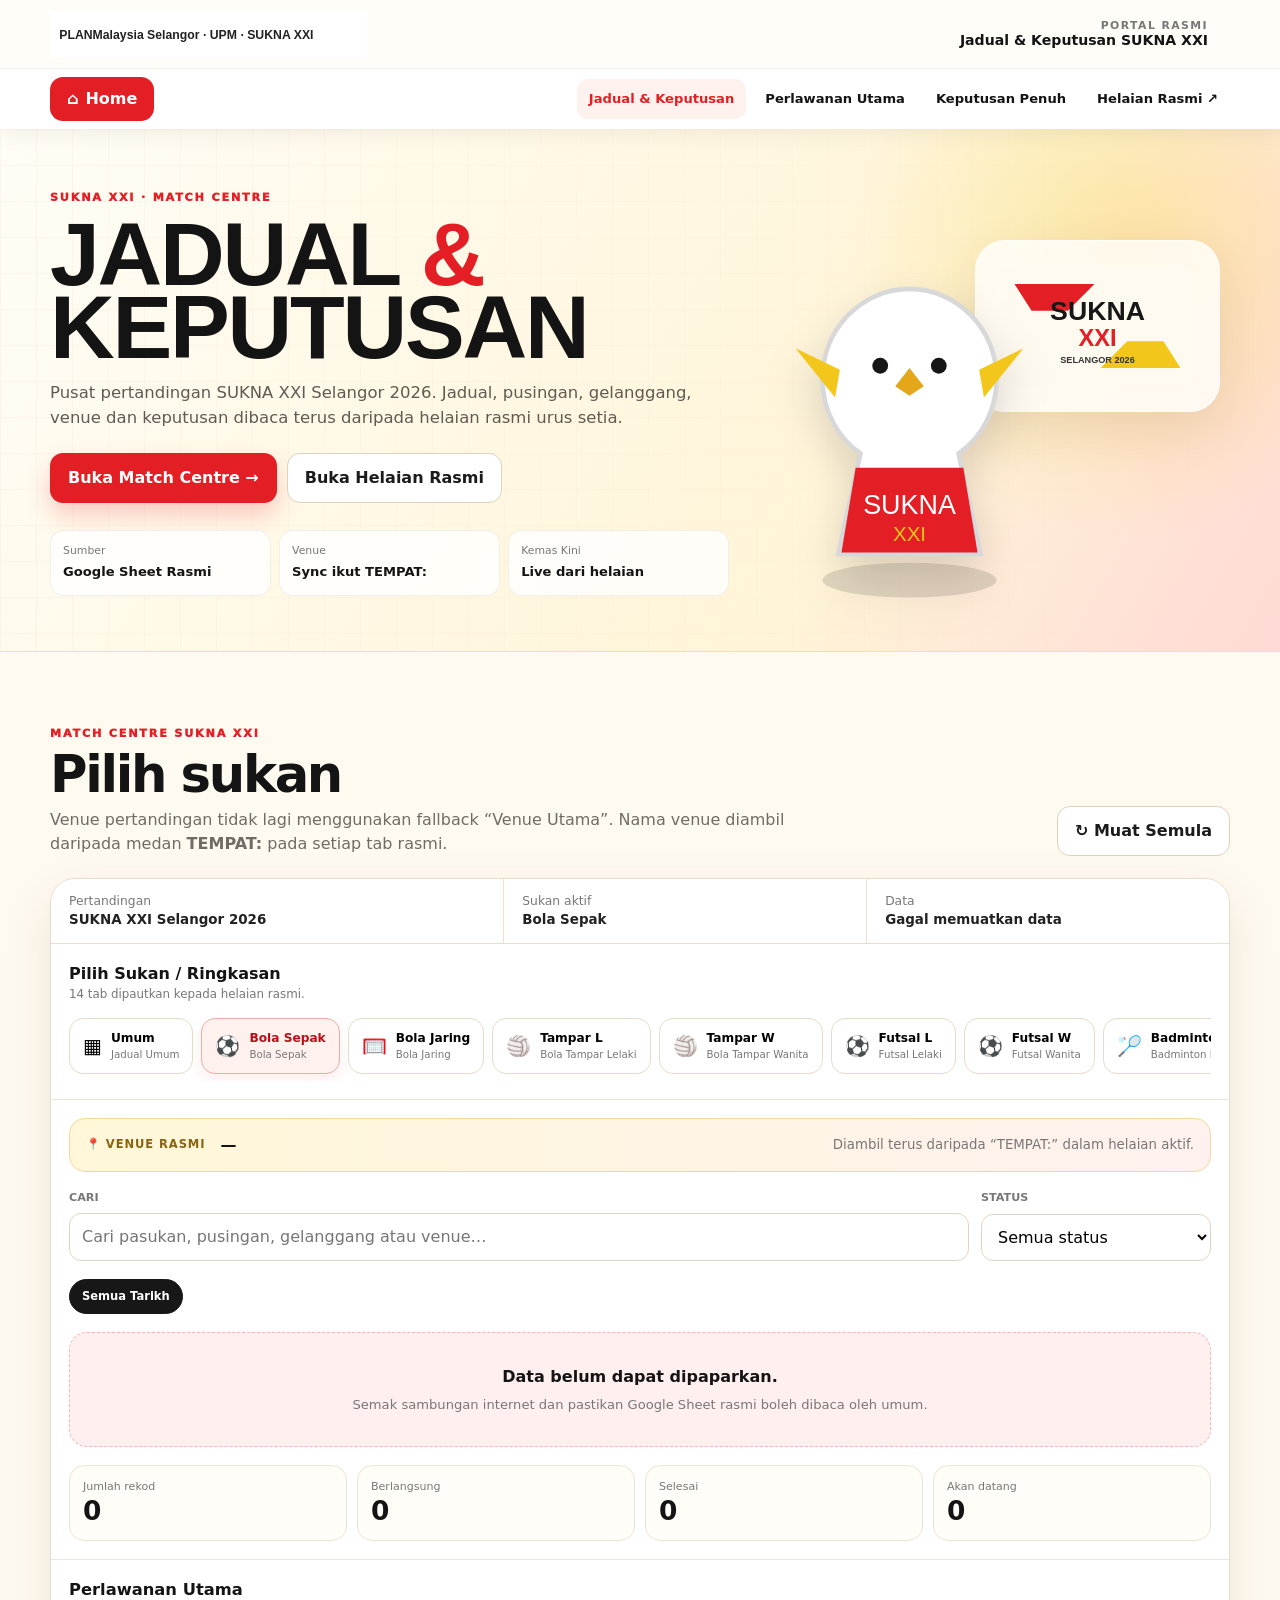
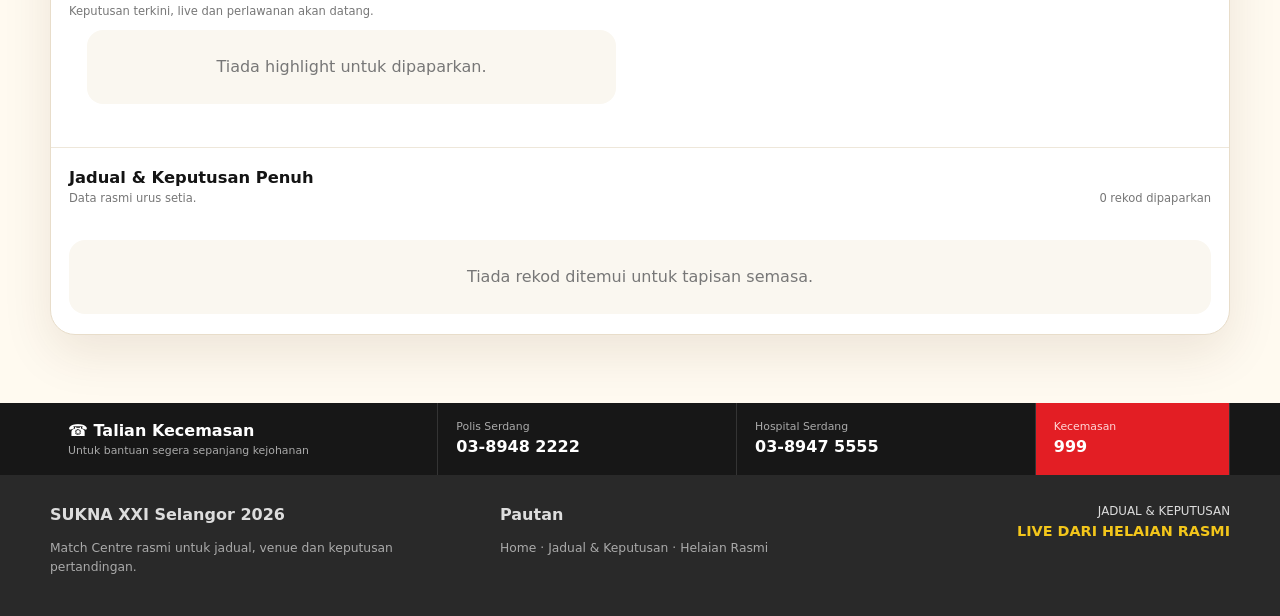
==== index.html @ ad5f2f07 "Add files via upload" ====
<!doctype html>
<html lang="ms">
<head>
  <meta charset="utf-8" />
  <meta name="viewport" content="width=device-width, initial-scale=1, viewport-fit=cover" />
  <meta name="theme-color" content="#e31e24" />
  <meta name="description" content="Match Centre rasmi Jadual & Keputusan SUKNA XXI Selangor 2026." />
  <title>Jadual & Keputusan | SUKNA XXI Selangor 2026</title>
  <link rel="manifest" href="manifest.webmanifest?v=20260915-venuefix1" />
  <link rel="icon" href="assets/sukna-mark.svg" type="image/svg+xml" />
  <link rel="stylesheet" href="css/style.css?v=20260915-venuefix1" />
</head>
<body>
  <a class="skip-link" href="#main">Langkau ke kandungan</a>

  <header class="site-header" id="top">
    <div class="brandbar">
      <div class="container brandbar-inner">
        <img
          class="partner-strip"
          src="https://sukna21.github.io/Portal-Main/assets/partners-strip.webp"
          onerror="this.onerror=null;this.src='assets/partners-fallback.svg'"
          alt="Rakan strategik SUKNA XXI" />
        <div class="brandbar-title">
          <span>PORTAL RASMI</span>
          <b>Jadual & Keputusan SUKNA XXI</b>
        </div>
        <button class="icon-btn" id="installBtn" hidden>Pasang</button>
      </div>
    </div>

    <nav class="main-nav" aria-label="Navigasi utama">
      <div class="container nav-inner">
        <a class="home-pill" href="#top">⌂ <span>Home</span></a>
        <button class="menu-btn" id="menuBtn" aria-expanded="false" aria-controls="mainNav">☰</button>
        <div class="nav-links" id="mainNav">
          <a class="active" href="#sheetBoard">Jadual &amp; Keputusan</a>
          <a href="#featuredMatchGrid">Perlawanan Utama</a>
          <a href="#resultsCardWall">Keputusan Penuh</a>
          <a href="https://docs.google.com/spreadsheets/u/0/d/1qiRF16JhUlDBV9ZvoO6YhA5JnCbjqFcs/htmlview" target="_blank" rel="noopener">Helaian Rasmi ↗</a>
        </div>
      </div>
    </nav>
  </header>

  <main id="main">
    <section class="results-hero">
      <div class="hero-grid"></div>
      <div class="container hero-layout">
        <div class="hero-copy">
          <span class="portal-label">SUKNA XXI · MATCH CENTRE</span>
          <h1>Jadual <span>&</span><br>Keputusan</h1>
          <p>Pusat pertandingan SUKNA XXI Selangor 2026. Jadual, pusingan, gelanggang, venue dan keputusan dibaca terus daripada helaian rasmi urus setia.</p>
          <div class="hero-actions">
            <a class="btn primary" href="#sheetBoard">Buka Match Centre →</a>
            <a class="btn outline" href="https://docs.google.com/spreadsheets/u/0/d/1qiRF16JhUlDBV9ZvoO6YhA5JnCbjqFcs/htmlview" target="_blank" rel="noopener">Buka Helaian Rasmi</a>
          </div>
          <div class="hero-stats">
            <article><small>Sumber</small><b>Google Sheet Rasmi</b></article>
            <article><small>Venue</small><b>Sync ikut TEMPAT:</b></article>
            <article><small>Kemas Kini</small><b>Live dari helaian</b></article>
          </div>
        </div>

        <div class="hero-art">
          <div class="logo-card">
            <img
              class="sukna-logo"
              src="https://sukna21.github.io/Portal-Main/assets/sukna-logo.webp"
              onerror="this.onerror=null;this.src='assets/sukna-mark.svg'"
              alt="Logo SUKNA XXI" />
          </div>
          <img
            class="mascot"
            src="https://sukna21.github.io/Portal-Main/assets/mascot.webp"
            onerror="this.onerror=null;this.src='assets/mascot-fallback.svg'"
            alt="Maskot SUKNA XXI" />
        </div>
      </div>
    </section>

    <section class="section" id="sheetBoard">
      <div class="container">
        <div class="section-head">
          <div>
            <span class="kicker">MATCH CENTRE SUKNA XXI</span>
            <h2>Pilih sukan</h2>
            <p>Venue pertandingan tidak lagi menggunakan fallback “Venue Utama”. Nama venue diambil daripada medan <b>TEMPAT:</b> pada setiap tab rasmi.</p>
          </div>
          <button class="btn outline" id="reloadSheetBtn" type="button">↻ Muat Semula</button>
        </div>

        <div class="board">
          <div class="board-topline">
            <div class="info-pill">Pertandingan <b>SUKNA XXI Selangor 2026</b></div>
            <div class="info-pill">Sukan aktif <b id="activeSheetName">Memuatkan…</b></div>
            <div class="info-pill">Data <b id="sheetLastUpdate">Menunggu…</b></div>
          </div>

          <div class="sheet-tabs-wrap">
            <div class="tabs-heading">
              <div><b>Pilih Sukan / Ringkasan</b><span id="sheetTabsInfo">Memuatkan tab pertandingan…</span></div>
            </div>
            <div class="sheet-tabs" id="sheetTabs"></div>
          </div>

          <div class="active-venue-banner" id="activeVenueBanner" hidden>
            <span>📍 Venue rasmi</span>
            <b id="activeVenueName">—</b>
            <small>Diambil terus daripada “TEMPAT:” dalam helaian aktif.</small>
          </div>

          <div class="filters">
            <label class="search-field">
              <span>Cari</span>
              <input type="search" id="resultsSearch" placeholder="Cari pasukan, pusingan, gelanggang atau venue…" />
            </label>
            <label>
              <span>Status</span>
              <select id="statusFilter">
                <option value="">Semua status</option>
                <option value="live">Sedang berlangsung</option>
                <option value="done">Selesai</option>
                <option value="upcoming">Akan datang</option>
              </select>
            </label>
          </div>

          <div class="date-chips" id="dateChipBar"></div>

          <div class="loading-panel" id="sheetLoadingPanel">
            <div class="spinner"></div>
            <b>Memuatkan jadual & keputusan…</b>
            <p>Membaca helaian rasmi dan menyusun data pertandingan.</p>
          </div>

          <div class="error-panel" id="sheetErrorPanel" hidden>
            <b>Data belum dapat dipaparkan.</b>
            <p>Semak sambungan internet dan pastikan Google Sheet rasmi boleh dibaca oleh umum.</p>
          </div>

          <div class="mini-stats" id="resultsMiniStats">
            <article><small>Jumlah rekod</small><b>0</b></article>
            <article><small>Berlangsung</small><b>0</b></article>
            <article><small>Selesai</small><b>0</b></article>
            <article><small>Akan datang</small><b>0</b></article>
          </div>

          <div class="block-head">
            <div><b>Perlawanan Utama</b><span>Keputusan terkini, live dan perlawanan akan datang.</span></div>
          </div>
          <div class="featured-grid" id="featuredMatchGrid"></div>

          <div class="block-head list-head">
            <div><b>Jadual & Keputusan Penuh</b><span id="sourceInfo">Data rasmi urus setia.</span></div>
            <small id="resultsCountInfo">0 rekod</small>
          </div>
          <div class="result-wall" id="resultsCardWall"></div>
          <div class="empty-state" id="resultsEmptyState" hidden>Tiada rekod ditemui untuk tapisan semasa.</div>
        </div>
      </div>
    </section>
  </main>

  <footer>
    <div class="emergency">
      <div class="container emergency-inner">
        <div><b>☎ Talian Kecemasan</b><small>Untuk bantuan segera sepanjang kejohanan</small></div>
        <a href="tel:03-89482222"><span>Polis Serdang</span><b>03-8948 2222</b></a>
        <a href="tel:03-89475555"><span>Hospital Serdang</span><b>03-8947 5555</b></a>
        <a class="call-999" href="tel:999"><span>Kecemasan</span><b>999</b></a>
      </div>
    </div>
    <div class="footer-main">
      <div class="container footer-grid">
        <div><b>SUKNA XXI Selangor 2026</b><p>Match Centre rasmi untuk jadual, venue dan keputusan pertandingan.</p></div>
        <div><b>Pautan</b><p><a href="#top">Home</a> · <a href="#sheetBoard">Jadual &amp; Keputusan</a> · <a href="https://docs.google.com/spreadsheets/u/0/d/1qiRF16JhUlDBV9ZvoO6YhA5JnCbjqFcs/htmlview" target="_blank" rel="noopener">Helaian Rasmi</a></p></div>
        <div class="footer-tag">JADUAL & KEPUTUSAN<br><b>LIVE DARI HELAIAN RASMI</b></div>
      </div>
    </div>
  </footer>

  <script src="js/config.js?v=20260915-venuefix1"></script>
  <script src="js/results.js?v=20260915-venuefix1"></script>
</body>
</html>
---- css/style.css ----
:root{
  --red:#e31e24;--red-dark:#b70e18;--yellow:#f3c61b;--ink:#141414;--muted:#6f6b65;
  --paper:#fffaf0;--card:#fff;--line:#eadfca;--soft:#f7f2e8;--green:#16794a;--blue:#1557a3;
  --shadow:0 18px 50px rgba(75,42,0,.10);--shadow-soft:0 8px 28px rgba(75,42,0,.07);
}
*{box-sizing:border-box} html{scroll-behavior:smooth}
body{margin:0;font-family:Inter,ui-sans-serif,system-ui,-apple-system,BlinkMacSystemFont,"Segoe UI",sans-serif;color:var(--ink);background:var(--paper);line-height:1.5}
a{color:inherit;text-decoration:none} img{display:block;max-width:100%} button,input,select{font:inherit}
.container{width:min(1180px,calc(100% - 36px));margin-inline:auto}
.skip-link{position:absolute;left:-9999px;background:#000;color:#fff;padding:10px 14px;z-index:999}.skip-link:focus{left:10px;top:10px}

.site-header{position:sticky;top:0;z-index:60;background:rgba(255,253,247,.94);backdrop-filter:blur(18px);box-shadow:0 5px 22px rgba(0,0,0,.06)}
.brandbar{border-bottom:1px solid rgba(0,0,0,.05)}
.brandbar-inner{min-height:68px;display:grid;grid-template-columns:1fr auto auto;align-items:center;gap:22px}
.partner-strip{height:46px;width:auto;object-fit:contain}.brandbar-title{text-align:right;display:grid;line-height:1.16}.brandbar-title span{font-size:.68rem;letter-spacing:.13em;color:#777;font-weight:900}.brandbar-title b{font-size:.88rem}.icon-btn{border:1px solid var(--line);background:#fff;border-radius:999px;padding:9px 12px;font-weight:850;cursor:pointer}
.main-nav{background:#fff}.nav-inner{min-height:60px;display:flex;align-items:center;gap:16px}.home-pill{background:var(--red);color:#fff;border-radius:13px;padding:10px 17px;font-weight:900;display:flex;gap:7px;align-items:center}.nav-links{display:flex;gap:7px;align-items:center;flex:1;justify-content:flex-end}.nav-links a{font-size:.82rem;font-weight:850;padding:10px 12px;border-radius:11px}.nav-links a:hover,.nav-links a.active{background:#fff1ee;color:var(--red)}.menu-btn{display:none;margin-left:auto;border:0;background:#fff;font-size:1.5rem}

.results-hero{position:relative;overflow:hidden;background:linear-gradient(120deg,#fffdf6 0,#fff4d7 68%,#ffd9d6 100%);border-bottom:1px solid #f1dfbc}
.results-hero:before{content:"";position:absolute;right:-160px;top:-180px;width:620px;height:620px;border-radius:50%;background:radial-gradient(circle,var(--yellow),transparent 64%);opacity:.27}
.hero-grid{position:absolute;inset:0;background-image:linear-gradient(rgba(227,30,36,.035) 1px,transparent 1px),linear-gradient(90deg,rgba(227,30,36,.035) 1px,transparent 1px);background-size:36px 36px;mask-image:linear-gradient(90deg,#000,transparent)}
.hero-layout{position:relative;z-index:2;min-height:455px;display:grid;grid-template-columns:1.2fr .8fr;align-items:center;gap:48px;padding:55px 0}
.portal-label,.kicker{font-size:.7rem;letter-spacing:.16em;text-transform:uppercase;font-weight:950;color:var(--red)}
.hero-copy h1{margin:10px 0 16px;font-family:Impact,"Arial Black",sans-serif;font-size:clamp(4rem,7vw,7rem);line-height:.82;letter-spacing:-.025em;text-transform:uppercase}.hero-copy h1 span{color:var(--red)}.hero-copy p{max-width:690px;color:#5f5a53;font-size:1.03rem}
.hero-actions{display:flex;gap:10px;flex-wrap:wrap;margin-top:22px}.btn{border:1px solid transparent;border-radius:13px;padding:12px 17px;display:inline-flex;align-items:center;justify-content:center;gap:8px;font-weight:900;cursor:pointer;transition:.2s}.btn:hover{transform:translateY(-2px)}.btn.primary{background:var(--red);color:#fff;box-shadow:0 12px 25px rgba(227,30,36,.22)}.btn.outline{background:#fff;border-color:#ddd2bc;color:#1b1b1b}.btn.outline:hover{border-color:var(--red);color:var(--red)}
.hero-stats{display:grid;grid-template-columns:repeat(3,1fr);gap:8px;margin-top:27px}.hero-stats article{background:rgba(255,255,255,.8);border:1px solid rgba(0,0,0,.06);border-radius:14px;padding:12px}.hero-stats small{display:block;color:#777;font-size:.68rem}.hero-stats b{font-size:.82rem}
.hero-art{position:relative;min-height:340px}.logo-card{position:absolute;right:10px;top:20px;width:245px;padding:24px;background:rgba(255,255,255,.78);backdrop-filter:blur(12px);border:1px solid rgba(255,255,255,.8);border-radius:30px;box-shadow:var(--shadow)}.sukna-logo{width:100%;max-height:170px;object-fit:contain}.mascot{position:absolute;left:-10px;bottom:-55px;width:285px;max-height:380px;object-fit:contain;filter:drop-shadow(0 18px 22px rgba(0,0,0,.14))}

.section{padding:68px 0}.section-head{display:flex;align-items:end;justify-content:space-between;gap:20px;margin-bottom:22px}.section-head h2{font-size:clamp(2.1rem,4vw,3.45rem);line-height:.95;letter-spacing:-.045em;margin:6px 0 9px}.section-head p{margin:0;color:var(--muted);max-width:760px}
.board{background:#fff;border:1px solid #e8ddca;border-radius:25px;box-shadow:var(--shadow);overflow:hidden}
.board-topline{display:grid;grid-template-columns:1.25fr 1fr 1fr;gap:1px;background:#eee3d0;border-bottom:1px solid #eadfca}.info-pill{background:#fff;padding:13px 18px;font-size:.77rem;color:#777;display:grid}.info-pill b{color:#222;font-size:.84rem}
.sheet-tabs-wrap{padding:18px;border-bottom:1px solid #eee6d7}.tabs-heading{display:flex;justify-content:space-between;margin-bottom:12px}.tabs-heading div{display:grid}.tabs-heading span{font-size:.74rem;color:#777}
.sheet-tabs{display:flex;gap:8px;overflow:auto;padding:2px 0 7px;scrollbar-width:thin}.sheet-tab{flex:0 0 auto;border:1px solid #e7dcc8;background:#fff;border-radius:14px;padding:10px 13px;cursor:pointer;display:flex;align-items:center;gap:9px;text-align:left}.sheet-tab:hover{border-color:#efaba7}.sheet-tab.active{background:#fff1ee;border-color:#efaaa5;color:#b91018;box-shadow:0 7px 17px rgba(227,30,36,.08)}.sheet-tab .icon{font-size:1.25rem}.sheet-tab span:last-child{display:grid}.sheet-tab b{font-size:.76rem}.sheet-tab small{font-size:.64rem;color:#777}
.active-venue-banner{margin:18px 18px 0;padding:14px 16px;border-radius:16px;background:linear-gradient(90deg,#fff7d8,#fff1ee);border:1px solid #f1d99b;display:grid;grid-template-columns:auto 1fr auto;gap:10px 15px;align-items:center}.active-venue-banner>span{font-size:.72rem;text-transform:uppercase;letter-spacing:.08em;font-weight:900;color:#8a6310}.active-venue-banner b{font-size:1rem}.active-venue-banner small{color:#777;text-align:right}
.filters{display:grid;grid-template-columns:1fr 230px;gap:12px;padding:18px}.filters label{display:grid;gap:6px}.filters label>span{font-size:.7rem;font-weight:850;text-transform:uppercase;color:#777}.filters input,.filters select{width:100%;border:1px solid #dfd5c4;background:#fff;border-radius:12px;padding:11px 12px;outline:none}.filters input:focus,.filters select:focus{border-color:var(--red);box-shadow:0 0 0 3px rgba(227,30,36,.08)}
.date-chips{display:flex;gap:7px;overflow:auto;padding:0 18px 18px}.date-chip{border:1px solid #dfd4c2;background:#fff;border-radius:999px;padding:8px 12px;font-weight:800;font-size:.72rem;cursor:pointer;white-space:nowrap}.date-chip.active{background:#171717;color:#fff;border-color:#171717}
.loading-panel,.error-panel{margin:0 18px 18px;padding:32px;text-align:center;border-radius:18px;background:#faf7f0;border:1px dashed #dfd3bd}.loading-panel p,.error-panel p{margin:6px 0 0;color:#777;font-size:.82rem}.spinner{width:28px;height:28px;border:3px solid #eee;border-top-color:var(--red);border-radius:50%;animation:spin .8s linear infinite;margin:0 auto 10px}@keyframes spin{to{transform:rotate(360deg)}}.error-panel{background:#fff0ef;border-color:#f0b8b4}
.mini-stats{display:grid;grid-template-columns:repeat(4,1fr);gap:10px;padding:0 18px 18px}.mini-stats article{border:1px solid #eee4d3;border-radius:15px;padding:13px;background:#fffdf8}.mini-stats small{display:block;color:#777;font-size:.69rem}.mini-stats b{font-size:1.65rem;line-height:1.1}
.block-head{display:flex;justify-content:space-between;align-items:end;padding:18px 18px 10px;border-top:1px solid #eee7da}.block-head div{display:grid}.block-head b{font-size:1.02rem}.block-head span,.block-head small{color:#777;font-size:.72rem}.list-head{margin-top:5px}
.featured-grid{display:grid;grid-template-columns:repeat(2,1fr);gap:12px;padding:0 18px 18px}.featured-card,.result-card{border:1px solid #e8dece;background:#fff;border-radius:18px;overflow:hidden;box-shadow:0 8px 24px rgba(75,42,0,.04)}.featured-card{padding:16px}.card-topline{display:flex;align-items:center;justify-content:space-between;gap:10px}.card-topline small{font-size:.68rem;color:#777}.status{display:inline-flex;border-radius:999px;padding:5px 9px;font-size:.64rem;font-weight:900}.status.upcoming{background:#fff3cf;color:#745800}.status.live{background:#e9f8ef;color:var(--green)}.status.done{background:#edf2f8;color:#486079}
.featured-card h3,.result-card h3{margin:12px 0 10px;font-size:1.04rem}.versus{display:grid;grid-template-columns:1fr auto 1fr;align-items:center;gap:10px;padding:13px;background:#faf7f1;border-radius:14px;text-align:center}.versus b{font-size:.85rem}.score{background:#171717;color:#fff;border-radius:10px;padding:8px 11px;font-weight:950;min-width:55px}
.match-meta{display:flex;justify-content:space-between;gap:10px;margin-top:11px;color:#666;font-size:.71rem;flex-wrap:wrap}.venue-link{display:flex;align-items:center;gap:6px;margin-top:9px;font-size:.76rem;font-weight:850;color:var(--red)}.court-line{font-size:.69rem;color:#777;margin-top:5px}
.result-wall{display:grid;grid-template-columns:repeat(2,1fr);gap:12px;padding:0 18px 22px}.result-head{display:flex;justify-content:space-between;gap:10px;padding:15px 15px 0}.result-head small{color:#777;font-size:.65rem}.result-main{padding:0 15px}.result-info{padding:12px 15px 15px;border-top:1px solid #eee7dc;display:grid;gap:7px;font-size:.74rem}.result-info a{color:var(--red);font-weight:850}.stage-pill{display:inline-flex;background:#f6f1e7;border-radius:999px;padding:5px 8px;font-size:.64rem;font-weight:850;margin-bottom:9px}.empty-state{margin:0 18px 20px;padding:25px;text-align:center;background:#faf7f0;border-radius:16px;color:#777}

.emergency{background:#171717;color:#fff}.emergency-inner{display:grid;grid-template-columns:1.3fr 1fr 1fr .65fr;align-items:center}.emergency-inner>div,.emergency-inner>a{padding:16px 18px;border-right:1px solid #343434;display:grid}.emergency-inner small,.emergency-inner span{font-size:.68rem;color:#aaa}.call-999{background:var(--red)}.call-999 span{color:#ffd7d7}.footer-main{background:#292929;color:#ddd}.footer-grid{display:grid;grid-template-columns:1.2fr 1fr 1fr;gap:30px;padding:28px 0}.footer-grid p{color:#aaa;font-size:.77rem}.footer-tag{text-align:right;font-size:.74rem}.footer-tag b{color:var(--yellow);font-size:.9rem}

@media(max-width:900px){
  .brandbar-inner{grid-template-columns:1fr auto}.partner-strip{height:38px}.brandbar-title{display:none}
  .menu-btn{display:block}.nav-links{display:none;position:absolute;left:18px;right:18px;top:124px;background:#fff;padding:10px;border:1px solid #eadfca;border-radius:16px;box-shadow:var(--shadow);flex-direction:column;align-items:stretch}.nav-links.open{display:flex}.nav-links a{padding:11px 13px}
  .hero-layout{grid-template-columns:1fr;padding-bottom:20px}.hero-art{min-height:290px}.logo-card{right:0;width:220px}.mascot{width:230px;left:8%}.hero-stats{grid-template-columns:1fr}
  .section-head{align-items:start;flex-direction:column}.board-topline{grid-template-columns:1fr}.active-venue-banner{grid-template-columns:1fr}.active-venue-banner small{text-align:left}.filters{grid-template-columns:1fr}.featured-grid,.result-wall{grid-template-columns:1fr}.mini-stats{grid-template-columns:repeat(2,1fr)}
  .emergency-inner{grid-template-columns:1fr 1fr}.footer-grid{grid-template-columns:1fr}.footer-tag{text-align:left}
}
@media(max-width:560px){
  .container{width:min(100% - 24px,1180px)}.partner-strip{max-width:190px;height:34px}.home-pill span{display:none}
  .hero-layout{min-height:auto;padding-top:38px}.hero-copy h1{font-size:4rem}.hero-art{min-height:250px}.logo-card{width:180px;padding:18px}.mascot{width:190px}
  .hero-actions{display:grid}.mini-stats{grid-template-columns:1fr 1fr}.featured-grid,.result-wall{padding-left:12px;padding-right:12px}.board{border-radius:18px}.sheet-tabs-wrap,.filters{padding-left:12px;padding-right:12px}.active-venue-banner{margin-left:12px;margin-right:12px}
  .emergency-inner{grid-template-columns:1fr}.emergency-inner>div,.emergency-inner>a{border-right:0;border-bottom:1px solid #343434}
}
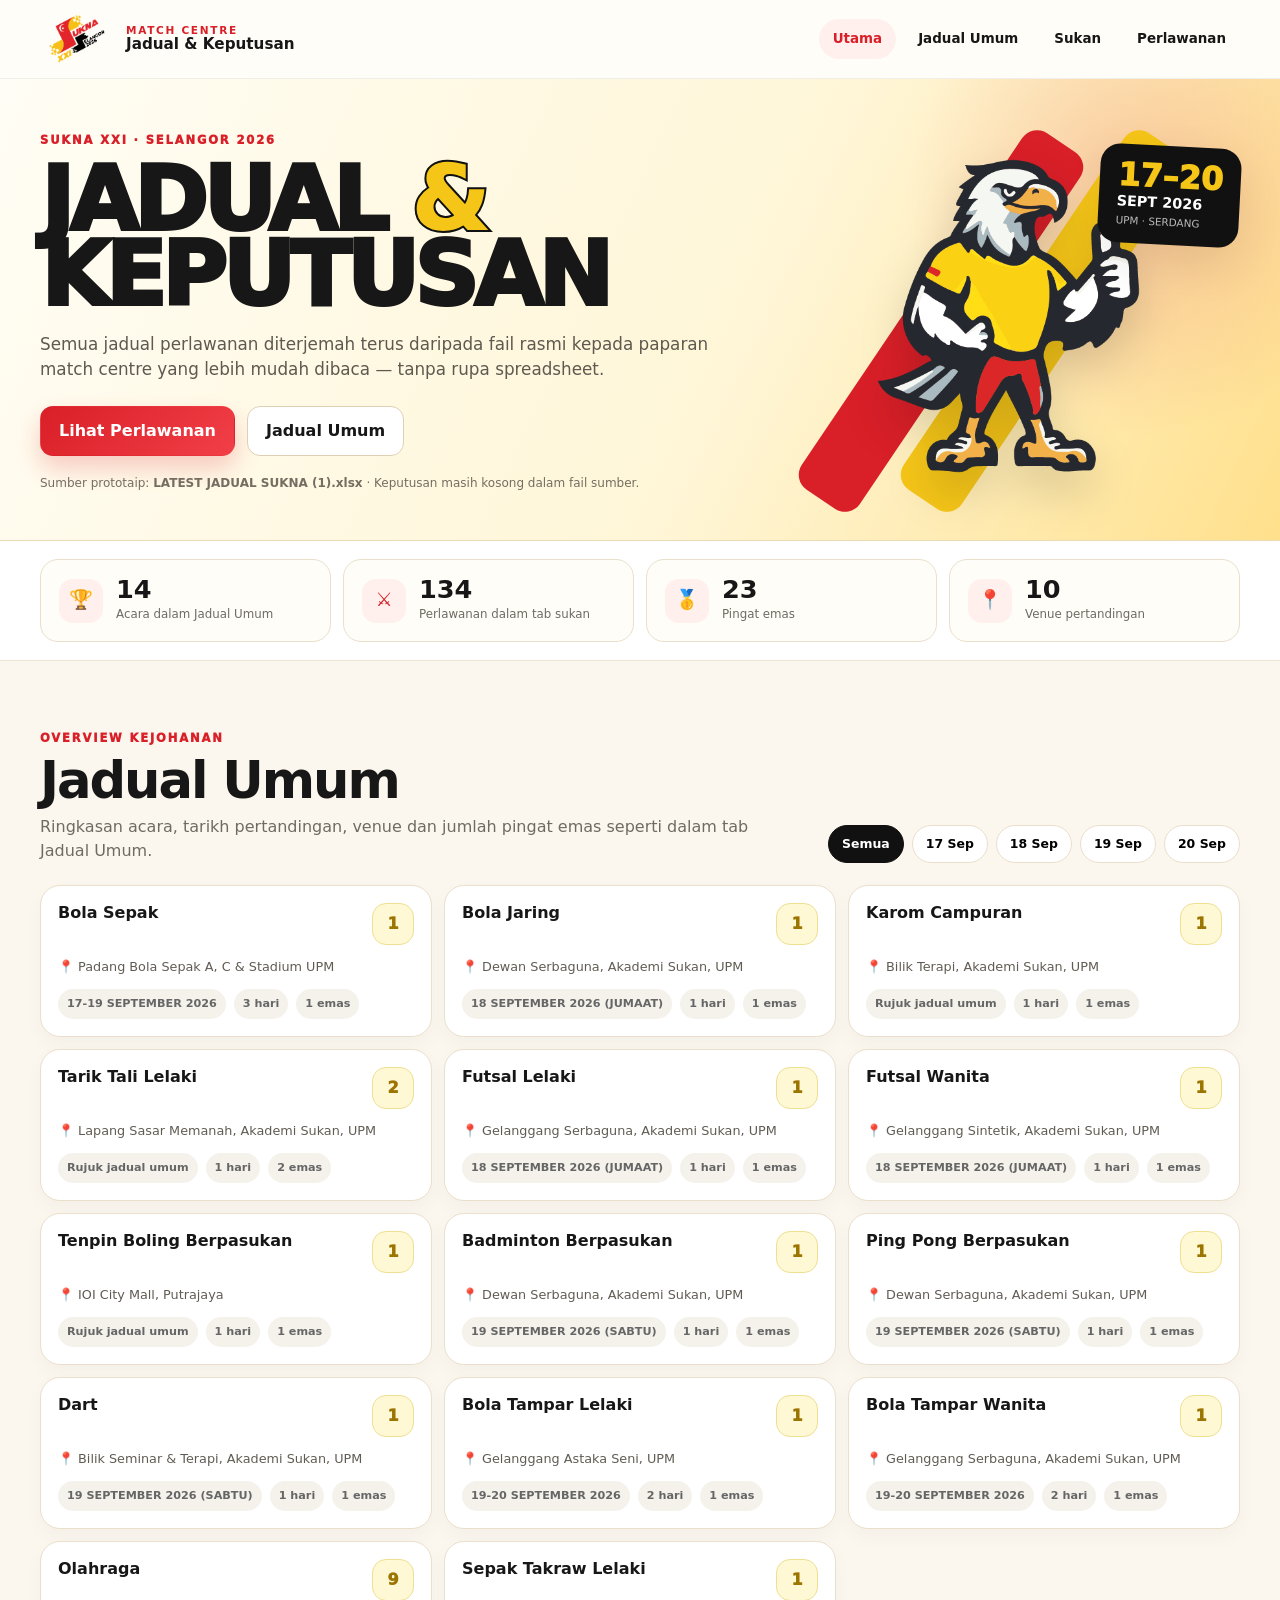
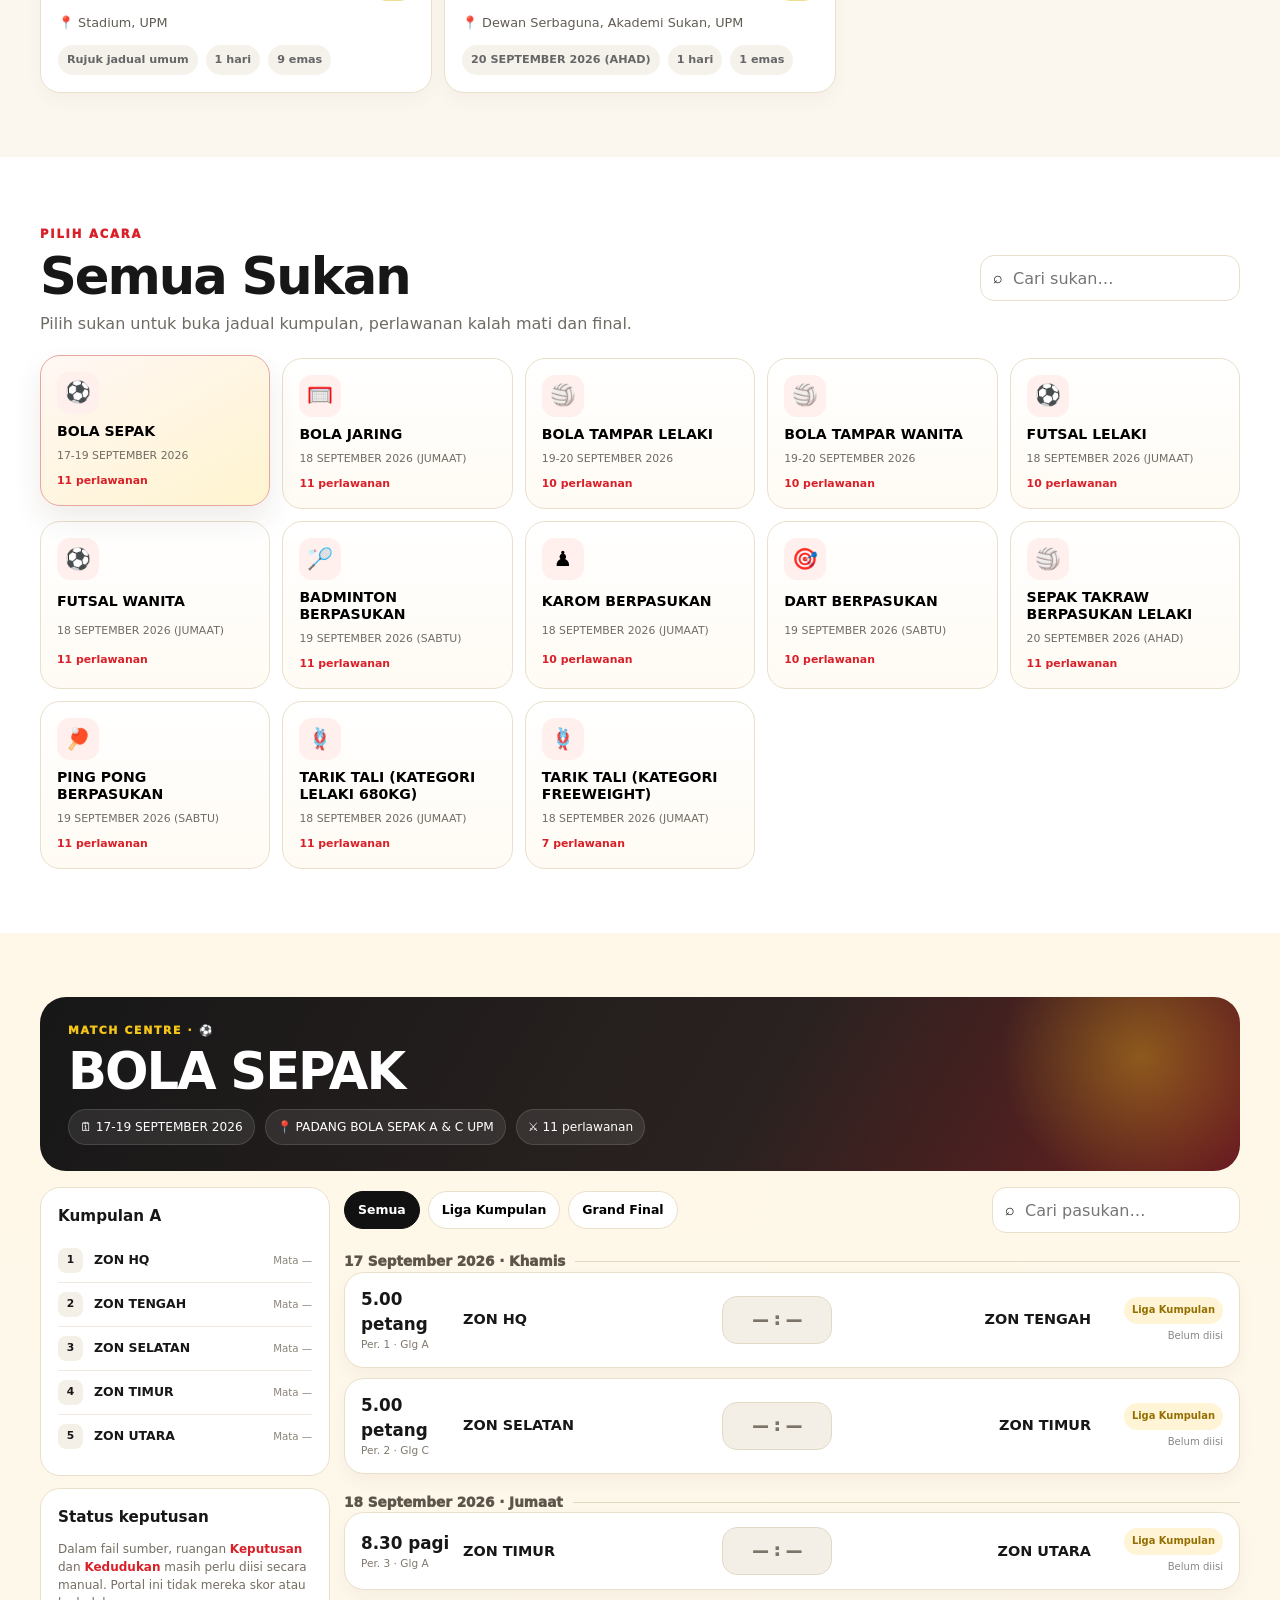
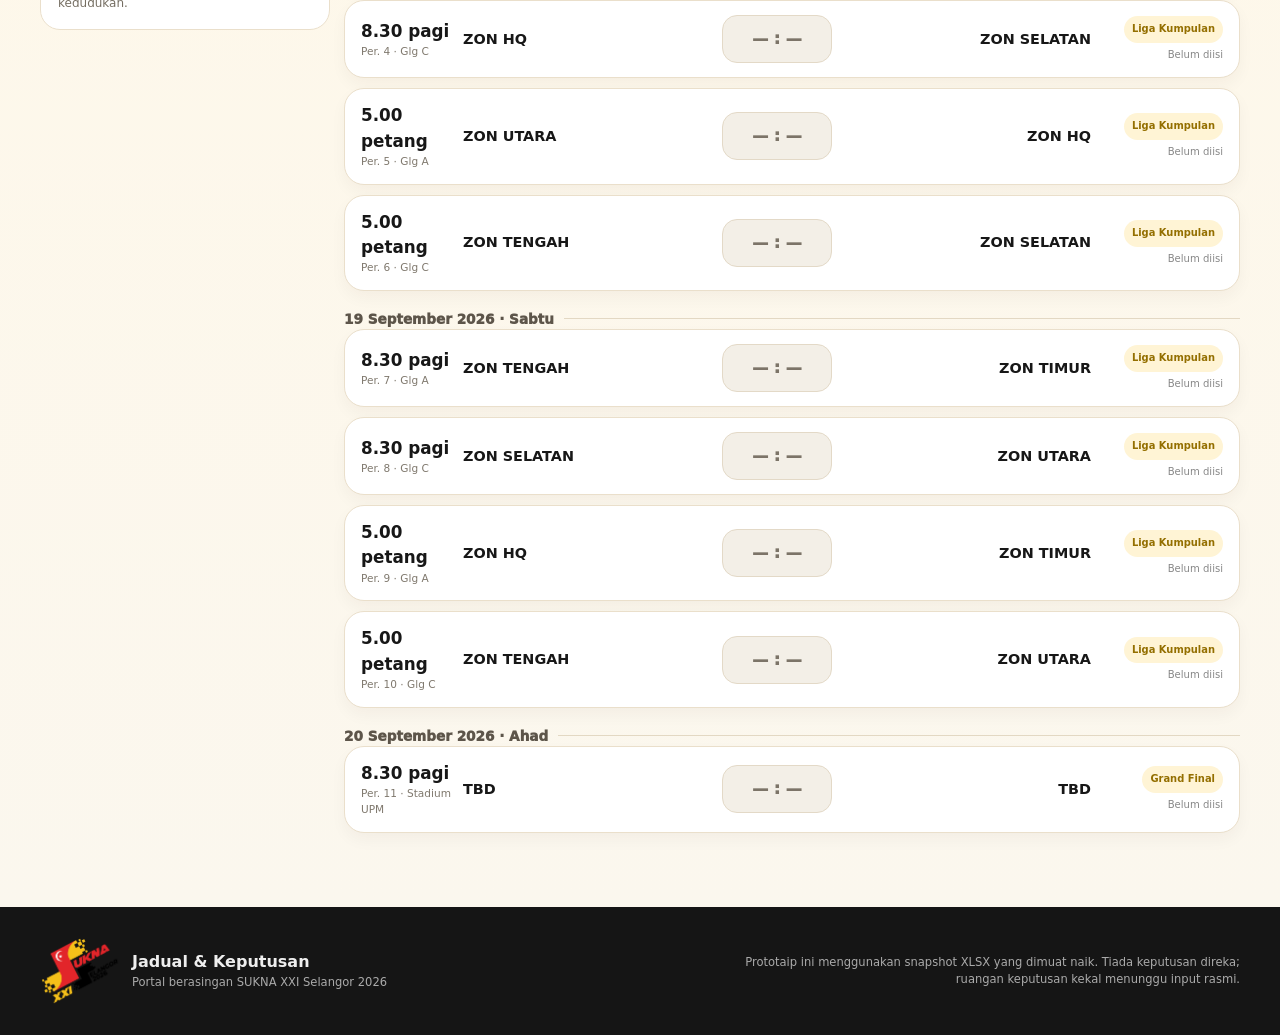
==== commit 6ee517f9: "Add files via upload" ====
--- a/index.html
+++ b/index.html
@@ -1,186 +1,105 @@
 <!doctype html>
 <html lang="ms">
 <head>
-  <meta charset="utf-8" />
-  <meta name="viewport" content="width=device-width, initial-scale=1, viewport-fit=cover" />
-  <meta name="theme-color" content="#e31e24" />
-  <meta name="description" content="Match Centre rasmi Jadual & Keputusan SUKNA XXI Selangor 2026." />
-  <title>Jadual & Keputusan | SUKNA XXI Selangor 2026</title>
-  <link rel="manifest" href="manifest.webmanifest?v=20260915-venuefix1" />
-  <link rel="icon" href="assets/sukna-mark.svg" type="image/svg+xml" />
-  <link rel="stylesheet" href="css/style.css?v=20260915-venuefix1" />
+  <meta charset="utf-8">
+  <meta name="viewport" content="width=device-width,initial-scale=1,viewport-fit=cover">
+  <meta name="theme-color" content="#c91922">
+  <title>SUKNA XXI | Jadual & Keputusan</title>
+  <meta name="description" content="Match Centre SUKNA XXI Selangor 2026 — jadual perlawanan dan keputusan berdasarkan jadual rasmi kejohanan.">
+  <link rel="icon" href="assets/mascot.webp" type="image/webp">
+  <link rel="stylesheet" href="css/style.css?v=1">
 </head>
 <body>
-  <a class="skip-link" href="#main">Langkau ke kandungan</a>
-
-  <header class="site-header" id="top">
-    <div class="brandbar">
-      <div class="container brandbar-inner">
-        <img
-          class="partner-strip"
-          src="https://sukna21.github.io/Portal-Main/assets/partners-strip.webp"
-          onerror="this.onerror=null;this.src='assets/partners-fallback.svg'"
-          alt="Rakan strategik SUKNA XXI" />
-        <div class="brandbar-title">
-          <span>PORTAL RASMI</span>
-          <b>Jadual & Keputusan SUKNA XXI</b>
-        </div>
-        <button class="icon-btn" id="installBtn" hidden>Pasang</button>
-      </div>
+  <header class="topbar">
+    <div class="shell topbar-inner">
+      <a href="#dashboard" class="brand">
+        <img src="assets/sukna-logo.webp" alt="SUKNA XXI Selangor 2026">
+        <div><small>MATCH CENTRE</small><b>Jadual & Keputusan</b></div>
+      </a>
+      <button class="menu-btn" id="menuBtn" aria-label="Menu">☰</button>
+      <nav id="mainNav">
+        <a href="#dashboard" class="active">Utama</a>
+        <a href="#jadual-umum">Jadual Umum</a>
+        <a href="#sukan">Sukan</a>
+        <a href="#match-centre">Perlawanan</a>
+      </nav>
     </div>
-
-    <nav class="main-nav" aria-label="Navigasi utama">
-      <div class="container nav-inner">
-        <a class="home-pill" href="#top">⌂ <span>Home</span></a>
-        <button class="menu-btn" id="menuBtn" aria-expanded="false" aria-controls="mainNav">☰</button>
-        <div class="nav-links" id="mainNav">
-          <a class="active" href="#sheetBoard">Jadual &amp; Keputusan</a>
-          <a href="#featuredMatchGrid">Perlawanan Utama</a>
-          <a href="#resultsCardWall">Keputusan Penuh</a>
-          <a href="https://docs.google.com/spreadsheets/u/0/d/1qiRF16JhUlDBV9ZvoO6YhA5JnCbjqFcs/htmlview" target="_blank" rel="noopener">Helaian Rasmi ↗</a>
-        </div>
-      </div>
-    </nav>
   </header>
 
-  <main id="main">
-    <section class="results-hero">
-      <div class="hero-grid"></div>
-      <div class="container hero-layout">
+  <main>
+    <section class="hero" id="dashboard">
+      <div class="shell hero-grid">
         <div class="hero-copy">
-          <span class="portal-label">SUKNA XXI · MATCH CENTRE</span>
-          <h1>Jadual <span>&</span><br>Keputusan</h1>
-          <p>Pusat pertandingan SUKNA XXI Selangor 2026. Jadual, pusingan, gelanggang, venue dan keputusan dibaca terus daripada helaian rasmi urus setia.</p>
+          <span class="eyebrow">SUKNA XXI · SELANGOR 2026</span>
+          <h1>Jadual <em>&</em><br>Keputusan</h1>
+          <p>Semua jadual perlawanan diterjemah terus daripada fail rasmi kepada paparan match centre yang lebih mudah dibaca — tanpa rupa spreadsheet.</p>
           <div class="hero-actions">
-            <a class="btn primary" href="#sheetBoard">Buka Match Centre →</a>
-            <a class="btn outline" href="https://docs.google.com/spreadsheets/u/0/d/1qiRF16JhUlDBV9ZvoO6YhA5JnCbjqFcs/htmlview" target="_blank" rel="noopener">Buka Helaian Rasmi</a>
+            <a class="btn primary" href="#match-centre">Lihat Perlawanan</a>
+            <a class="btn ghost" href="#jadual-umum">Jadual Umum</a>
           </div>
-          <div class="hero-stats">
-            <article><small>Sumber</small><b>Google Sheet Rasmi</b></article>
-            <article><small>Venue</small><b>Sync ikut TEMPAT:</b></article>
-            <article><small>Kemas Kini</small><b>Live dari helaian</b></article>
-          </div>
+          <div class="source-note">Sumber prototaip: <b>LATEST JADUAL SUKNA (1).xlsx</b> · Keputusan masih kosong dalam fail sumber.</div>
         </div>
-
         <div class="hero-art">
-          <div class="logo-card">
-            <img
-              class="sukna-logo"
-              src="https://sukna21.github.io/Portal-Main/assets/sukna-logo.webp"
-              onerror="this.onerror=null;this.src='assets/sukna-mark.svg'"
-              alt="Logo SUKNA XXI" />
-          </div>
-          <img
-            class="mascot"
-            src="https://sukna21.github.io/Portal-Main/assets/mascot.webp"
-            onerror="this.onerror=null;this.src='assets/mascot-fallback.svg'"
-            alt="Maskot SUKNA XXI" />
+          <div class="date-badge"><span>17–20</span><b>SEPT 2026</b><small>UPM · SERDANG</small></div>
+          <img src="assets/mascot.webp" alt="Maskot SUKNA XXI">
         </div>
       </div>
     </section>
 
-    <section class="section" id="sheetBoard">
-      <div class="container">
-        <div class="section-head">
-          <div>
-            <span class="kicker">MATCH CENTRE SUKNA XXI</span>
-            <h2>Pilih sukan</h2>
-            <p>Venue pertandingan tidak lagi menggunakan fallback “Venue Utama”. Nama venue diambil daripada medan <b>TEMPAT:</b> pada setiap tab rasmi.</p>
-          </div>
-          <button class="btn outline" id="reloadSheetBtn" type="button">↻ Muat Semula</button>
+    <section class="quick-stats">
+      <div class="shell stat-grid" id="summaryStats"></div>
+    </section>
+
+    <section class="section" id="jadual-umum">
+      <div class="shell">
+        <div class="section-title-row">
+          <div><span class="eyebrow">OVERVIEW KEJOHANAN</span><h2>Jadual Umum</h2><p>Ringkasan acara, tarikh pertandingan, venue dan jumlah pingat emas seperti dalam tab Jadual Umum.</p></div>
+          <div class="day-switcher" id="daySwitcher"></div>
+        </div>
+        <div class="general-grid" id="generalGrid"></div>
+      </div>
+    </section>
+
+    <section class="section sport-select-section" id="sukan">
+      <div class="shell">
+        <div class="section-title-row compact">
+          <div><span class="eyebrow">PILIH ACARA</span><h2>Semua Sukan</h2><p>Pilih sukan untuk buka jadual kumpulan, perlawanan kalah mati dan final.</p></div>
+          <label class="search"><span>⌕</span><input id="sportSearch" type="search" placeholder="Cari sukan…"></label>
+        </div>
+        <div class="sport-grid" id="sportGrid"></div>
+      </div>
+    </section>
+
+    <section class="section match-section" id="match-centre">
+      <div class="shell">
+        <div class="match-header">
+          <div class="sport-kicker" id="sportKicker">PILIH SUKAN</div>
+          <h2 id="sportTitle">Bola Sepak</h2>
+          <div class="sport-meta" id="sportMeta"></div>
         </div>
 
-        <div class="board">
-          <div class="board-topline">
-            <div class="info-pill">Pertandingan <b>SUKNA XXI Selangor 2026</b></div>
-            <div class="info-pill">Sukan aktif <b id="activeSheetName">Memuatkan…</b></div>
-            <div class="info-pill">Data <b id="sheetLastUpdate">Menunggu…</b></div>
+        <div class="match-layout">
+          <aside class="groups-panel" id="groupsPanel"></aside>
+          <div class="matches-panel">
+            <div class="filter-row">
+              <div class="round-tabs" id="roundTabs"></div>
+              <label class="search small"><span>⌕</span><input id="matchSearch" type="search" placeholder="Cari pasukan…"></label>
+            </div>
+            <div id="matchList"></div>
           </div>
-
-          <div class="sheet-tabs-wrap">
-            <div class="tabs-heading">
-              <div><b>Pilih Sukan / Ringkasan</b><span id="sheetTabsInfo">Memuatkan tab pertandingan…</span></div>
-            </div>
-            <div class="sheet-tabs" id="sheetTabs"></div>
-          </div>
-
-          <div class="active-venue-banner" id="activeVenueBanner" hidden>
-            <span>📍 Venue rasmi</span>
-            <b id="activeVenueName">—</b>
-            <small>Diambil terus daripada “TEMPAT:” dalam helaian aktif.</small>
-          </div>
-
-          <div class="filters">
-            <label class="search-field">
-              <span>Cari</span>
-              <input type="search" id="resultsSearch" placeholder="Cari pasukan, pusingan, gelanggang atau venue…" />
-            </label>
-            <label>
-              <span>Status</span>
-              <select id="statusFilter">
-                <option value="">Semua status</option>
-                <option value="live">Sedang berlangsung</option>
-                <option value="done">Selesai</option>
-                <option value="upcoming">Akan datang</option>
-              </select>
-            </label>
-          </div>
-
-          <div class="date-chips" id="dateChipBar"></div>
-
-          <div class="loading-panel" id="sheetLoadingPanel">
-            <div class="spinner"></div>
-            <b>Memuatkan jadual & keputusan…</b>
-            <p>Membaca helaian rasmi dan menyusun data pertandingan.</p>
-          </div>
-
-          <div class="error-panel" id="sheetErrorPanel" hidden>
-            <b>Data belum dapat dipaparkan.</b>
-            <p>Semak sambungan internet dan pastikan Google Sheet rasmi boleh dibaca oleh umum.</p>
-          </div>
-
-          <div class="mini-stats" id="resultsMiniStats">
-            <article><small>Jumlah rekod</small><b>0</b></article>
-            <article><small>Berlangsung</small><b>0</b></article>
-            <article><small>Selesai</small><b>0</b></article>
-            <article><small>Akan datang</small><b>0</b></article>
-          </div>
-
-          <div class="block-head">
-            <div><b>Perlawanan Utama</b><span>Keputusan terkini, live dan perlawanan akan datang.</span></div>
-          </div>
-          <div class="featured-grid" id="featuredMatchGrid"></div>
-
-          <div class="block-head list-head">
-            <div><b>Jadual & Keputusan Penuh</b><span id="sourceInfo">Data rasmi urus setia.</span></div>
-            <small id="resultsCountInfo">0 rekod</small>
-          </div>
-          <div class="result-wall" id="resultsCardWall"></div>
-          <div class="empty-state" id="resultsEmptyState" hidden>Tiada rekod ditemui untuk tapisan semasa.</div>
         </div>
       </div>
     </section>
   </main>
 
   <footer>
-    <div class="emergency">
-      <div class="container emergency-inner">
-        <div><b>☎ Talian Kecemasan</b><small>Untuk bantuan segera sepanjang kejohanan</small></div>
-        <a href="tel:03-89482222"><span>Polis Serdang</span><b>03-8948 2222</b></a>
-        <a href="tel:03-89475555"><span>Hospital Serdang</span><b>03-8947 5555</b></a>
-        <a class="call-999" href="tel:999"><span>Kecemasan</span><b>999</b></a>
-      </div>
-    </div>
-    <div class="footer-main">
-      <div class="container footer-grid">
-        <div><b>SUKNA XXI Selangor 2026</b><p>Match Centre rasmi untuk jadual, venue dan keputusan pertandingan.</p></div>
-        <div><b>Pautan</b><p><a href="#top">Home</a> · <a href="#sheetBoard">Jadual &amp; Keputusan</a> · <a href="https://docs.google.com/spreadsheets/u/0/d/1qiRF16JhUlDBV9ZvoO6YhA5JnCbjqFcs/htmlview" target="_blank" rel="noopener">Helaian Rasmi</a></p></div>
-        <div class="footer-tag">JADUAL & KEPUTUSAN<br><b>LIVE DARI HELAIAN RASMI</b></div>
-      </div>
+    <div class="shell footer-grid">
+      <div class="footer-brand"><img src="assets/sukna-logo.webp" alt="SUKNA XXI"><div><b>Jadual & Keputusan</b><small>Portal berasingan SUKNA XXI Selangor 2026</small></div></div>
+      <p>Prototaip ini menggunakan snapshot XLSX yang dimuat naik. Tiada keputusan direka; ruangan keputusan kekal menunggu input rasmi.</p>
     </div>
   </footer>
 
-  <script src="js/config.js?v=20260915-venuefix1"></script>
-  <script src="js/results.js?v=20260915-venuefix1"></script>
+  <script src="js/data.js?v=1"></script>
+  <script src="js/app.js?v=1"></script>
 </body>
 </html>
--- a/css/style.css
+++ b/css/style.css
@@ -1,58 +1,14 @@
 :root{
-  --red:#e31e24;--red-dark:#b70e18;--yellow:#f3c61b;--ink:#141414;--muted:#6f6b65;
-  --paper:#fffaf0;--card:#fff;--line:#eadfca;--soft:#f7f2e8;--green:#16794a;--blue:#1557a3;
-  --shadow:0 18px 50px rgba(75,42,0,.10);--shadow-soft:0 8px 28px rgba(75,42,0,.07);
+  --red:#d91f28;--red2:#a90f17;--yellow:#f5c518;--navy:#111827;--ink:#171717;--muted:#6f6b63;
+  --cream:#fbf7ee;--paper:#fffdf8;--line:#eadfcb;--green:#14854a;--blue:#2767c9;--shadow:0 18px 46px rgba(45,29,6,.10)
 }
-*{box-sizing:border-box} html{scroll-behavior:smooth}
-body{margin:0;font-family:Inter,ui-sans-serif,system-ui,-apple-system,BlinkMacSystemFont,"Segoe UI",sans-serif;color:var(--ink);background:var(--paper);line-height:1.5}
-a{color:inherit;text-decoration:none} img{display:block;max-width:100%} button,input,select{font:inherit}
-.container{width:min(1180px,calc(100% - 36px));margin-inline:auto}
-.skip-link{position:absolute;left:-9999px;background:#000;color:#fff;padding:10px 14px;z-index:999}.skip-link:focus{left:10px;top:10px}
-
-.site-header{position:sticky;top:0;z-index:60;background:rgba(255,253,247,.94);backdrop-filter:blur(18px);box-shadow:0 5px 22px rgba(0,0,0,.06)}
-.brandbar{border-bottom:1px solid rgba(0,0,0,.05)}
-.brandbar-inner{min-height:68px;display:grid;grid-template-columns:1fr auto auto;align-items:center;gap:22px}
-.partner-strip{height:46px;width:auto;object-fit:contain}.brandbar-title{text-align:right;display:grid;line-height:1.16}.brandbar-title span{font-size:.68rem;letter-spacing:.13em;color:#777;font-weight:900}.brandbar-title b{font-size:.88rem}.icon-btn{border:1px solid var(--line);background:#fff;border-radius:999px;padding:9px 12px;font-weight:850;cursor:pointer}
-.main-nav{background:#fff}.nav-inner{min-height:60px;display:flex;align-items:center;gap:16px}.home-pill{background:var(--red);color:#fff;border-radius:13px;padding:10px 17px;font-weight:900;display:flex;gap:7px;align-items:center}.nav-links{display:flex;gap:7px;align-items:center;flex:1;justify-content:flex-end}.nav-links a{font-size:.82rem;font-weight:850;padding:10px 12px;border-radius:11px}.nav-links a:hover,.nav-links a.active{background:#fff1ee;color:var(--red)}.menu-btn{display:none;margin-left:auto;border:0;background:#fff;font-size:1.5rem}
-
-.results-hero{position:relative;overflow:hidden;background:linear-gradient(120deg,#fffdf6 0,#fff4d7 68%,#ffd9d6 100%);border-bottom:1px solid #f1dfbc}
-.results-hero:before{content:"";position:absolute;right:-160px;top:-180px;width:620px;height:620px;border-radius:50%;background:radial-gradient(circle,var(--yellow),transparent 64%);opacity:.27}
-.hero-grid{position:absolute;inset:0;background-image:linear-gradient(rgba(227,30,36,.035) 1px,transparent 1px),linear-gradient(90deg,rgba(227,30,36,.035) 1px,transparent 1px);background-size:36px 36px;mask-image:linear-gradient(90deg,#000,transparent)}
-.hero-layout{position:relative;z-index:2;min-height:455px;display:grid;grid-template-columns:1.2fr .8fr;align-items:center;gap:48px;padding:55px 0}
-.portal-label,.kicker{font-size:.7rem;letter-spacing:.16em;text-transform:uppercase;font-weight:950;color:var(--red)}
-.hero-copy h1{margin:10px 0 16px;font-family:Impact,"Arial Black",sans-serif;font-size:clamp(4rem,7vw,7rem);line-height:.82;letter-spacing:-.025em;text-transform:uppercase}.hero-copy h1 span{color:var(--red)}.hero-copy p{max-width:690px;color:#5f5a53;font-size:1.03rem}
-.hero-actions{display:flex;gap:10px;flex-wrap:wrap;margin-top:22px}.btn{border:1px solid transparent;border-radius:13px;padding:12px 17px;display:inline-flex;align-items:center;justify-content:center;gap:8px;font-weight:900;cursor:pointer;transition:.2s}.btn:hover{transform:translateY(-2px)}.btn.primary{background:var(--red);color:#fff;box-shadow:0 12px 25px rgba(227,30,36,.22)}.btn.outline{background:#fff;border-color:#ddd2bc;color:#1b1b1b}.btn.outline:hover{border-color:var(--red);color:var(--red)}
-.hero-stats{display:grid;grid-template-columns:repeat(3,1fr);gap:8px;margin-top:27px}.hero-stats article{background:rgba(255,255,255,.8);border:1px solid rgba(0,0,0,.06);border-radius:14px;padding:12px}.hero-stats small{display:block;color:#777;font-size:.68rem}.hero-stats b{font-size:.82rem}
-.hero-art{position:relative;min-height:340px}.logo-card{position:absolute;right:10px;top:20px;width:245px;padding:24px;background:rgba(255,255,255,.78);backdrop-filter:blur(12px);border:1px solid rgba(255,255,255,.8);border-radius:30px;box-shadow:var(--shadow)}.sukna-logo{width:100%;max-height:170px;object-fit:contain}.mascot{position:absolute;left:-10px;bottom:-55px;width:285px;max-height:380px;object-fit:contain;filter:drop-shadow(0 18px 22px rgba(0,0,0,.14))}
-
-.section{padding:68px 0}.section-head{display:flex;align-items:end;justify-content:space-between;gap:20px;margin-bottom:22px}.section-head h2{font-size:clamp(2.1rem,4vw,3.45rem);line-height:.95;letter-spacing:-.045em;margin:6px 0 9px}.section-head p{margin:0;color:var(--muted);max-width:760px}
-.board{background:#fff;border:1px solid #e8ddca;border-radius:25px;box-shadow:var(--shadow);overflow:hidden}
-.board-topline{display:grid;grid-template-columns:1.25fr 1fr 1fr;gap:1px;background:#eee3d0;border-bottom:1px solid #eadfca}.info-pill{background:#fff;padding:13px 18px;font-size:.77rem;color:#777;display:grid}.info-pill b{color:#222;font-size:.84rem}
-.sheet-tabs-wrap{padding:18px;border-bottom:1px solid #eee6d7}.tabs-heading{display:flex;justify-content:space-between;margin-bottom:12px}.tabs-heading div{display:grid}.tabs-heading span{font-size:.74rem;color:#777}
-.sheet-tabs{display:flex;gap:8px;overflow:auto;padding:2px 0 7px;scrollbar-width:thin}.sheet-tab{flex:0 0 auto;border:1px solid #e7dcc8;background:#fff;border-radius:14px;padding:10px 13px;cursor:pointer;display:flex;align-items:center;gap:9px;text-align:left}.sheet-tab:hover{border-color:#efaba7}.sheet-tab.active{background:#fff1ee;border-color:#efaaa5;color:#b91018;box-shadow:0 7px 17px rgba(227,30,36,.08)}.sheet-tab .icon{font-size:1.25rem}.sheet-tab span:last-child{display:grid}.sheet-tab b{font-size:.76rem}.sheet-tab small{font-size:.64rem;color:#777}
-.active-venue-banner{margin:18px 18px 0;padding:14px 16px;border-radius:16px;background:linear-gradient(90deg,#fff7d8,#fff1ee);border:1px solid #f1d99b;display:grid;grid-template-columns:auto 1fr auto;gap:10px 15px;align-items:center}.active-venue-banner>span{font-size:.72rem;text-transform:uppercase;letter-spacing:.08em;font-weight:900;color:#8a6310}.active-venue-banner b{font-size:1rem}.active-venue-banner small{color:#777;text-align:right}
-.filters{display:grid;grid-template-columns:1fr 230px;gap:12px;padding:18px}.filters label{display:grid;gap:6px}.filters label>span{font-size:.7rem;font-weight:850;text-transform:uppercase;color:#777}.filters input,.filters select{width:100%;border:1px solid #dfd5c4;background:#fff;border-radius:12px;padding:11px 12px;outline:none}.filters input:focus,.filters select:focus{border-color:var(--red);box-shadow:0 0 0 3px rgba(227,30,36,.08)}
-.date-chips{display:flex;gap:7px;overflow:auto;padding:0 18px 18px}.date-chip{border:1px solid #dfd4c2;background:#fff;border-radius:999px;padding:8px 12px;font-weight:800;font-size:.72rem;cursor:pointer;white-space:nowrap}.date-chip.active{background:#171717;color:#fff;border-color:#171717}
-.loading-panel,.error-panel{margin:0 18px 18px;padding:32px;text-align:center;border-radius:18px;background:#faf7f0;border:1px dashed #dfd3bd}.loading-panel p,.error-panel p{margin:6px 0 0;color:#777;font-size:.82rem}.spinner{width:28px;height:28px;border:3px solid #eee;border-top-color:var(--red);border-radius:50%;animation:spin .8s linear infinite;margin:0 auto 10px}@keyframes spin{to{transform:rotate(360deg)}}.error-panel{background:#fff0ef;border-color:#f0b8b4}
-.mini-stats{display:grid;grid-template-columns:repeat(4,1fr);gap:10px;padding:0 18px 18px}.mini-stats article{border:1px solid #eee4d3;border-radius:15px;padding:13px;background:#fffdf8}.mini-stats small{display:block;color:#777;font-size:.69rem}.mini-stats b{font-size:1.65rem;line-height:1.1}
-.block-head{display:flex;justify-content:space-between;align-items:end;padding:18px 18px 10px;border-top:1px solid #eee7da}.block-head div{display:grid}.block-head b{font-size:1.02rem}.block-head span,.block-head small{color:#777;font-size:.72rem}.list-head{margin-top:5px}
-.featured-grid{display:grid;grid-template-columns:repeat(2,1fr);gap:12px;padding:0 18px 18px}.featured-card,.result-card{border:1px solid #e8dece;background:#fff;border-radius:18px;overflow:hidden;box-shadow:0 8px 24px rgba(75,42,0,.04)}.featured-card{padding:16px}.card-topline{display:flex;align-items:center;justify-content:space-between;gap:10px}.card-topline small{font-size:.68rem;color:#777}.status{display:inline-flex;border-radius:999px;padding:5px 9px;font-size:.64rem;font-weight:900}.status.upcoming{background:#fff3cf;color:#745800}.status.live{background:#e9f8ef;color:var(--green)}.status.done{background:#edf2f8;color:#486079}
-.featured-card h3,.result-card h3{margin:12px 0 10px;font-size:1.04rem}.versus{display:grid;grid-template-columns:1fr auto 1fr;align-items:center;gap:10px;padding:13px;background:#faf7f1;border-radius:14px;text-align:center}.versus b{font-size:.85rem}.score{background:#171717;color:#fff;border-radius:10px;padding:8px 11px;font-weight:950;min-width:55px}
-.match-meta{display:flex;justify-content:space-between;gap:10px;margin-top:11px;color:#666;font-size:.71rem;flex-wrap:wrap}.venue-link{display:flex;align-items:center;gap:6px;margin-top:9px;font-size:.76rem;font-weight:850;color:var(--red)}.court-line{font-size:.69rem;color:#777;margin-top:5px}
-.result-wall{display:grid;grid-template-columns:repeat(2,1fr);gap:12px;padding:0 18px 22px}.result-head{display:flex;justify-content:space-between;gap:10px;padding:15px 15px 0}.result-head small{color:#777;font-size:.65rem}.result-main{padding:0 15px}.result-info{padding:12px 15px 15px;border-top:1px solid #eee7dc;display:grid;gap:7px;font-size:.74rem}.result-info a{color:var(--red);font-weight:850}.stage-pill{display:inline-flex;background:#f6f1e7;border-radius:999px;padding:5px 8px;font-size:.64rem;font-weight:850;margin-bottom:9px}.empty-state{margin:0 18px 20px;padding:25px;text-align:center;background:#faf7f0;border-radius:16px;color:#777}
-
-.emergency{background:#171717;color:#fff}.emergency-inner{display:grid;grid-template-columns:1.3fr 1fr 1fr .65fr;align-items:center}.emergency-inner>div,.emergency-inner>a{padding:16px 18px;border-right:1px solid #343434;display:grid}.emergency-inner small,.emergency-inner span{font-size:.68rem;color:#aaa}.call-999{background:var(--red)}.call-999 span{color:#ffd7d7}.footer-main{background:#292929;color:#ddd}.footer-grid{display:grid;grid-template-columns:1.2fr 1fr 1fr;gap:30px;padding:28px 0}.footer-grid p{color:#aaa;font-size:.77rem}.footer-tag{text-align:right;font-size:.74rem}.footer-tag b{color:var(--yellow);font-size:.9rem}
-
-@media(max-width:900px){
-  .brandbar-inner{grid-template-columns:1fr auto}.partner-strip{height:38px}.brandbar-title{display:none}
-  .menu-btn{display:block}.nav-links{display:none;position:absolute;left:18px;right:18px;top:124px;background:#fff;padding:10px;border:1px solid #eadfca;border-radius:16px;box-shadow:var(--shadow);flex-direction:column;align-items:stretch}.nav-links.open{display:flex}.nav-links a{padding:11px 13px}
-  .hero-layout{grid-template-columns:1fr;padding-bottom:20px}.hero-art{min-height:290px}.logo-card{right:0;width:220px}.mascot{width:230px;left:8%}.hero-stats{grid-template-columns:1fr}
-  .section-head{align-items:start;flex-direction:column}.board-topline{grid-template-columns:1fr}.active-venue-banner{grid-template-columns:1fr}.active-venue-banner small{text-align:left}.filters{grid-template-columns:1fr}.featured-grid,.result-wall{grid-template-columns:1fr}.mini-stats{grid-template-columns:repeat(2,1fr)}
-  .emergency-inner{grid-template-columns:1fr 1fr}.footer-grid{grid-template-columns:1fr}.footer-tag{text-align:left}
-}
-@media(max-width:560px){
-  .container{width:min(100% - 24px,1180px)}.partner-strip{max-width:190px;height:34px}.home-pill span{display:none}
-  .hero-layout{min-height:auto;padding-top:38px}.hero-copy h1{font-size:4rem}.hero-art{min-height:250px}.logo-card{width:180px;padding:18px}.mascot{width:190px}
-  .hero-actions{display:grid}.mini-stats{grid-template-columns:1fr 1fr}.featured-grid,.result-wall{padding-left:12px;padding-right:12px}.board{border-radius:18px}.sheet-tabs-wrap,.filters{padding-left:12px;padding-right:12px}.active-venue-banner{margin-left:12px;margin-right:12px}
-  .emergency-inner{grid-template-columns:1fr}.emergency-inner>div,.emergency-inner>a{border-right:0;border-bottom:1px solid #343434}
-}
+*{box-sizing:border-box}html{scroll-behavior:smooth}body{margin:0;font-family:Inter,ui-sans-serif,system-ui,-apple-system,BlinkMacSystemFont,"Segoe UI",sans-serif;color:var(--ink);background:var(--cream);line-height:1.5}a{text-decoration:none;color:inherit}button,input{font:inherit}img{max-width:100%;display:block}.shell{width:min(1200px,calc(100% - 36px));margin:auto}
+.topbar{position:sticky;top:0;z-index:50;background:rgba(255,253,248,.95);backdrop-filter:blur(18px);border-bottom:1px solid rgba(0,0,0,.06)}.topbar-inner{height:78px;display:flex;align-items:center;gap:28px}.brand{display:flex;align-items:center;gap:12px;min-width:280px}.brand img{width:74px;height:50px;object-fit:contain}.brand div{display:grid;line-height:1.1}.brand small{font-size:.66rem;letter-spacing:.16em;color:var(--red);font-weight:900}.brand b{font-size:.95rem}.topbar nav{margin-left:auto;display:flex;gap:8px}.topbar nav a{font-size:.84rem;font-weight:850;padding:10px 14px;border-radius:999px}.topbar nav a:hover,.topbar nav a.active{background:#fff0ed;color:var(--red)}.menu-btn{display:none;margin-left:auto;border:0;background:transparent;font-size:1.5rem}
+.hero{position:relative;overflow:hidden;background:linear-gradient(115deg,#fffdf5 0%,#fff6d7 58%,#ffe08c 100%);border-bottom:1px solid #eadbb2}.hero:before{content:"";position:absolute;right:-120px;top:-140px;width:520px;height:520px;border-radius:50%;background:radial-gradient(circle,rgba(217,31,40,.18),transparent 65%)}.hero-grid{min-height:440px;display:grid;grid-template-columns:1.2fr .8fr;align-items:center;gap:42px;padding:48px 0}.hero-copy{position:relative;z-index:2}.eyebrow{font-size:.72rem;letter-spacing:.16em;font-weight:950;color:var(--red)}.hero h1{font-size:clamp(4rem,7vw,6.6rem);line-height:.84;letter-spacing:-.055em;margin:12px 0 18px;text-transform:uppercase;font-weight:950}.hero h1 em{font-style:normal;color:var(--yellow);-webkit-text-stroke:2px #111}.hero-copy>p{max-width:690px;font-size:1.05rem;color:#5f594f;margin:0}.hero-actions{display:flex;gap:12px;margin-top:24px}.btn{display:inline-flex;align-items:center;justify-content:center;padding:12px 18px;border-radius:13px;font-weight:900;border:1px solid transparent}.btn.primary{background:linear-gradient(135deg,var(--red),#f23f47);color:#fff;box-shadow:0 12px 24px rgba(217,31,40,.22)}.btn.ghost{background:#fff;border-color:#dfd0b5}.source-note{margin-top:18px;font-size:.75rem;color:#756d61}.hero-art{position:relative;min-height:350px;display:grid;place-items:end center}.hero-art:before,.hero-art:after{content:"";position:absolute;width:70px;height:430px;top:-28px;transform:rotate(34deg);border-radius:18px}.hero-art:before{left:28%;background:var(--red)}.hero-art:after{left:50%;background:var(--yellow)}.hero-art img{position:relative;z-index:2;width:285px;filter:drop-shadow(0 20px 22px rgba(0,0,0,.15))}.date-badge{position:absolute;z-index:3;right:0;top:12px;background:#111;color:#fff;border-radius:20px;padding:15px 18px;display:grid;box-shadow:var(--shadow);transform:rotate(3deg)}.date-badge span{font-size:2rem;font-weight:950;line-height:1;color:var(--yellow)}.date-badge b{font-size:.9rem}.date-badge small{font-size:.65rem;color:#bbb}
+.quick-stats{background:#fff;padding:18px 0;border-bottom:1px solid #eee4d3}.stat-grid{display:grid;grid-template-columns:repeat(4,1fr);gap:12px}.stat-card{background:var(--paper);border:1px solid var(--line);border-radius:18px;padding:17px 18px;display:flex;align-items:center;gap:13px}.stat-card i{font-style:normal;width:44px;height:44px;display:grid;place-items:center;border-radius:14px;background:#fff0ed;color:var(--red);font-size:1.2rem}.stat-card div{display:grid}.stat-card b{font-size:1.6rem;line-height:1}.stat-card small{color:var(--muted);font-size:.74rem;margin-top:4px}
+.section{padding:64px 0}.section-title-row{display:flex;align-items:flex-end;justify-content:space-between;gap:24px;margin-bottom:22px}.section-title-row.compact{align-items:center}.section-title-row h2,.match-header h2{font-size:clamp(2.1rem,4vw,3.2rem);line-height:1;margin:6px 0 9px;letter-spacing:-.04em}.section-title-row p{margin:0;color:var(--muted);max-width:720px}.day-switcher{display:flex;gap:8px;flex-wrap:wrap;justify-content:flex-end}.day-switcher button,.round-tabs button{border:1px solid var(--line);background:#fff;border-radius:999px;padding:9px 13px;font-weight:850;font-size:.78rem;cursor:pointer}.day-switcher button.active,.round-tabs button.active{background:#111;color:#fff;border-color:#111}.general-grid{display:grid;grid-template-columns:repeat(3,1fr);gap:12px}.general-card{background:#fff;border:1px solid var(--line);border-radius:20px;padding:17px;display:grid;gap:12px;transition:.2s;box-shadow:0 8px 20px rgba(50,31,0,.03)}.general-card:hover{transform:translateY(-3px);box-shadow:var(--shadow)}.general-head{display:flex;align-items:flex-start;justify-content:space-between;gap:12px}.general-card h3{margin:0;font-size:1rem;line-height:1.2}.medal{min-width:42px;height:42px;display:grid;place-items:center;background:#fff8d5;border:1px solid #eedf91;border-radius:14px;font-weight:950;color:#9b7500}.general-card p{margin:0;color:#615c53;font-size:.8rem}.general-meta{display:flex;gap:8px;flex-wrap:wrap}.general-meta span{font-size:.7rem;font-weight:800;padding:7px 9px;border-radius:999px;background:#f5f2ec;color:#666}.general-card.off-day{opacity:.45;filter:grayscale(.2)}
+.sport-select-section{background:#fff}.search{display:flex;align-items:center;gap:8px;background:#fff;border:1px solid var(--line);border-radius:14px;padding:0 12px;min-width:260px}.search input{border:0;outline:0;background:transparent;height:44px;width:100%}.search.small{min-width:210px}.sport-grid{display:grid;grid-template-columns:repeat(5,1fr);gap:12px}.sport-card{appearance:none;text-align:left;background:linear-gradient(180deg,#fff,#fffbf4);border:1px solid var(--line);border-radius:20px;padding:16px;cursor:pointer;display:grid;gap:9px;transition:.2s}.sport-card:hover,.sport-card.active{transform:translateY(-3px);border-color:#e6a69f;box-shadow:0 14px 30px rgba(70,40,0,.09)}.sport-card.active{background:linear-gradient(150deg,#fff7f4,#fff4cf)}.sport-icon{width:42px;height:42px;border-radius:13px;display:grid;place-items:center;background:#fff0ed;font-size:1.3rem}.sport-card h3{font-size:.88rem;margin:0;line-height:1.15}.sport-card small{color:var(--muted);font-size:.68rem}.sport-card .match-count{font-size:.68rem;color:var(--red);font-weight:900}
+.match-section{background:linear-gradient(180deg,#fff8e8,#fbf7ee)}.match-header{background:linear-gradient(120deg,#171717,#2a2220 60%,#6c1e20);color:#fff;border-radius:26px;padding:26px 28px;margin-bottom:16px;position:relative;overflow:hidden}.match-header:after{content:"";position:absolute;right:-50px;top:-90px;width:300px;height:300px;border-radius:50%;background:radial-gradient(circle,rgba(245,197,24,.35),transparent 65%)}.sport-kicker{font-size:.68rem;letter-spacing:.15em;color:var(--yellow);font-weight:950}.match-header h2{margin-bottom:12px}.sport-meta{display:flex;gap:10px;flex-wrap:wrap;position:relative;z-index:1}.sport-meta span{display:inline-flex;align-items:center;padding:8px 11px;border-radius:999px;background:rgba(255,255,255,.09);border:1px solid rgba(255,255,255,.12);font-size:.76rem}.match-layout{display:grid;grid-template-columns:290px 1fr;gap:14px;align-items:start}.groups-panel{display:grid;gap:12px;position:sticky;top:94px}.group-card,.source-card{background:#fff;border:1px solid var(--line);border-radius:20px;padding:17px}.group-card h3,.source-card h3{margin:0 0 11px;font-size:.95rem}.group-team{display:grid;grid-template-columns:28px 1fr auto;gap:8px;align-items:center;padding:9px 0;border-top:1px solid #f0eadf}.group-team:first-of-type{border-top:0}.rank-dot{width:25px;height:25px;border-radius:8px;background:#f4f0e8;display:grid;place-items:center;font-size:.67rem;font-weight:900}.group-team b{font-size:.78rem}.group-team small{font-size:.64rem;color:#8b8478}.source-card p{font-size:.75rem;color:#756e62;margin:0}.source-card strong{color:var(--red)}.matches-panel{min-width:0}.filter-row{display:flex;align-items:center;justify-content:space-between;gap:12px;margin-bottom:12px}.round-tabs{display:flex;gap:8px;overflow:auto}.date-block{margin:18px 0 10px}.date-heading{display:flex;align-items:center;gap:10px;font-size:.85rem;font-weight:950;color:#5d554a}.date-heading:after{content:"";height:1px;background:#e3d8c3;flex:1}.match-list{display:grid;gap:10px}.match-card{display:grid;grid-template-columns:90px 1fr 110px 1fr 120px;align-items:center;gap:12px;background:#fff;border:1px solid var(--line);border-radius:20px;padding:14px 16px;box-shadow:0 7px 16px rgba(60,35,0,.04)}.match-card:hover{border-color:#e4b4ad}.match-time{display:grid}.match-time b{font-size:1.05rem}.match-time small{font-size:.66rem;color:#7f786d}.team{font-weight:900;font-size:.9rem;line-height:1.2}.team.right{text-align:right}.score{display:grid;place-items:center;background:#161616;color:#fff;border-radius:15px;padding:11px 8px;font-weight:950;min-height:46px}.score.pending{background:#f3efe7;color:#7c7468;border:1px solid #e3d9c7}.match-side{display:grid;justify-items:end;gap:4px}.round-badge{font-size:.62rem;padding:6px 8px;border-radius:999px;background:#fff4d5;color:#946f00;font-weight:900;text-align:center}.match-side small{font-size:.63rem;color:#888}.match-reference{grid-column:2/5;font-size:.67rem;color:#8b8174;margin-top:-5px}.empty{background:#fff;border:1px dashed #dacdb7;border-radius:18px;padding:30px;text-align:center;color:#756d62}
+footer{background:#151515;color:#eee;padding:30px 0}.footer-grid{display:flex;justify-content:space-between;align-items:center;gap:24px}.footer-brand{display:flex;align-items:center;gap:12px}.footer-brand img{width:80px}.footer-brand div{display:grid}.footer-brand small,footer p{color:#aaa;font-size:.72rem}footer p{max-width:520px;text-align:right;margin:0}
+@media(max-width:1000px){.hero-grid{grid-template-columns:1fr}.hero-art{display:none}.general-grid{grid-template-columns:repeat(2,1fr)}.sport-grid{grid-template-columns:repeat(3,1fr)}.match-layout{grid-template-columns:1fr}.groups-panel{position:static;grid-template-columns:repeat(2,1fr)}.match-card{grid-template-columns:80px 1fr 90px 1fr}.match-side{grid-column:1/-1;display:flex;justify-content:space-between}.match-reference{grid-column:2/5}.stat-grid{grid-template-columns:repeat(2,1fr)}}
+@media(max-width:720px){.shell{width:min(100% - 22px,1200px)}.topbar-inner{height:66px}.brand{min-width:0}.brand img{width:58px}.brand div{display:none}.menu-btn{display:block}.topbar nav{position:absolute;left:11px;right:11px;top:70px;display:none;flex-direction:column;background:#fff;border:1px solid var(--line);border-radius:16px;padding:9px;box-shadow:var(--shadow)}.topbar nav.open{display:flex}.hero-grid{min-height:400px;padding:40px 0}.hero h1{font-size:clamp(3.5rem,19vw,5.3rem)}.hero-actions{display:grid;grid-template-columns:1fr 1fr}.stat-grid{grid-template-columns:1fr 1fr}.section{padding:50px 0}.section-title-row,.section-title-row.compact{align-items:flex-start;flex-direction:column}.day-switcher{justify-content:flex-start}.general-grid{grid-template-columns:1fr}.search{width:100%;min-width:0}.sport-grid{grid-template-columns:repeat(2,1fr)}.groups-panel{grid-template-columns:1fr}.filter-row{align-items:stretch;flex-direction:column}.round-tabs{width:100%}.match-card{grid-template-columns:64px 1fr 60px 1fr;padding:12px;gap:8px}.score{min-height:42px;padding:8px 5px}.team{font-size:.78rem}.match-reference{grid-column:2/5}.footer-grid{align-items:flex-start;flex-direction:column}footer p{text-align:left}.date-badge{display:none}}
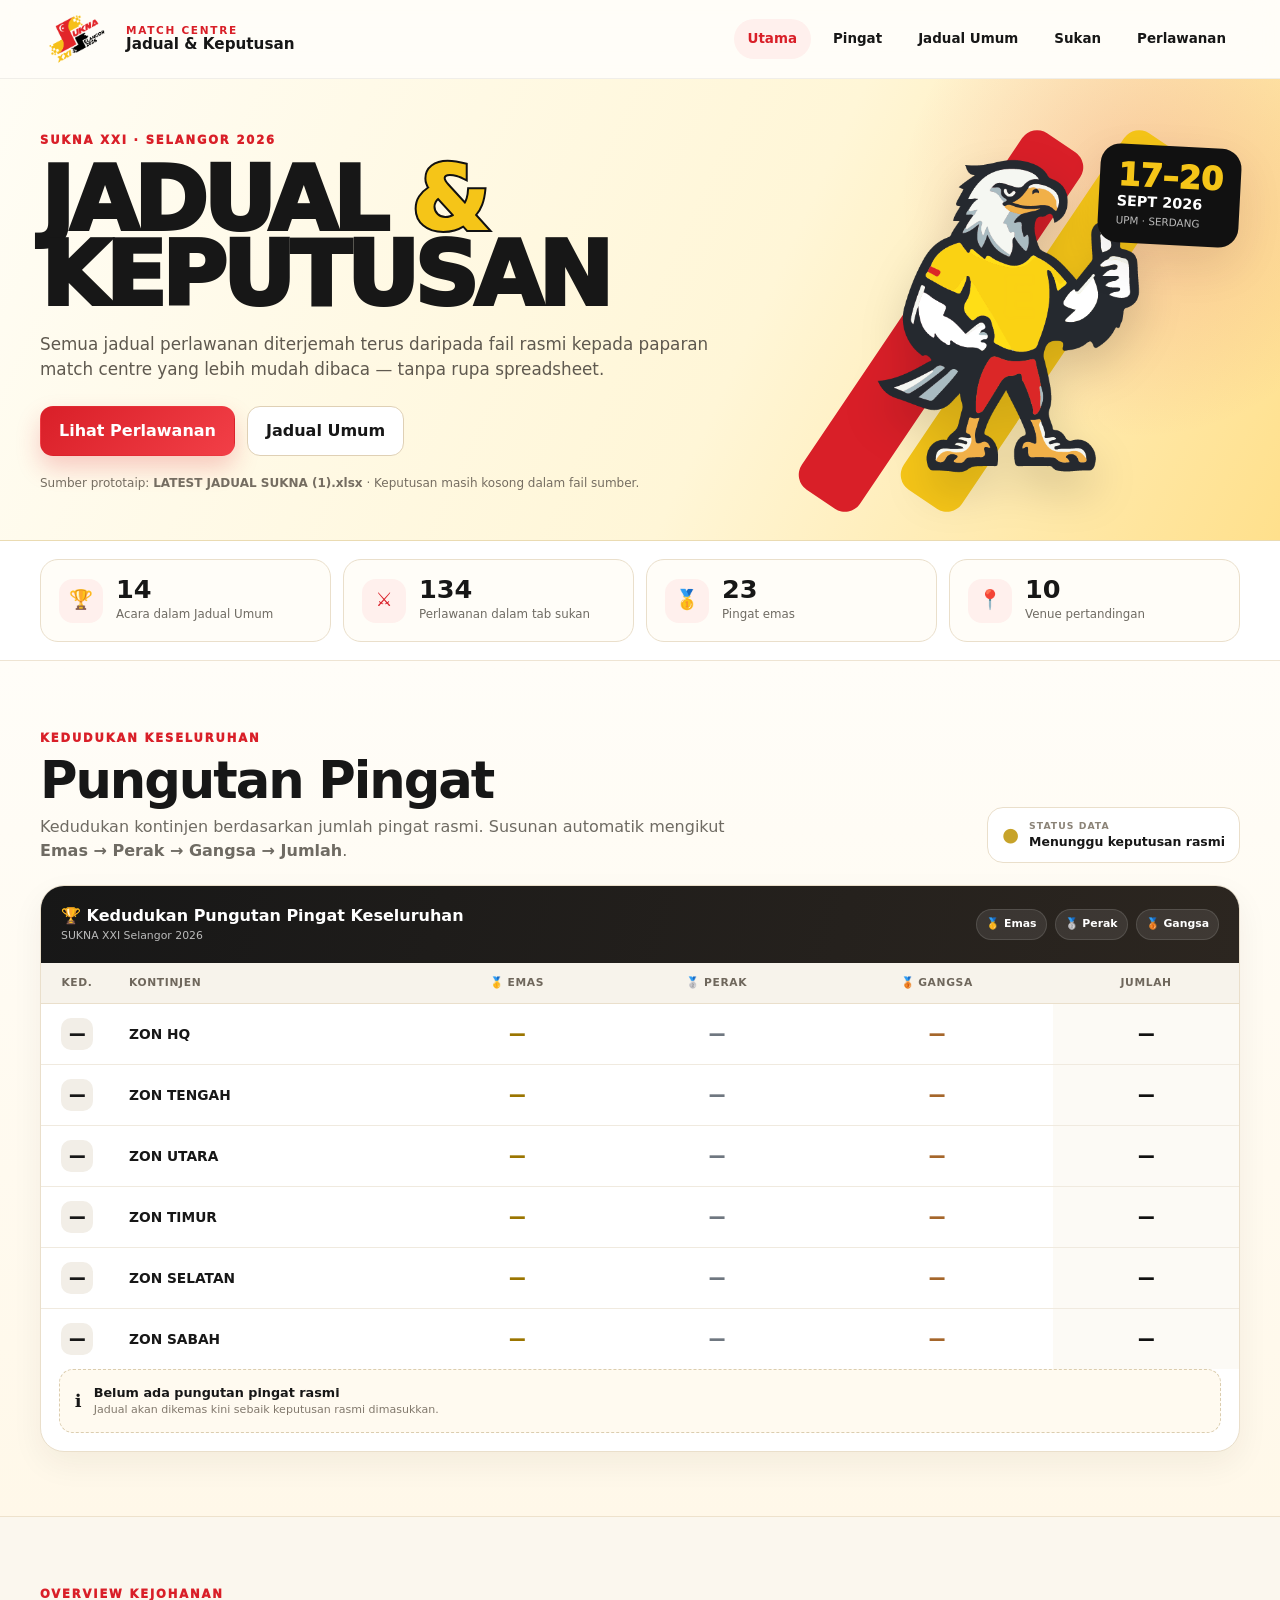
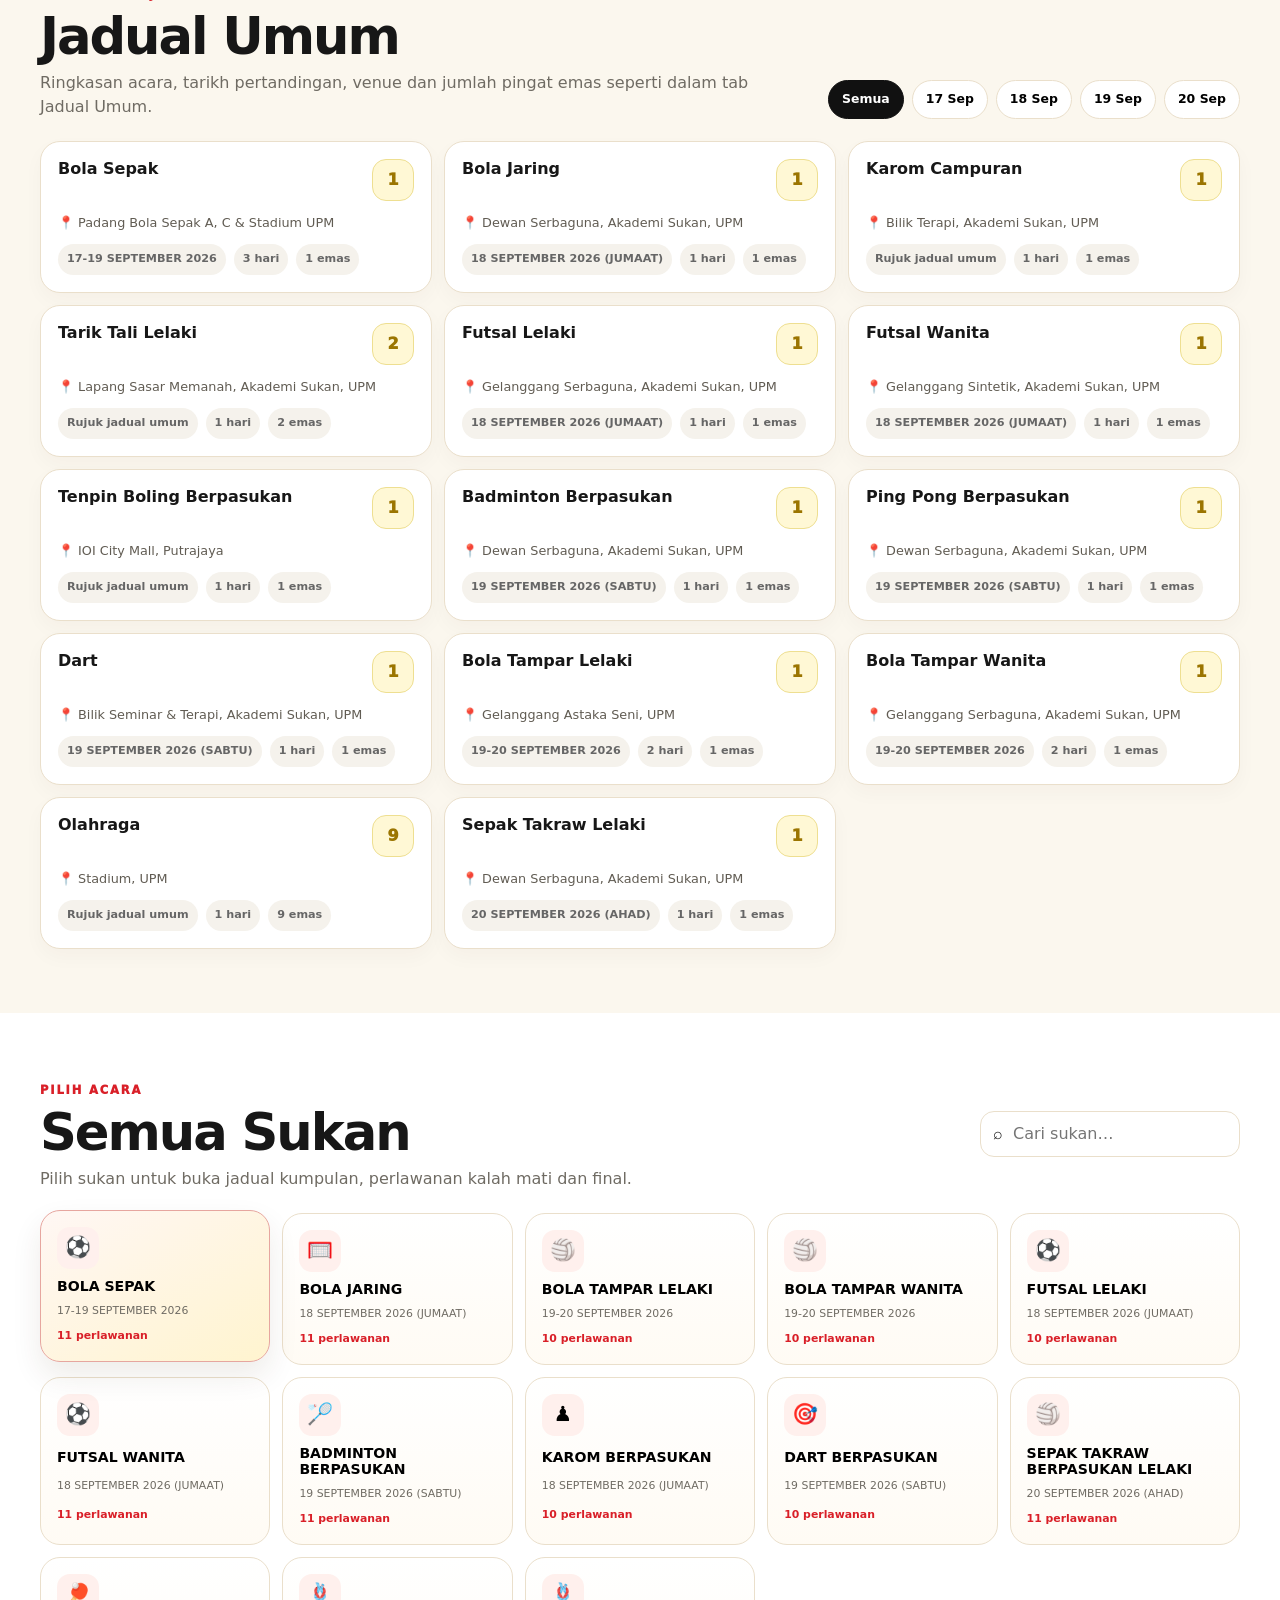
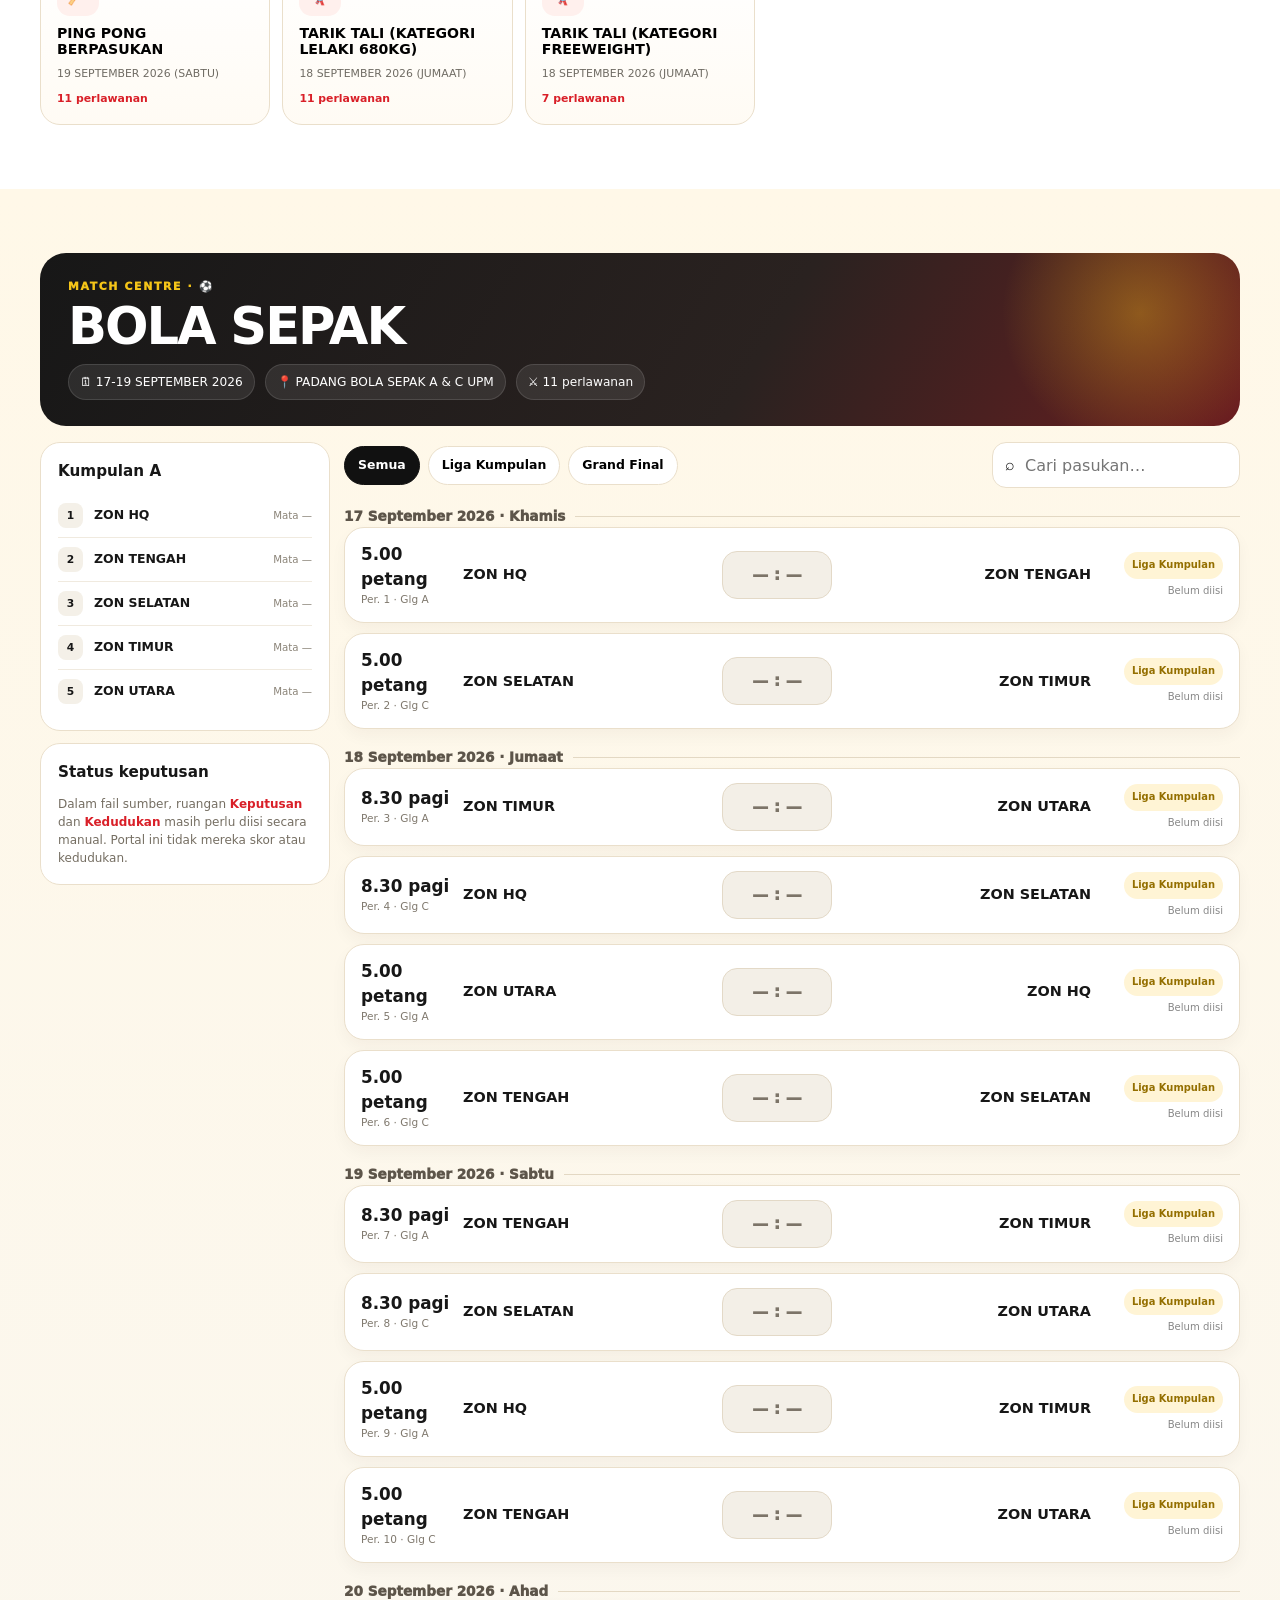
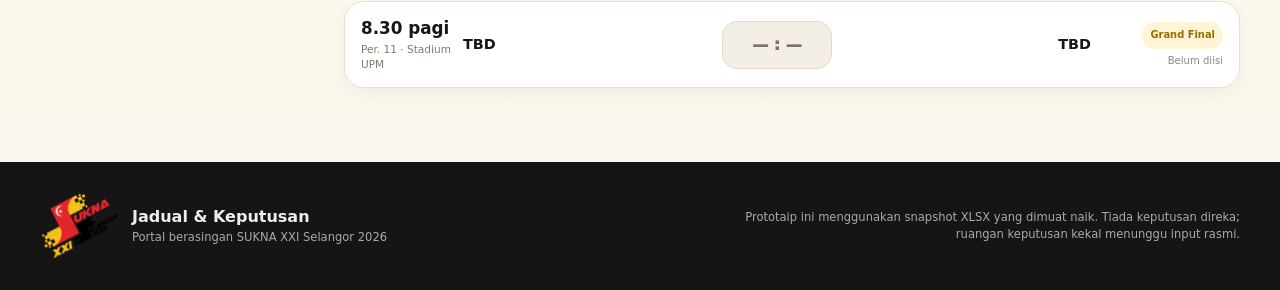
==== commit bf6b5656: "Add files via upload" ====
--- a/index.html
+++ b/index.html
@@ -7,7 +7,7 @@
   <title>SUKNA XXI | Jadual & Keputusan</title>
   <meta name="description" content="Match Centre SUKNA XXI Selangor 2026 — jadual perlawanan dan keputusan berdasarkan jadual rasmi kejohanan.">
   <link rel="icon" href="assets/mascot.webp" type="image/webp">
-  <link rel="stylesheet" href="css/style.css?v=1">
+  <link rel="stylesheet" href="css/style.css?v=2">
 </head>
 <body>
   <header class="topbar">
@@ -19,6 +19,7 @@
       <button class="menu-btn" id="menuBtn" aria-label="Menu">☰</button>
       <nav id="mainNav">
         <a href="#dashboard" class="active">Utama</a>
+        <a href="#pingat">Pingat</a>
         <a href="#jadual-umum">Jadual Umum</a>
         <a href="#sukan">Sukan</a>
         <a href="#match-centre">Perlawanan</a>
@@ -48,6 +49,52 @@
 
     <section class="quick-stats">
       <div class="shell stat-grid" id="summaryStats"></div>
+    </section>
+
+    <section class="section medal-section" id="pingat">
+      <div class="shell">
+        <div class="section-title-row medal-title-row">
+          <div>
+            <span class="eyebrow">KEDUDUKAN KESELURUHAN</span>
+            <h2>Pungutan Pingat</h2>
+            <p>Kedudukan kontinjen berdasarkan jumlah pingat rasmi. Susunan automatik mengikut <b>Emas → Perak → Gangsa → Jumlah</b>.</p>
+          </div>
+          <div class="medal-status" id="medalStatus">
+            <span>●</span>
+            <div><small>STATUS DATA</small><b>Menunggu keputusan rasmi</b></div>
+          </div>
+        </div>
+
+        <div class="medal-board">
+          <div class="medal-board-head">
+            <div><b>🏆 Kedudukan Pungutan Pingat Keseluruhan</b><small>SUKNA XXI Selangor 2026</small></div>
+            <div class="medal-legend">
+              <span>🥇 Emas</span><span>🥈 Perak</span><span>🥉 Gangsa</span>
+            </div>
+          </div>
+
+          <div class="medal-table-wrap">
+            <table class="medal-table">
+              <thead>
+                <tr>
+                  <th class="rank-col">Ked.</th>
+                  <th>Kontinjen</th>
+                  <th class="num-col">🥇<span>Emas</span></th>
+                  <th class="num-col">🥈<span>Perak</span></th>
+                  <th class="num-col">🥉<span>Gangsa</span></th>
+                  <th class="num-col total-col">Jumlah</th>
+                </tr>
+              </thead>
+              <tbody id="medalTableBody"></tbody>
+            </table>
+          </div>
+
+          <div class="medal-empty-note" id="medalEmptyNote">
+            <span>ℹ️</span>
+            <div><b>Belum ada pungutan pingat rasmi</b><small>Jadual akan dikemas kini sebaik keputusan rasmi dimasukkan.</small></div>
+          </div>
+        </div>
+      </div>
     </section>
 
     <section class="section" id="jadual-umum">
@@ -99,7 +146,7 @@
     </div>
   </footer>
 
-  <script src="js/data.js?v=1"></script>
-  <script src="js/app.js?v=1"></script>
+  <script src="js/data.js?v=2"></script>
+  <script src="js/app.js?v=2"></script>
 </body>
 </html>
--- a/css/style.css
+++ b/css/style.css
@@ -6,9 +6,11 @@
 .topbar{position:sticky;top:0;z-index:50;background:rgba(255,253,248,.95);backdrop-filter:blur(18px);border-bottom:1px solid rgba(0,0,0,.06)}.topbar-inner{height:78px;display:flex;align-items:center;gap:28px}.brand{display:flex;align-items:center;gap:12px;min-width:280px}.brand img{width:74px;height:50px;object-fit:contain}.brand div{display:grid;line-height:1.1}.brand small{font-size:.66rem;letter-spacing:.16em;color:var(--red);font-weight:900}.brand b{font-size:.95rem}.topbar nav{margin-left:auto;display:flex;gap:8px}.topbar nav a{font-size:.84rem;font-weight:850;padding:10px 14px;border-radius:999px}.topbar nav a:hover,.topbar nav a.active{background:#fff0ed;color:var(--red)}.menu-btn{display:none;margin-left:auto;border:0;background:transparent;font-size:1.5rem}
 .hero{position:relative;overflow:hidden;background:linear-gradient(115deg,#fffdf5 0%,#fff6d7 58%,#ffe08c 100%);border-bottom:1px solid #eadbb2}.hero:before{content:"";position:absolute;right:-120px;top:-140px;width:520px;height:520px;border-radius:50%;background:radial-gradient(circle,rgba(217,31,40,.18),transparent 65%)}.hero-grid{min-height:440px;display:grid;grid-template-columns:1.2fr .8fr;align-items:center;gap:42px;padding:48px 0}.hero-copy{position:relative;z-index:2}.eyebrow{font-size:.72rem;letter-spacing:.16em;font-weight:950;color:var(--red)}.hero h1{font-size:clamp(4rem,7vw,6.6rem);line-height:.84;letter-spacing:-.055em;margin:12px 0 18px;text-transform:uppercase;font-weight:950}.hero h1 em{font-style:normal;color:var(--yellow);-webkit-text-stroke:2px #111}.hero-copy>p{max-width:690px;font-size:1.05rem;color:#5f594f;margin:0}.hero-actions{display:flex;gap:12px;margin-top:24px}.btn{display:inline-flex;align-items:center;justify-content:center;padding:12px 18px;border-radius:13px;font-weight:900;border:1px solid transparent}.btn.primary{background:linear-gradient(135deg,var(--red),#f23f47);color:#fff;box-shadow:0 12px 24px rgba(217,31,40,.22)}.btn.ghost{background:#fff;border-color:#dfd0b5}.source-note{margin-top:18px;font-size:.75rem;color:#756d61}.hero-art{position:relative;min-height:350px;display:grid;place-items:end center}.hero-art:before,.hero-art:after{content:"";position:absolute;width:70px;height:430px;top:-28px;transform:rotate(34deg);border-radius:18px}.hero-art:before{left:28%;background:var(--red)}.hero-art:after{left:50%;background:var(--yellow)}.hero-art img{position:relative;z-index:2;width:285px;filter:drop-shadow(0 20px 22px rgba(0,0,0,.15))}.date-badge{position:absolute;z-index:3;right:0;top:12px;background:#111;color:#fff;border-radius:20px;padding:15px 18px;display:grid;box-shadow:var(--shadow);transform:rotate(3deg)}.date-badge span{font-size:2rem;font-weight:950;line-height:1;color:var(--yellow)}.date-badge b{font-size:.9rem}.date-badge small{font-size:.65rem;color:#bbb}
 .quick-stats{background:#fff;padding:18px 0;border-bottom:1px solid #eee4d3}.stat-grid{display:grid;grid-template-columns:repeat(4,1fr);gap:12px}.stat-card{background:var(--paper);border:1px solid var(--line);border-radius:18px;padding:17px 18px;display:flex;align-items:center;gap:13px}.stat-card i{font-style:normal;width:44px;height:44px;display:grid;place-items:center;border-radius:14px;background:#fff0ed;color:var(--red);font-size:1.2rem}.stat-card div{display:grid}.stat-card b{font-size:1.6rem;line-height:1}.stat-card small{color:var(--muted);font-size:.74rem;margin-top:4px}
-.section{padding:64px 0}.section-title-row{display:flex;align-items:flex-end;justify-content:space-between;gap:24px;margin-bottom:22px}.section-title-row.compact{align-items:center}.section-title-row h2,.match-header h2{font-size:clamp(2.1rem,4vw,3.2rem);line-height:1;margin:6px 0 9px;letter-spacing:-.04em}.section-title-row p{margin:0;color:var(--muted);max-width:720px}.day-switcher{display:flex;gap:8px;flex-wrap:wrap;justify-content:flex-end}.day-switcher button,.round-tabs button{border:1px solid var(--line);background:#fff;border-radius:999px;padding:9px 13px;font-weight:850;font-size:.78rem;cursor:pointer}.day-switcher button.active,.round-tabs button.active{background:#111;color:#fff;border-color:#111}.general-grid{display:grid;grid-template-columns:repeat(3,1fr);gap:12px}.general-card{background:#fff;border:1px solid var(--line);border-radius:20px;padding:17px;display:grid;gap:12px;transition:.2s;box-shadow:0 8px 20px rgba(50,31,0,.03)}.general-card:hover{transform:translateY(-3px);box-shadow:var(--shadow)}.general-head{display:flex;align-items:flex-start;justify-content:space-between;gap:12px}.general-card h3{margin:0;font-size:1rem;line-height:1.2}.medal{min-width:42px;height:42px;display:grid;place-items:center;background:#fff8d5;border:1px solid #eedf91;border-radius:14px;font-weight:950;color:#9b7500}.general-card p{margin:0;color:#615c53;font-size:.8rem}.general-meta{display:flex;gap:8px;flex-wrap:wrap}.general-meta span{font-size:.7rem;font-weight:800;padding:7px 9px;border-radius:999px;background:#f5f2ec;color:#666}.general-card.off-day{opacity:.45;filter:grayscale(.2)}
+.section{padding:64px 0}
+.medal-section{background:linear-gradient(180deg,#fffdf8,#fff8e9);border-bottom:1px solid #eee2cc}.medal-title-row{align-items:center}.medal-status{display:flex;align-items:center;gap:10px;background:#fff;border:1px solid var(--line);border-radius:16px;padding:11px 14px;min-width:220px}.medal-status>span{color:#c7a32a;font-size:1.2rem}.medal-status div{display:grid}.medal-status small{font-size:.58rem;letter-spacing:.11em;color:#8b8377;font-weight:900}.medal-status b{font-size:.78rem}.medal-status.live>span{color:var(--green)}.medal-board{background:#fff;border:1px solid var(--line);border-radius:24px;overflow:hidden;box-shadow:0 12px 32px rgba(53,31,0,.06)}.medal-board-head{display:flex;align-items:center;justify-content:space-between;gap:20px;padding:18px 20px;background:linear-gradient(105deg,#171717,#2c2620);color:#fff}.medal-board-head>div:first-child{display:grid}.medal-board-head b{font-size:1rem}.medal-board-head small{font-size:.68rem;color:#bbb}.medal-legend{display:flex;gap:8px;flex-wrap:wrap}.medal-legend span{font-size:.68rem;font-weight:850;padding:6px 9px;border-radius:999px;background:rgba(255,255,255,.09);border:1px solid rgba(255,255,255,.12)}.medal-table-wrap{overflow-x:auto}.medal-table{width:100%;border-collapse:collapse;min-width:650px}.medal-table th{padding:12px 16px;background:#f7f3eb;color:#6f675c;font-size:.67rem;text-transform:uppercase;letter-spacing:.06em;text-align:left;border-bottom:1px solid var(--line)}.medal-table th.num-col{text-align:center}.medal-table th.num-col span{display:inline-block;margin-left:4px}.medal-table td{padding:14px 16px;border-bottom:1px solid #f0eadf}.medal-table tbody tr:last-child td{border-bottom:0}.medal-table tbody tr:hover{background:#fffcf4}.rank-col,.rank-cell{width:72px;text-align:center!important}.rank-cell span{width:32px;height:32px;border-radius:10px;background:#f2eee7;display:inline-grid;place-items:center;font-weight:950}.contingent-cell b{font-size:.86rem}.medal-value{text-align:center;font-size:1rem;font-weight:950}.gold-value{color:#9b7500}.silver-value{color:#6f7780}.bronze-value{color:#a5662b}.total-value{color:#111;background:#fcfaf5}.medal-table tr.podium.rank-1{background:linear-gradient(90deg,#fff9d9,#fff)}.medal-table tr.podium.rank-2{background:linear-gradient(90deg,#f4f5f7,#fff)}.medal-table tr.podium.rank-3{background:linear-gradient(90deg,#fff1e5,#fff)}.medal-table tr.rank-1 .rank-cell span{background:#f5c518;color:#111}.medal-table tr.rank-2 .rank-cell span{background:#dfe3e8;color:#333}.medal-table tr.rank-3 .rank-cell span{background:#c9874d;color:#fff}.medal-empty-note{display:flex;align-items:center;gap:12px;margin:0 18px 18px;padding:13px 15px;border:1px dashed #dbcdaF;border-radius:14px;background:#fffaf0}.medal-empty-note>span{font-size:1.1rem}.medal-empty-note div{display:grid}.medal-empty-note b{font-size:.8rem}.medal-empty-note small{font-size:.69rem;color:#81786c}
+.section-title-row{display:flex;align-items:flex-end;justify-content:space-between;gap:24px;margin-bottom:22px}.section-title-row.compact{align-items:center}.section-title-row h2,.match-header h2{font-size:clamp(2.1rem,4vw,3.2rem);line-height:1;margin:6px 0 9px;letter-spacing:-.04em}.section-title-row p{margin:0;color:var(--muted);max-width:720px}.day-switcher{display:flex;gap:8px;flex-wrap:wrap;justify-content:flex-end}.day-switcher button,.round-tabs button{border:1px solid var(--line);background:#fff;border-radius:999px;padding:9px 13px;font-weight:850;font-size:.78rem;cursor:pointer}.day-switcher button.active,.round-tabs button.active{background:#111;color:#fff;border-color:#111}.general-grid{display:grid;grid-template-columns:repeat(3,1fr);gap:12px}.general-card{background:#fff;border:1px solid var(--line);border-radius:20px;padding:17px;display:grid;gap:12px;transition:.2s;box-shadow:0 8px 20px rgba(50,31,0,.03)}.general-card:hover{transform:translateY(-3px);box-shadow:var(--shadow)}.general-head{display:flex;align-items:flex-start;justify-content:space-between;gap:12px}.general-card h3{margin:0;font-size:1rem;line-height:1.2}.medal{min-width:42px;height:42px;display:grid;place-items:center;background:#fff8d5;border:1px solid #eedf91;border-radius:14px;font-weight:950;color:#9b7500}.general-card p{margin:0;color:#615c53;font-size:.8rem}.general-meta{display:flex;gap:8px;flex-wrap:wrap}.general-meta span{font-size:.7rem;font-weight:800;padding:7px 9px;border-radius:999px;background:#f5f2ec;color:#666}.general-card.off-day{opacity:.45;filter:grayscale(.2)}
 .sport-select-section{background:#fff}.search{display:flex;align-items:center;gap:8px;background:#fff;border:1px solid var(--line);border-radius:14px;padding:0 12px;min-width:260px}.search input{border:0;outline:0;background:transparent;height:44px;width:100%}.search.small{min-width:210px}.sport-grid{display:grid;grid-template-columns:repeat(5,1fr);gap:12px}.sport-card{appearance:none;text-align:left;background:linear-gradient(180deg,#fff,#fffbf4);border:1px solid var(--line);border-radius:20px;padding:16px;cursor:pointer;display:grid;gap:9px;transition:.2s}.sport-card:hover,.sport-card.active{transform:translateY(-3px);border-color:#e6a69f;box-shadow:0 14px 30px rgba(70,40,0,.09)}.sport-card.active{background:linear-gradient(150deg,#fff7f4,#fff4cf)}.sport-icon{width:42px;height:42px;border-radius:13px;display:grid;place-items:center;background:#fff0ed;font-size:1.3rem}.sport-card h3{font-size:.88rem;margin:0;line-height:1.15}.sport-card small{color:var(--muted);font-size:.68rem}.sport-card .match-count{font-size:.68rem;color:var(--red);font-weight:900}
 .match-section{background:linear-gradient(180deg,#fff8e8,#fbf7ee)}.match-header{background:linear-gradient(120deg,#171717,#2a2220 60%,#6c1e20);color:#fff;border-radius:26px;padding:26px 28px;margin-bottom:16px;position:relative;overflow:hidden}.match-header:after{content:"";position:absolute;right:-50px;top:-90px;width:300px;height:300px;border-radius:50%;background:radial-gradient(circle,rgba(245,197,24,.35),transparent 65%)}.sport-kicker{font-size:.68rem;letter-spacing:.15em;color:var(--yellow);font-weight:950}.match-header h2{margin-bottom:12px}.sport-meta{display:flex;gap:10px;flex-wrap:wrap;position:relative;z-index:1}.sport-meta span{display:inline-flex;align-items:center;padding:8px 11px;border-radius:999px;background:rgba(255,255,255,.09);border:1px solid rgba(255,255,255,.12);font-size:.76rem}.match-layout{display:grid;grid-template-columns:290px 1fr;gap:14px;align-items:start}.groups-panel{display:grid;gap:12px;position:sticky;top:94px}.group-card,.source-card{background:#fff;border:1px solid var(--line);border-radius:20px;padding:17px}.group-card h3,.source-card h3{margin:0 0 11px;font-size:.95rem}.group-team{display:grid;grid-template-columns:28px 1fr auto;gap:8px;align-items:center;padding:9px 0;border-top:1px solid #f0eadf}.group-team:first-of-type{border-top:0}.rank-dot{width:25px;height:25px;border-radius:8px;background:#f4f0e8;display:grid;place-items:center;font-size:.67rem;font-weight:900}.group-team b{font-size:.78rem}.group-team small{font-size:.64rem;color:#8b8478}.source-card p{font-size:.75rem;color:#756e62;margin:0}.source-card strong{color:var(--red)}.matches-panel{min-width:0}.filter-row{display:flex;align-items:center;justify-content:space-between;gap:12px;margin-bottom:12px}.round-tabs{display:flex;gap:8px;overflow:auto}.date-block{margin:18px 0 10px}.date-heading{display:flex;align-items:center;gap:10px;font-size:.85rem;font-weight:950;color:#5d554a}.date-heading:after{content:"";height:1px;background:#e3d8c3;flex:1}.match-list{display:grid;gap:10px}.match-card{display:grid;grid-template-columns:90px 1fr 110px 1fr 120px;align-items:center;gap:12px;background:#fff;border:1px solid var(--line);border-radius:20px;padding:14px 16px;box-shadow:0 7px 16px rgba(60,35,0,.04)}.match-card:hover{border-color:#e4b4ad}.match-time{display:grid}.match-time b{font-size:1.05rem}.match-time small{font-size:.66rem;color:#7f786d}.team{font-weight:900;font-size:.9rem;line-height:1.2}.team.right{text-align:right}.score{display:grid;place-items:center;background:#161616;color:#fff;border-radius:15px;padding:11px 8px;font-weight:950;min-height:46px}.score.pending{background:#f3efe7;color:#7c7468;border:1px solid #e3d9c7}.match-side{display:grid;justify-items:end;gap:4px}.round-badge{font-size:.62rem;padding:6px 8px;border-radius:999px;background:#fff4d5;color:#946f00;font-weight:900;text-align:center}.match-side small{font-size:.63rem;color:#888}.match-reference{grid-column:2/5;font-size:.67rem;color:#8b8174;margin-top:-5px}.empty{background:#fff;border:1px dashed #dacdb7;border-radius:18px;padding:30px;text-align:center;color:#756d62}
 footer{background:#151515;color:#eee;padding:30px 0}.footer-grid{display:flex;justify-content:space-between;align-items:center;gap:24px}.footer-brand{display:flex;align-items:center;gap:12px}.footer-brand img{width:80px}.footer-brand div{display:grid}.footer-brand small,footer p{color:#aaa;font-size:.72rem}footer p{max-width:520px;text-align:right;margin:0}
 @media(max-width:1000px){.hero-grid{grid-template-columns:1fr}.hero-art{display:none}.general-grid{grid-template-columns:repeat(2,1fr)}.sport-grid{grid-template-columns:repeat(3,1fr)}.match-layout{grid-template-columns:1fr}.groups-panel{position:static;grid-template-columns:repeat(2,1fr)}.match-card{grid-template-columns:80px 1fr 90px 1fr}.match-side{grid-column:1/-1;display:flex;justify-content:space-between}.match-reference{grid-column:2/5}.stat-grid{grid-template-columns:repeat(2,1fr)}}
-@media(max-width:720px){.shell{width:min(100% - 22px,1200px)}.topbar-inner{height:66px}.brand{min-width:0}.brand img{width:58px}.brand div{display:none}.menu-btn{display:block}.topbar nav{position:absolute;left:11px;right:11px;top:70px;display:none;flex-direction:column;background:#fff;border:1px solid var(--line);border-radius:16px;padding:9px;box-shadow:var(--shadow)}.topbar nav.open{display:flex}.hero-grid{min-height:400px;padding:40px 0}.hero h1{font-size:clamp(3.5rem,19vw,5.3rem)}.hero-actions{display:grid;grid-template-columns:1fr 1fr}.stat-grid{grid-template-columns:1fr 1fr}.section{padding:50px 0}.section-title-row,.section-title-row.compact{align-items:flex-start;flex-direction:column}.day-switcher{justify-content:flex-start}.general-grid{grid-template-columns:1fr}.search{width:100%;min-width:0}.sport-grid{grid-template-columns:repeat(2,1fr)}.groups-panel{grid-template-columns:1fr}.filter-row{align-items:stretch;flex-direction:column}.round-tabs{width:100%}.match-card{grid-template-columns:64px 1fr 60px 1fr;padding:12px;gap:8px}.score{min-height:42px;padding:8px 5px}.team{font-size:.78rem}.match-reference{grid-column:2/5}.footer-grid{align-items:flex-start;flex-direction:column}footer p{text-align:left}.date-badge{display:none}}
+@media(max-width:720px){.medal-status{width:100%}.medal-board-head{align-items:flex-start;flex-direction:column}.medal-table th,.medal-table td{padding:11px 12px}.shell{width:min(100% - 22px,1200px)}.topbar-inner{height:66px}.brand{min-width:0}.brand img{width:58px}.brand div{display:none}.menu-btn{display:block}.topbar nav{position:absolute;left:11px;right:11px;top:70px;display:none;flex-direction:column;background:#fff;border:1px solid var(--line);border-radius:16px;padding:9px;box-shadow:var(--shadow)}.topbar nav.open{display:flex}.hero-grid{min-height:400px;padding:40px 0}.hero h1{font-size:clamp(3.5rem,19vw,5.3rem)}.hero-actions{display:grid;grid-template-columns:1fr 1fr}.stat-grid{grid-template-columns:1fr 1fr}.section{padding:50px 0}.section-title-row,.section-title-row.compact{align-items:flex-start;flex-direction:column}.day-switcher{justify-content:flex-start}.general-grid{grid-template-columns:1fr}.search{width:100%;min-width:0}.sport-grid{grid-template-columns:repeat(2,1fr)}.groups-panel{grid-template-columns:1fr}.filter-row{align-items:stretch;flex-direction:column}.round-tabs{width:100%}.match-card{grid-template-columns:64px 1fr 60px 1fr;padding:12px;gap:8px}.score{min-height:42px;padding:8px 5px}.team{font-size:.78rem}.match-reference{grid-column:2/5}.footer-grid{align-items:flex-start;flex-direction:column}footer p{text-align:left}.date-badge{display:none}}
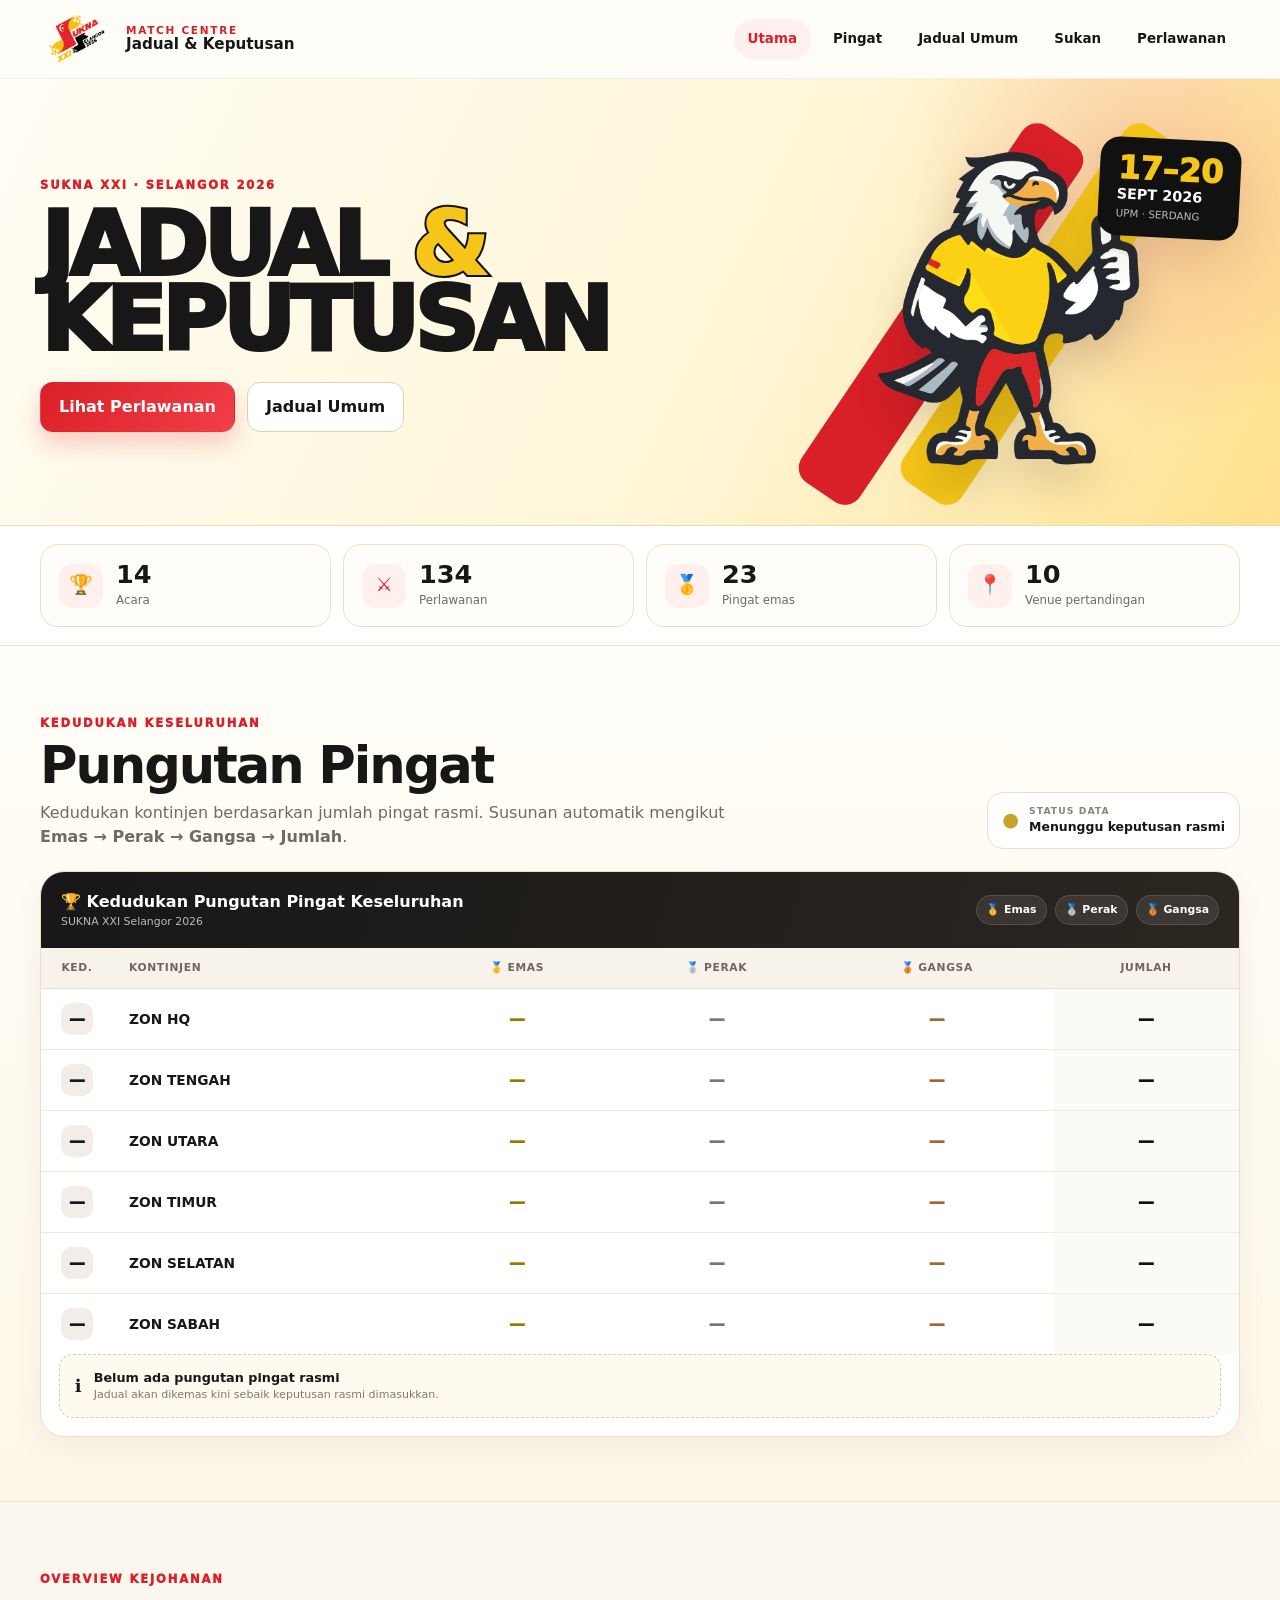
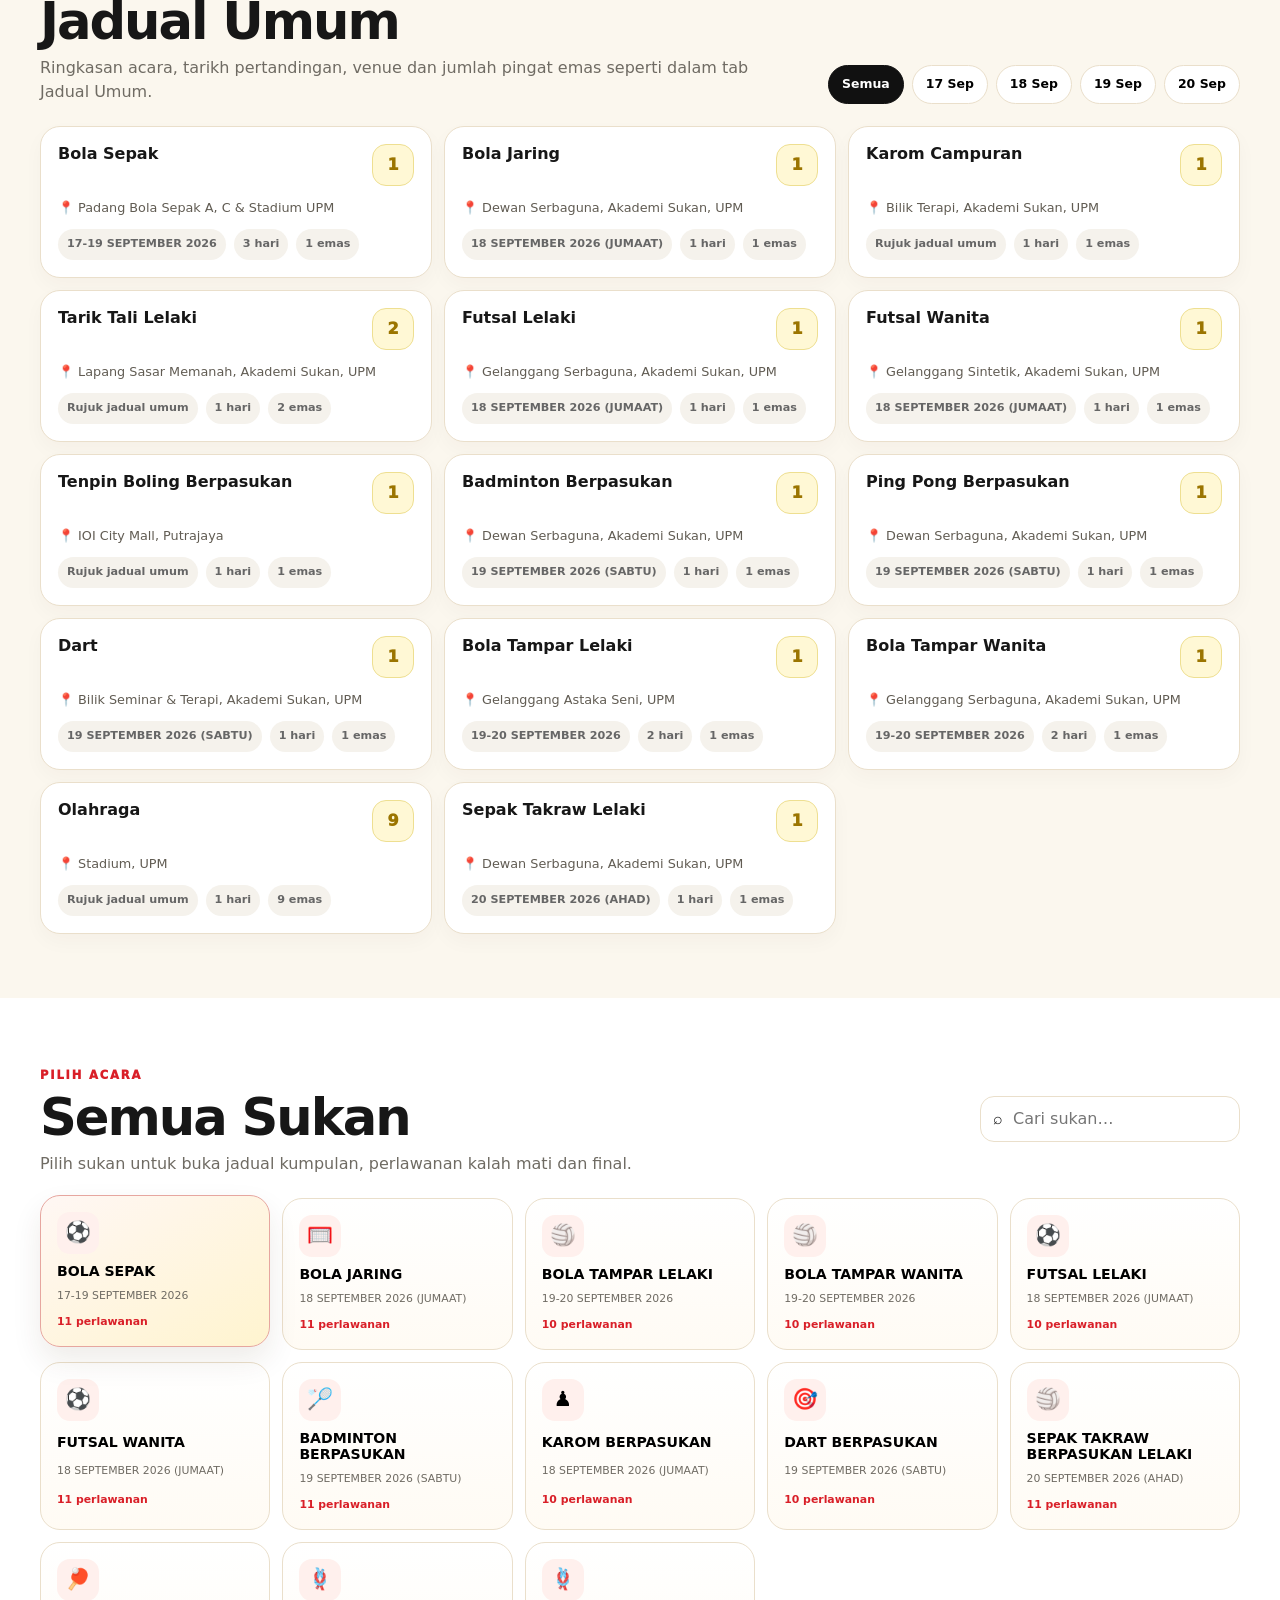
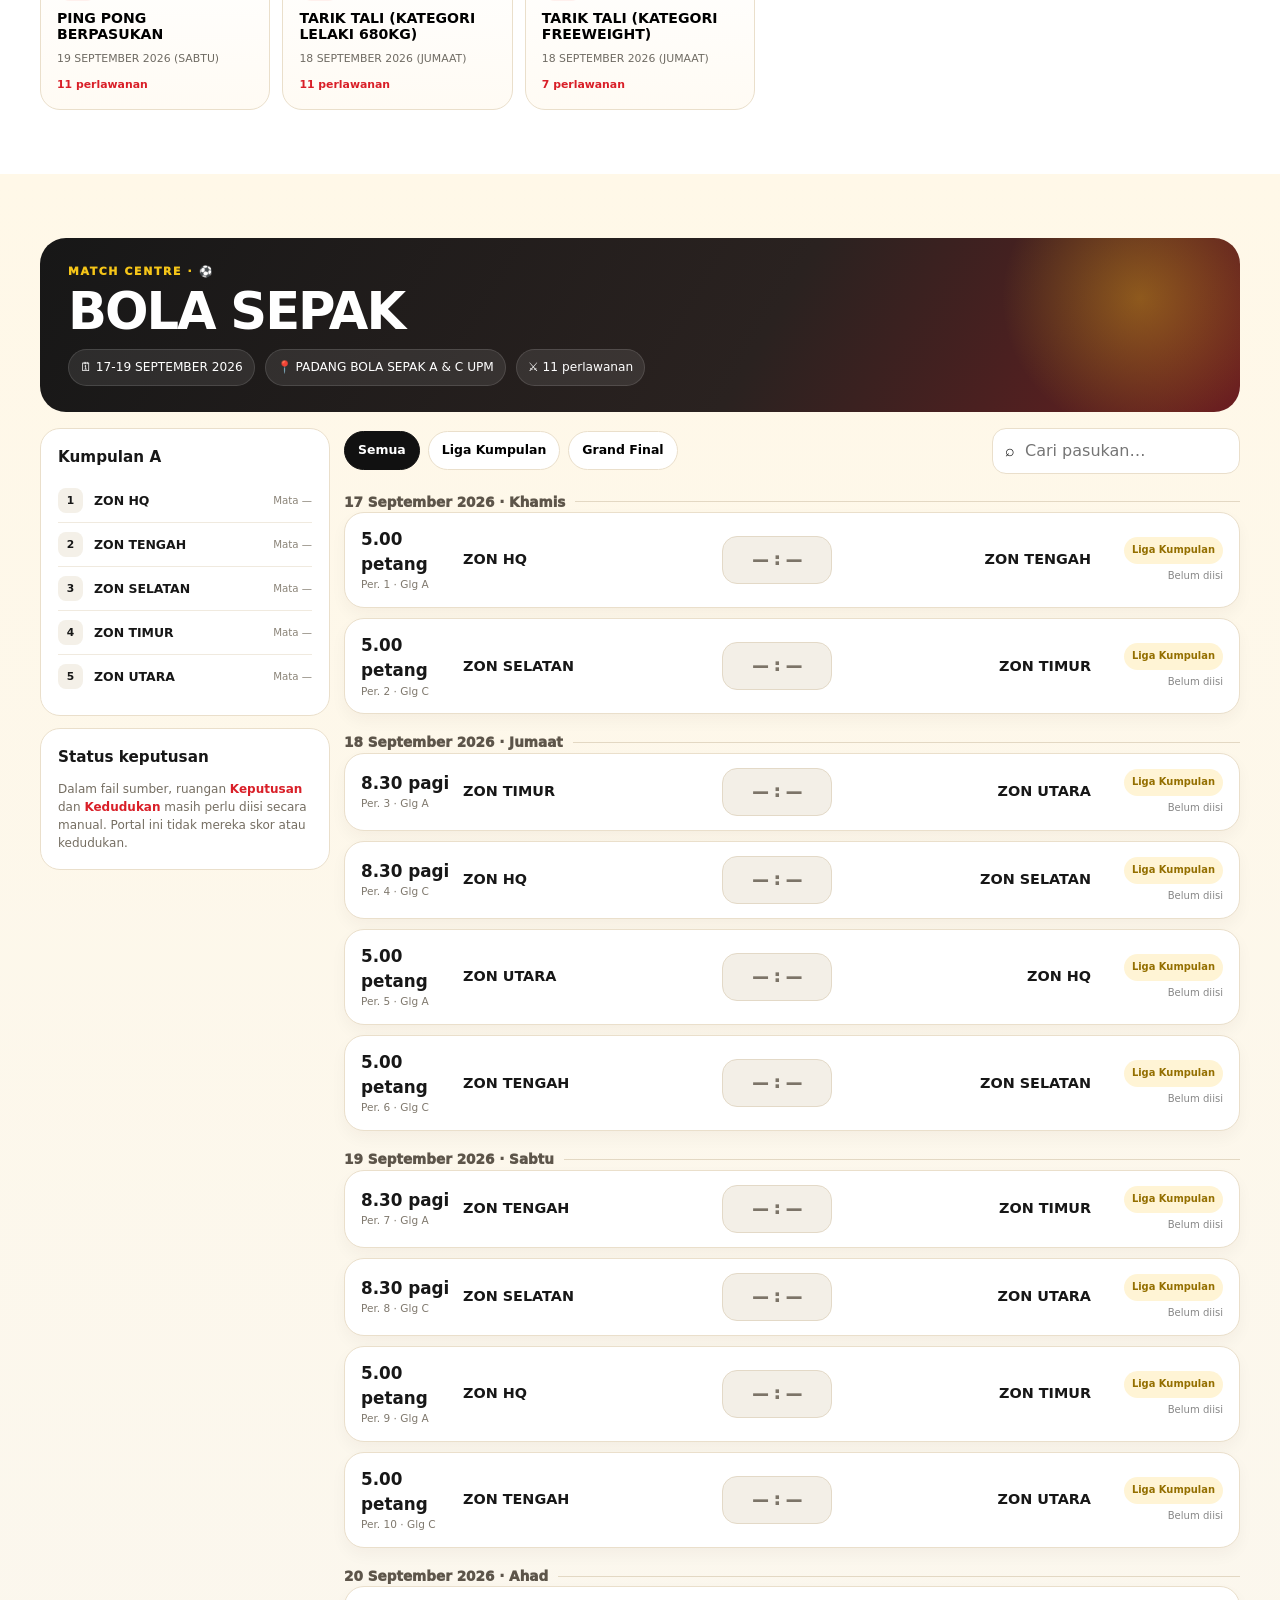
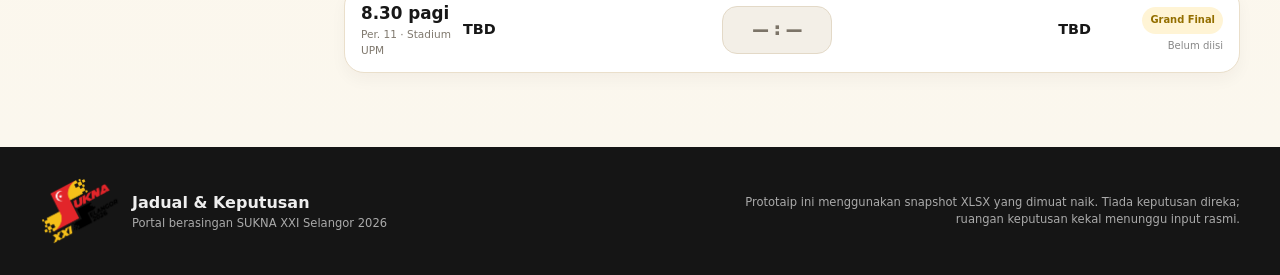
==== commit efe358fe: "Add files via upload" ====
--- a/index.html
+++ b/index.html
@@ -7,7 +7,7 @@
   <title>SUKNA XXI | Jadual & Keputusan</title>
   <meta name="description" content="Match Centre SUKNA XXI Selangor 2026 — jadual perlawanan dan keputusan berdasarkan jadual rasmi kejohanan.">
   <link rel="icon" href="assets/mascot.webp" type="image/webp">
-  <link rel="stylesheet" href="css/style.css?v=2">
+  <link rel="stylesheet" href="css/style.css?v=3">
 </head>
 <body>
   <header class="topbar">
@@ -33,12 +33,10 @@
         <div class="hero-copy">
           <span class="eyebrow">SUKNA XXI · SELANGOR 2026</span>
           <h1>Jadual <em>&</em><br>Keputusan</h1>
-          <p>Semua jadual perlawanan diterjemah terus daripada fail rasmi kepada paparan match centre yang lebih mudah dibaca — tanpa rupa spreadsheet.</p>
           <div class="hero-actions">
             <a class="btn primary" href="#match-centre">Lihat Perlawanan</a>
             <a class="btn ghost" href="#jadual-umum">Jadual Umum</a>
           </div>
-          <div class="source-note">Sumber prototaip: <b>LATEST JADUAL SUKNA (1).xlsx</b> · Keputusan masih kosong dalam fail sumber.</div>
         </div>
         <div class="hero-art">
           <div class="date-badge"><span>17–20</span><b>SEPT 2026</b><small>UPM · SERDANG</small></div>
@@ -146,7 +144,7 @@
     </div>
   </footer>
 
-  <script src="js/data.js?v=2"></script>
-  <script src="js/app.js?v=2"></script>
+  <script src="js/data.js?v=3"></script>
+  <script src="js/app.js?v=3"></script>
 </body>
 </html>
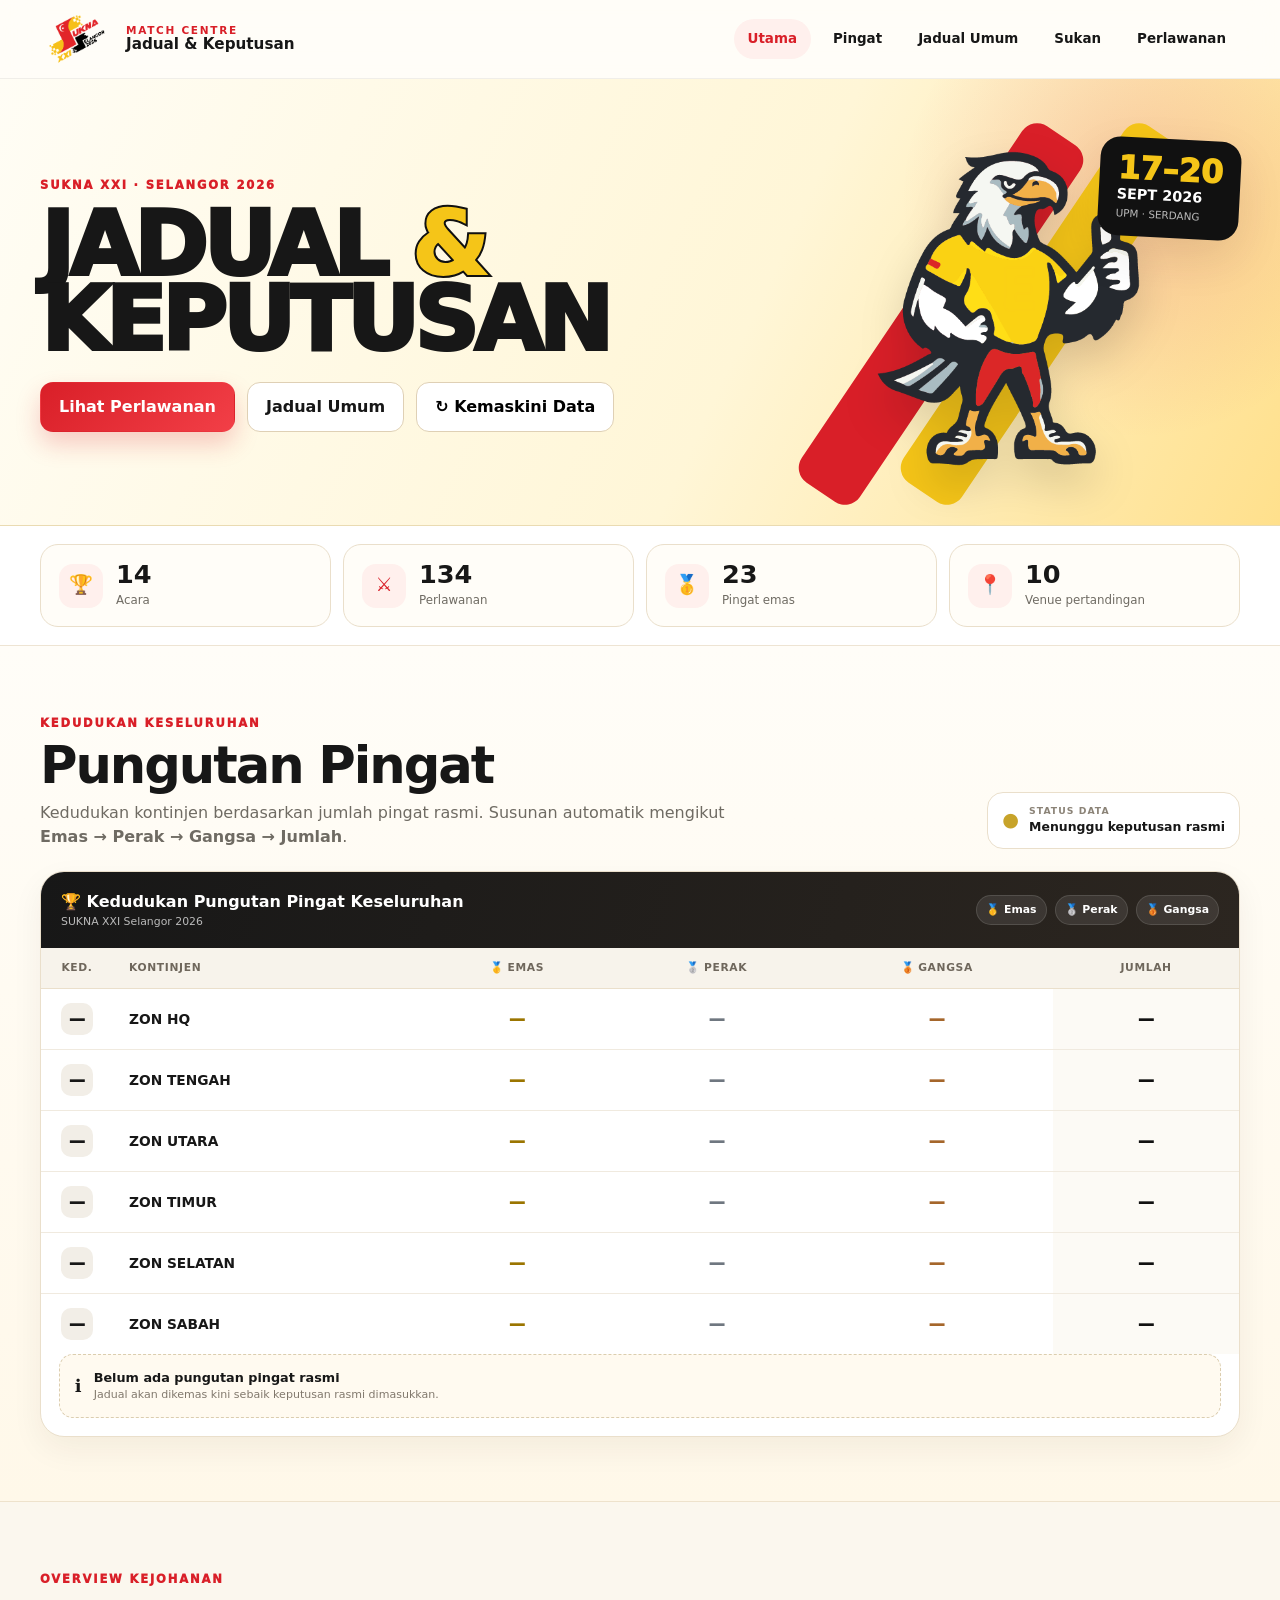
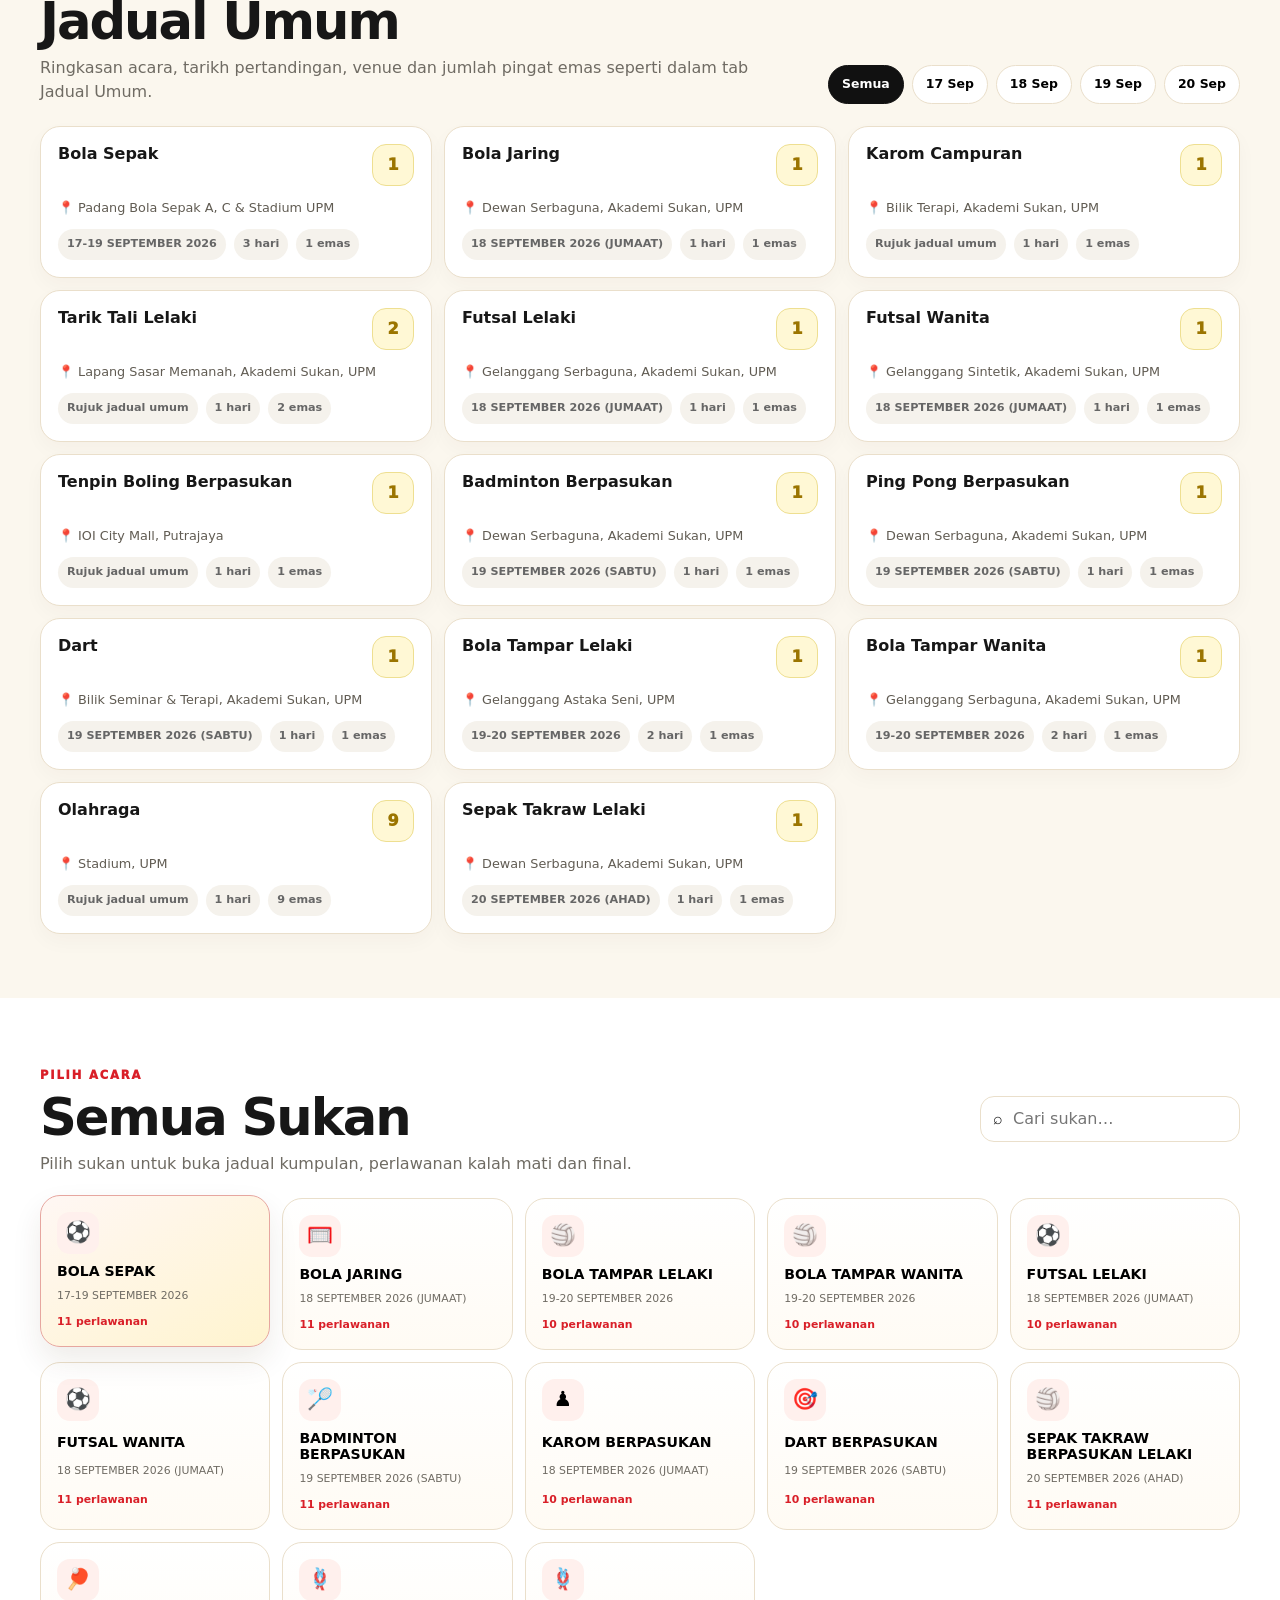
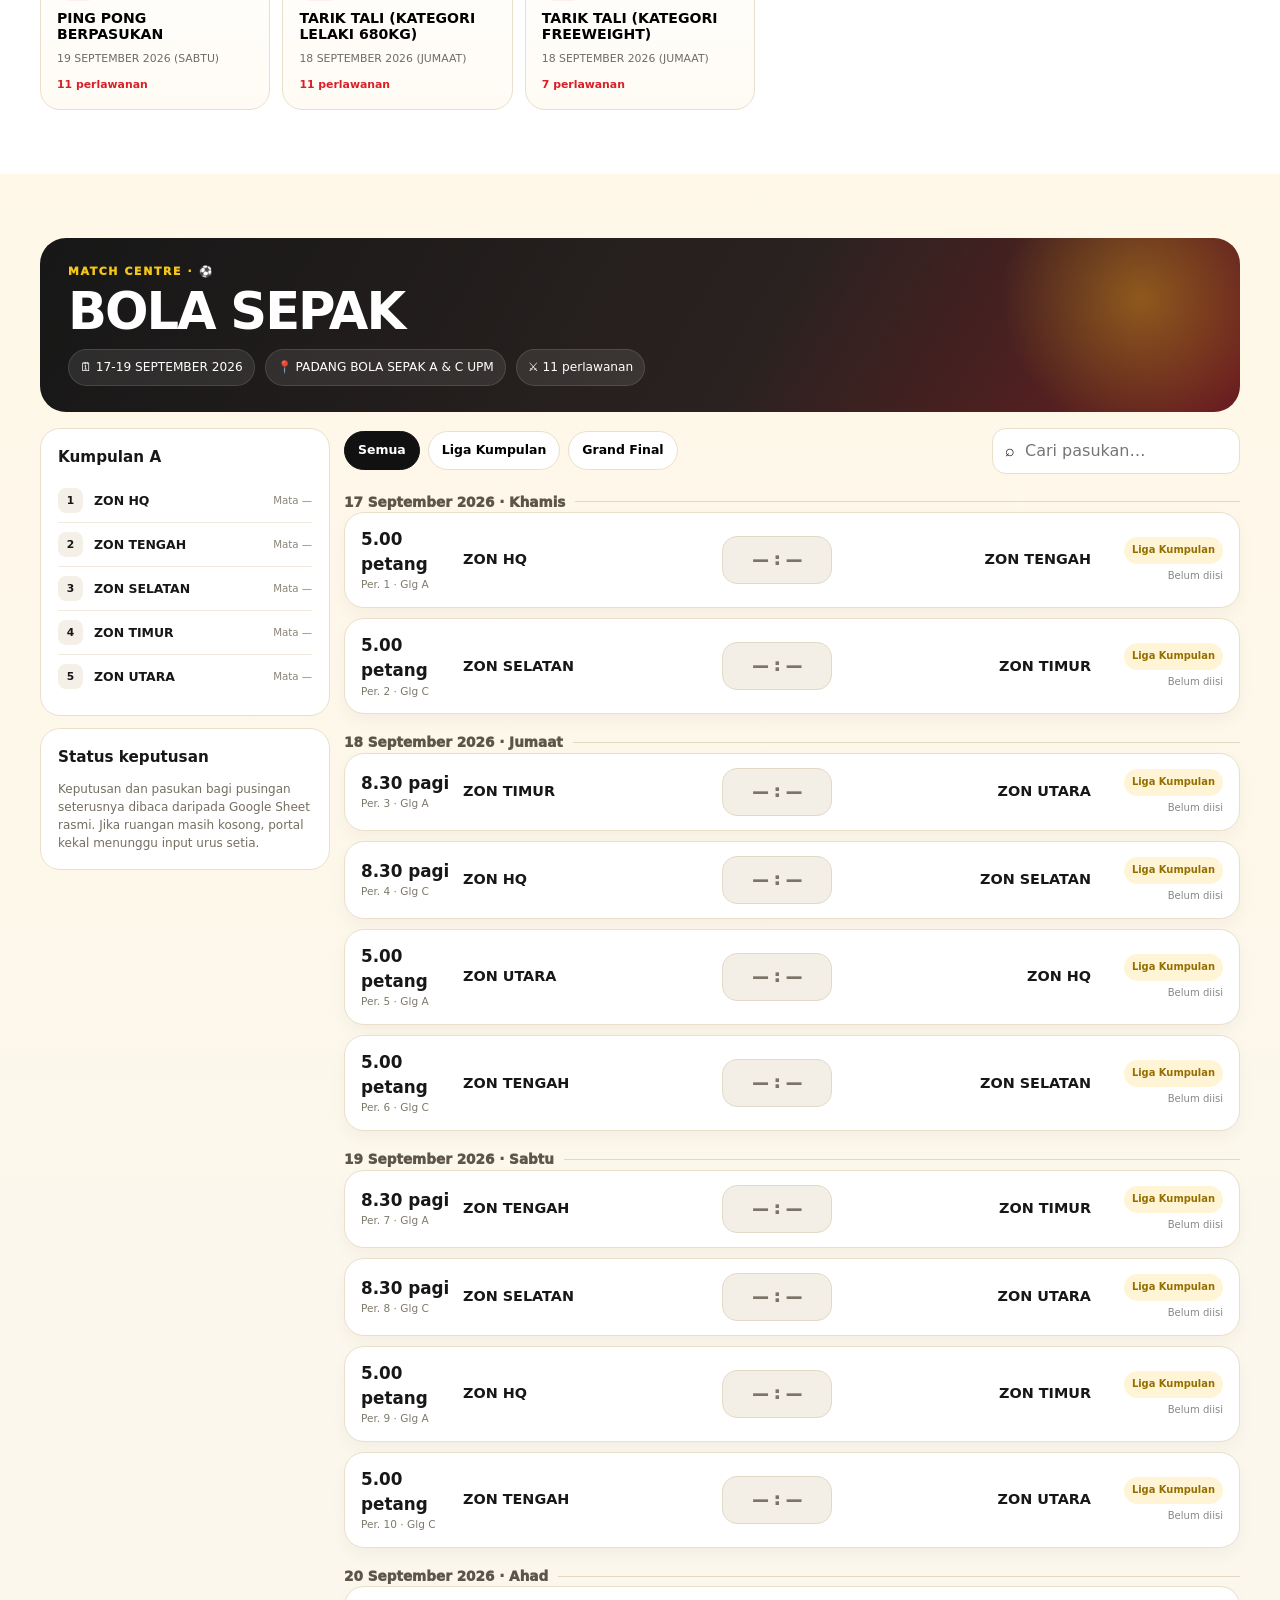
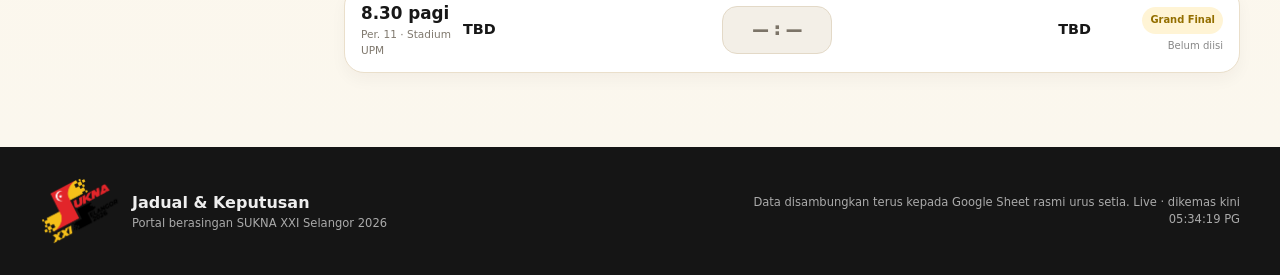
==== commit e20ef205: "Add files via upload" ====
--- a/index.html
+++ b/index.html
@@ -7,7 +7,7 @@
   <title>SUKNA XXI | Jadual & Keputusan</title>
   <meta name="description" content="Match Centre SUKNA XXI Selangor 2026 — jadual perlawanan dan keputusan berdasarkan jadual rasmi kejohanan.">
   <link rel="icon" href="assets/mascot.webp" type="image/webp">
-  <link rel="stylesheet" href="css/style.css?v=3">
+  <link rel="stylesheet" href="css/style.css?v=4">
 </head>
 <body>
   <header class="topbar">
@@ -36,6 +36,7 @@
           <div class="hero-actions">
             <a class="btn primary" href="#match-centre">Lihat Perlawanan</a>
             <a class="btn ghost" href="#jadual-umum">Jadual Umum</a>
+            <button class="btn ghost" id="refreshLiveBtn" type="button">↻ Kemaskini Data</button>
           </div>
         </div>
         <div class="hero-art">
@@ -140,11 +141,12 @@
   <footer>
     <div class="shell footer-grid">
       <div class="footer-brand"><img src="assets/sukna-logo.webp" alt="SUKNA XXI"><div><b>Jadual & Keputusan</b><small>Portal berasingan SUKNA XXI Selangor 2026</small></div></div>
-      <p>Prototaip ini menggunakan snapshot XLSX yang dimuat naik. Tiada keputusan direka; ruangan keputusan kekal menunggu input rasmi.</p>
+      <p>Data disambungkan terus kepada Google Sheet rasmi urus setia. <span id="liveFooterStatus">Sedang menyambung…</span></p>
     </div>
   </footer>
 
-  <script src="js/data.js?v=3"></script>
-  <script src="js/app.js?v=3"></script>
+  <script src="js/data.js?v=4"></script>
+  <script src="js/app.js?v=4"></script>
+  <script src="js/live-data.js?v=4"></script>
 </body>
 </html>
--- a/css/style.css
+++ b/css/style.css
@@ -14,3 +14,5 @@
 footer{background:#151515;color:#eee;padding:30px 0}.footer-grid{display:flex;justify-content:space-between;align-items:center;gap:24px}.footer-brand{display:flex;align-items:center;gap:12px}.footer-brand img{width:80px}.footer-brand div{display:grid}.footer-brand small,footer p{color:#aaa;font-size:.72rem}footer p{max-width:520px;text-align:right;margin:0}
 @media(max-width:1000px){.hero-grid{grid-template-columns:1fr}.hero-art{display:none}.general-grid{grid-template-columns:repeat(2,1fr)}.sport-grid{grid-template-columns:repeat(3,1fr)}.match-layout{grid-template-columns:1fr}.groups-panel{position:static;grid-template-columns:repeat(2,1fr)}.match-card{grid-template-columns:80px 1fr 90px 1fr}.match-side{grid-column:1/-1;display:flex;justify-content:space-between}.match-reference{grid-column:2/5}.stat-grid{grid-template-columns:repeat(2,1fr)}}
 @media(max-width:720px){.medal-status{width:100%}.medal-board-head{align-items:flex-start;flex-direction:column}.medal-table th,.medal-table td{padding:11px 12px}.shell{width:min(100% - 22px,1200px)}.topbar-inner{height:66px}.brand{min-width:0}.brand img{width:58px}.brand div{display:none}.menu-btn{display:block}.topbar nav{position:absolute;left:11px;right:11px;top:70px;display:none;flex-direction:column;background:#fff;border:1px solid var(--line);border-radius:16px;padding:9px;box-shadow:var(--shadow)}.topbar nav.open{display:flex}.hero-grid{min-height:400px;padding:40px 0}.hero h1{font-size:clamp(3.5rem,19vw,5.3rem)}.hero-actions{display:grid;grid-template-columns:1fr 1fr}.stat-grid{grid-template-columns:1fr 1fr}.section{padding:50px 0}.section-title-row,.section-title-row.compact{align-items:flex-start;flex-direction:column}.day-switcher{justify-content:flex-start}.general-grid{grid-template-columns:1fr}.search{width:100%;min-width:0}.sport-grid{grid-template-columns:repeat(2,1fr)}.groups-panel{grid-template-columns:1fr}.filter-row{align-items:stretch;flex-direction:column}.round-tabs{width:100%}.match-card{grid-template-columns:64px 1fr 60px 1fr;padding:12px;gap:8px}.score{min-height:42px;padding:8px 5px}.team{font-size:.78rem}.match-reference{grid-column:2/5}.footer-grid{align-items:flex-start;flex-direction:column}footer p{text-align:left}.date-badge{display:none}}
+
+#refreshLiveBtn:disabled{opacity:.65;cursor:wait;transform:none}
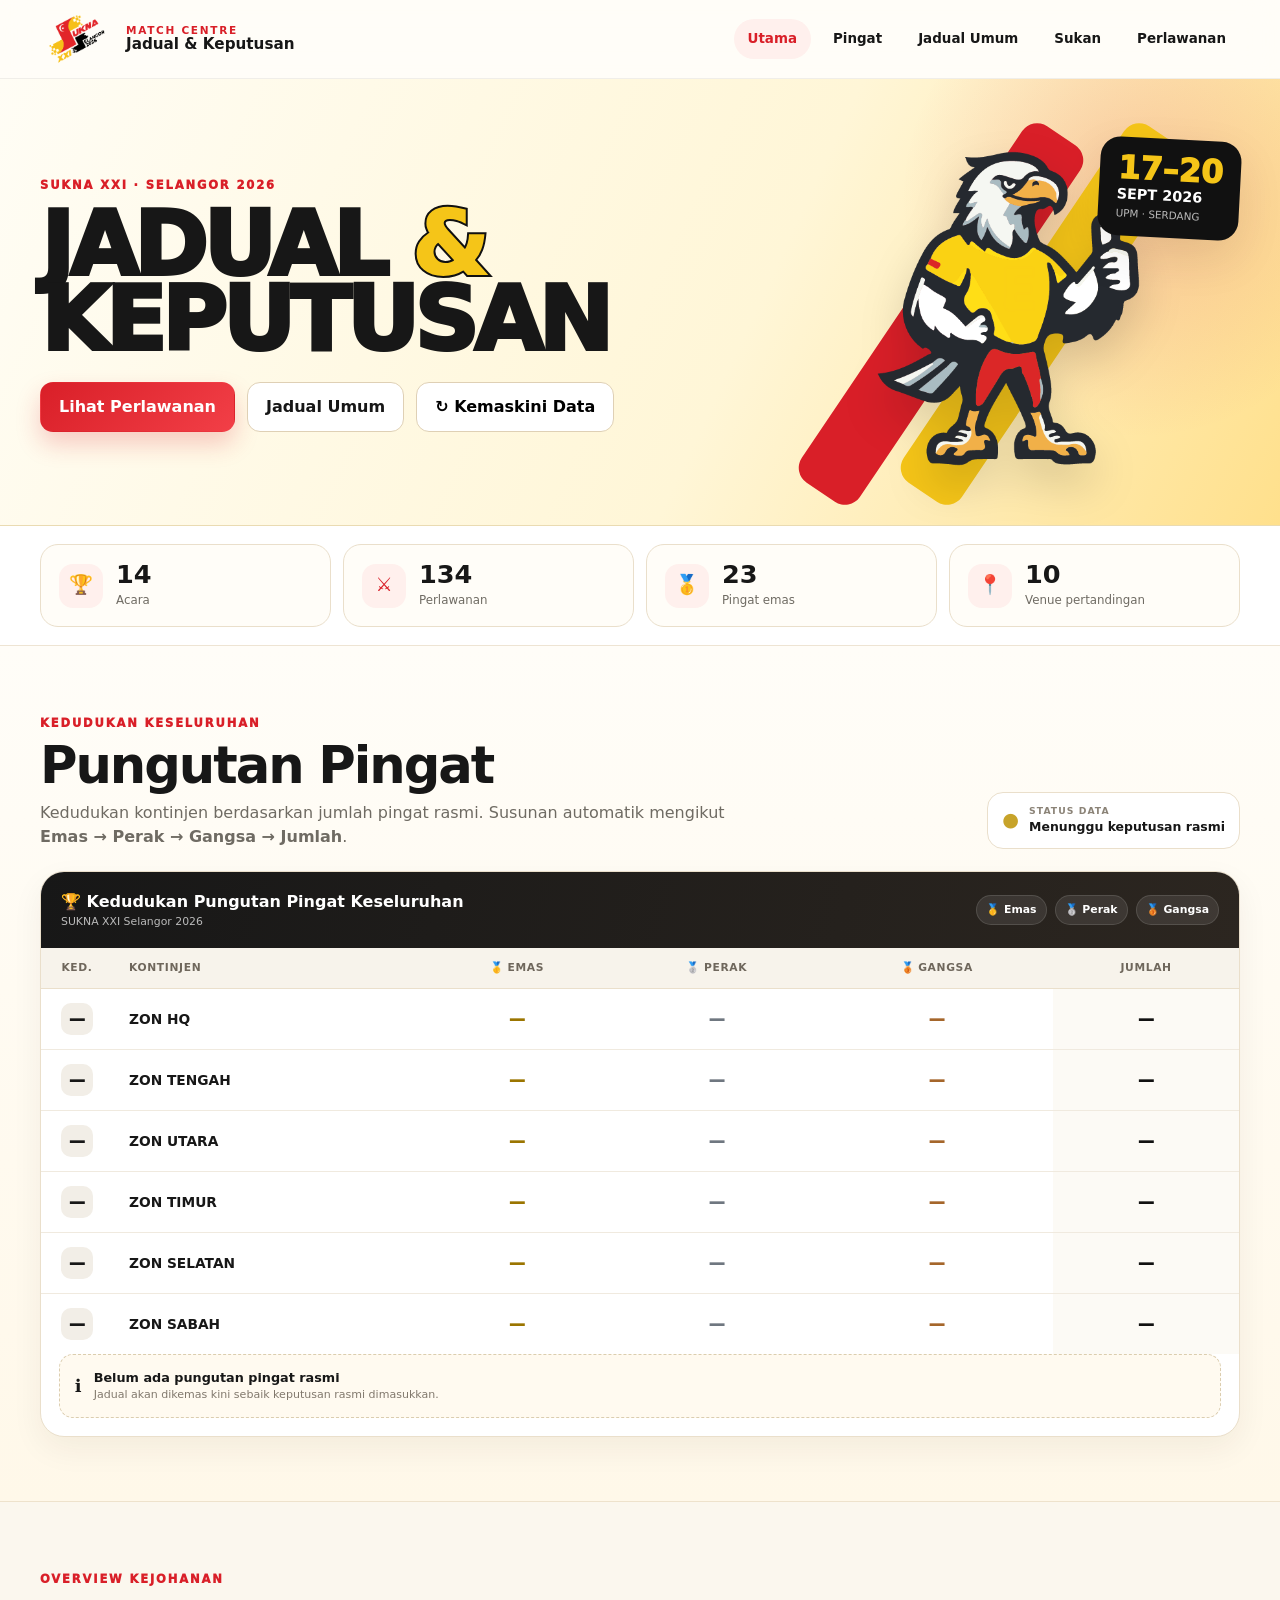
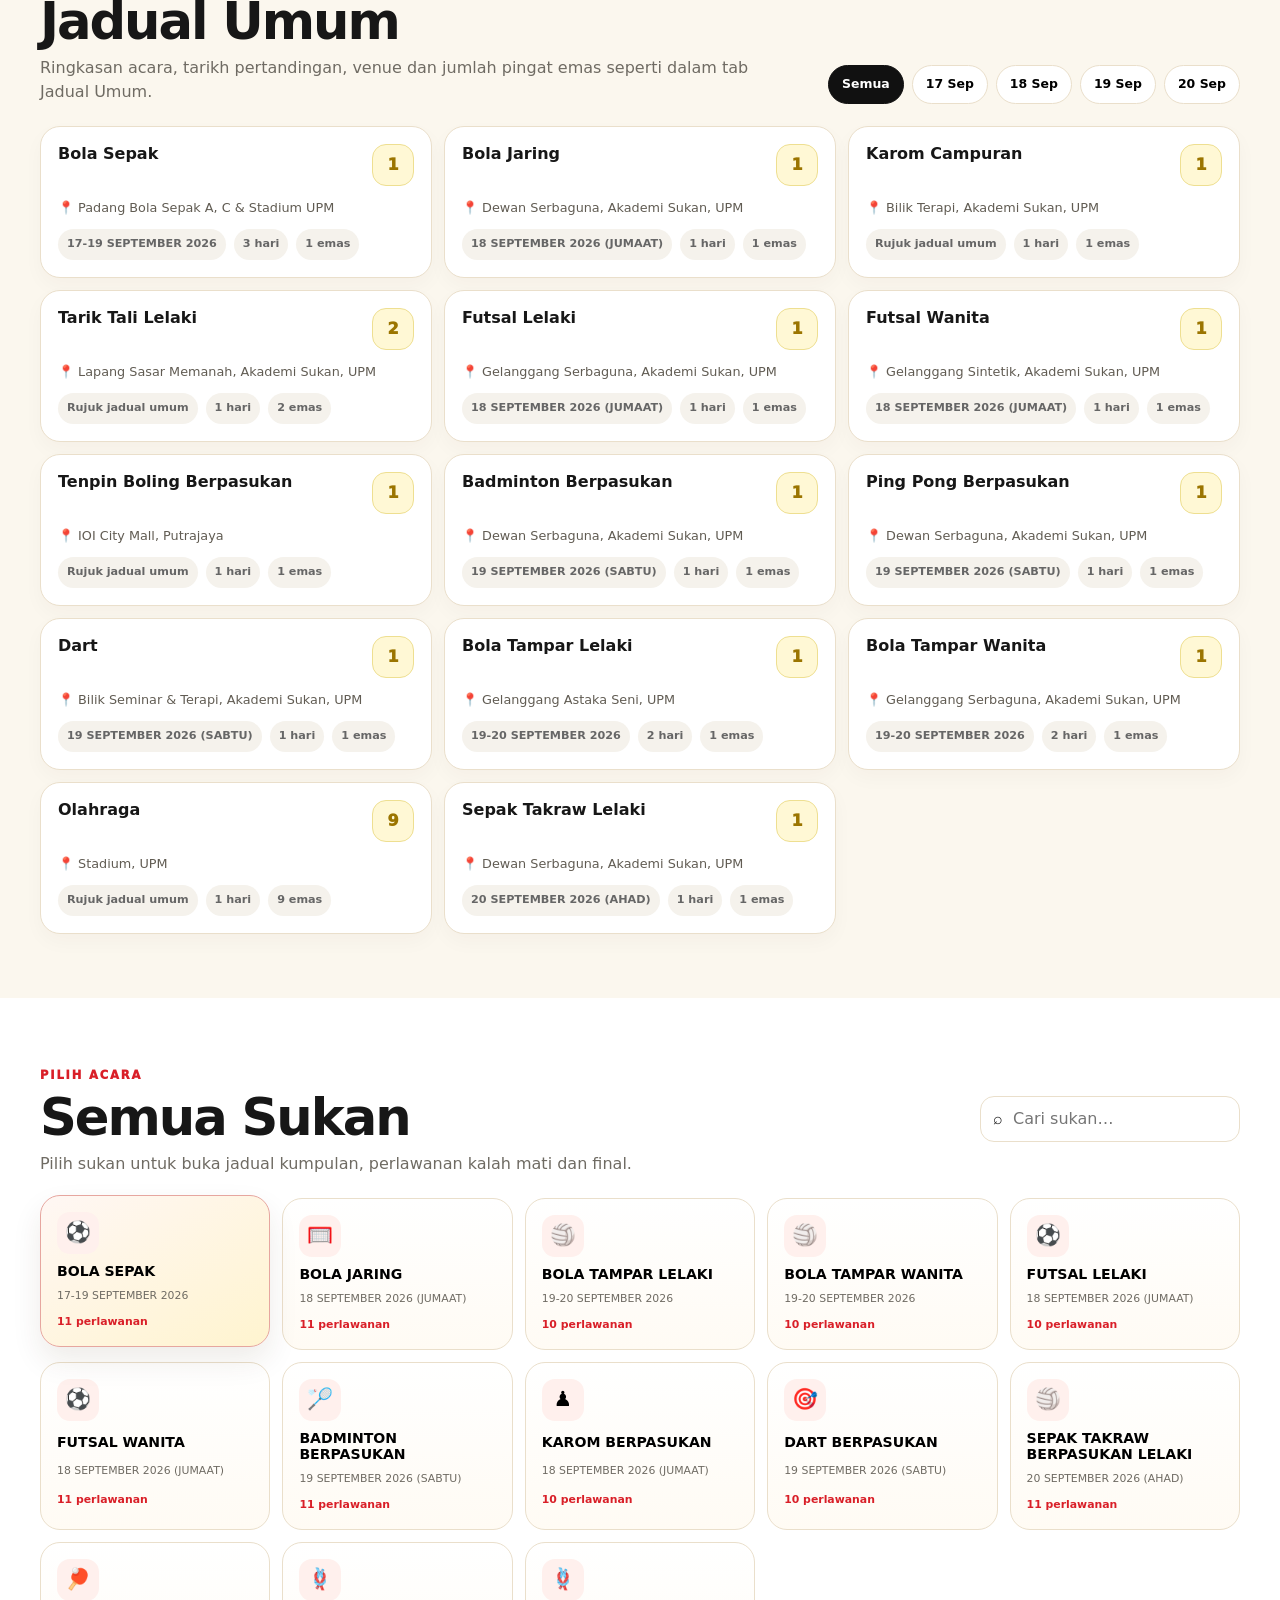
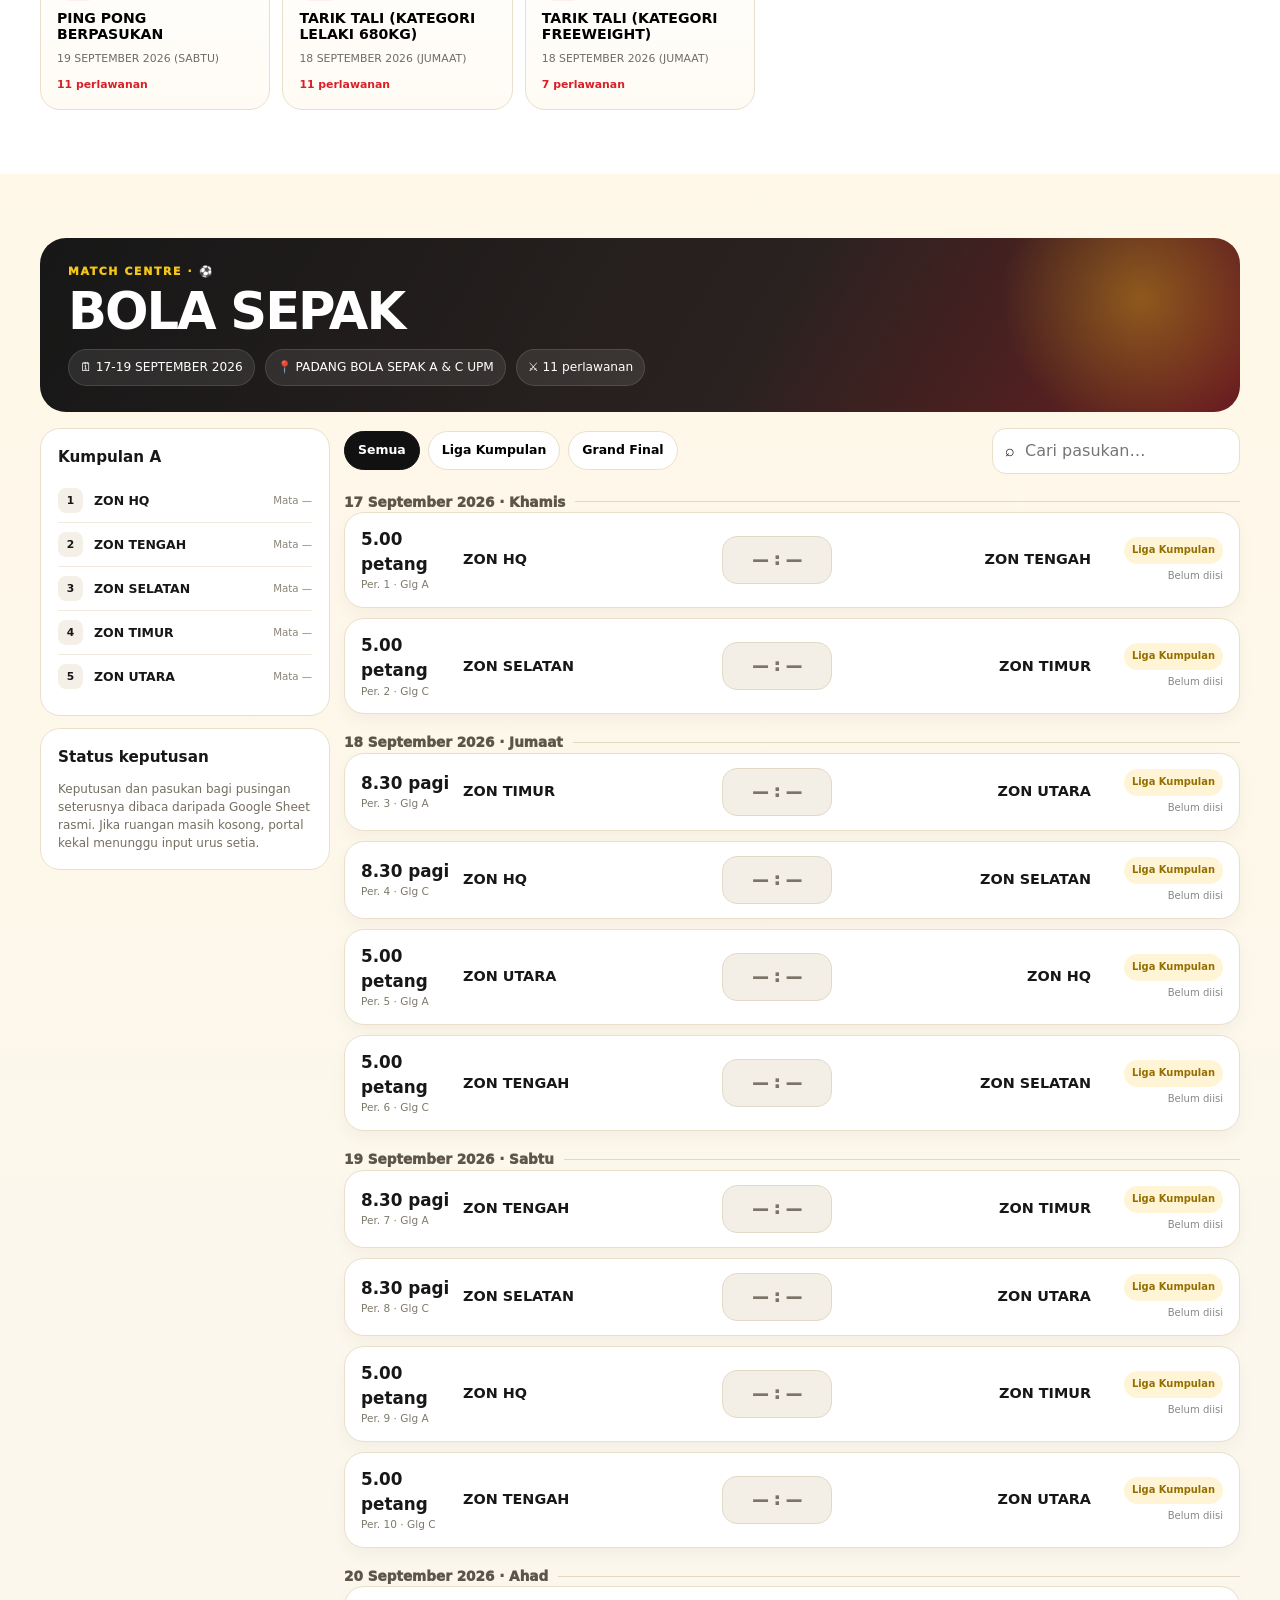
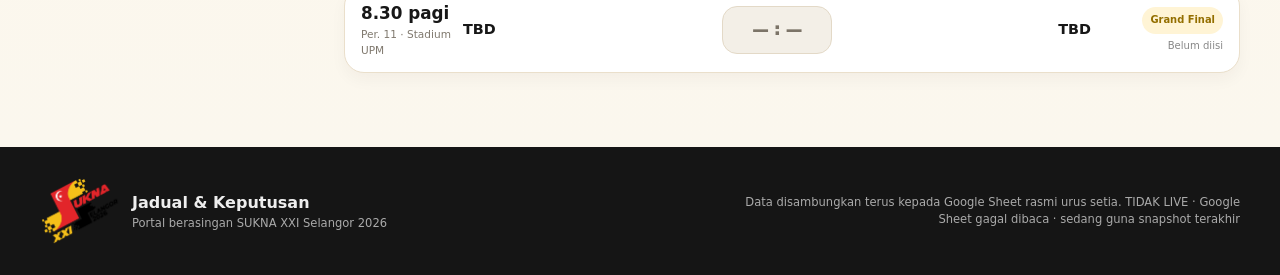
==== commit 8e5a196e: "Add files via upload" ====
--- a/index.html
+++ b/index.html
@@ -7,7 +7,7 @@
   <title>SUKNA XXI | Jadual & Keputusan</title>
   <meta name="description" content="Match Centre SUKNA XXI Selangor 2026 — jadual perlawanan dan keputusan berdasarkan jadual rasmi kejohanan.">
   <link rel="icon" href="assets/mascot.webp" type="image/webp">
-  <link rel="stylesheet" href="css/style.css?v=4">
+  <link rel="stylesheet" href="css/style.css?v=5">
 </head>
 <body>
   <header class="topbar">
@@ -145,8 +145,8 @@
     </div>
   </footer>
 
-  <script src="js/data.js?v=4"></script>
-  <script src="js/app.js?v=4"></script>
-  <script src="js/live-data.js?v=4"></script>
+  <script src="js/data.js?v=5"></script>
+  <script src="js/app.js?v=5"></script>
+  <script src="js/live-data.js?v=5"></script>
 </body>
 </html>
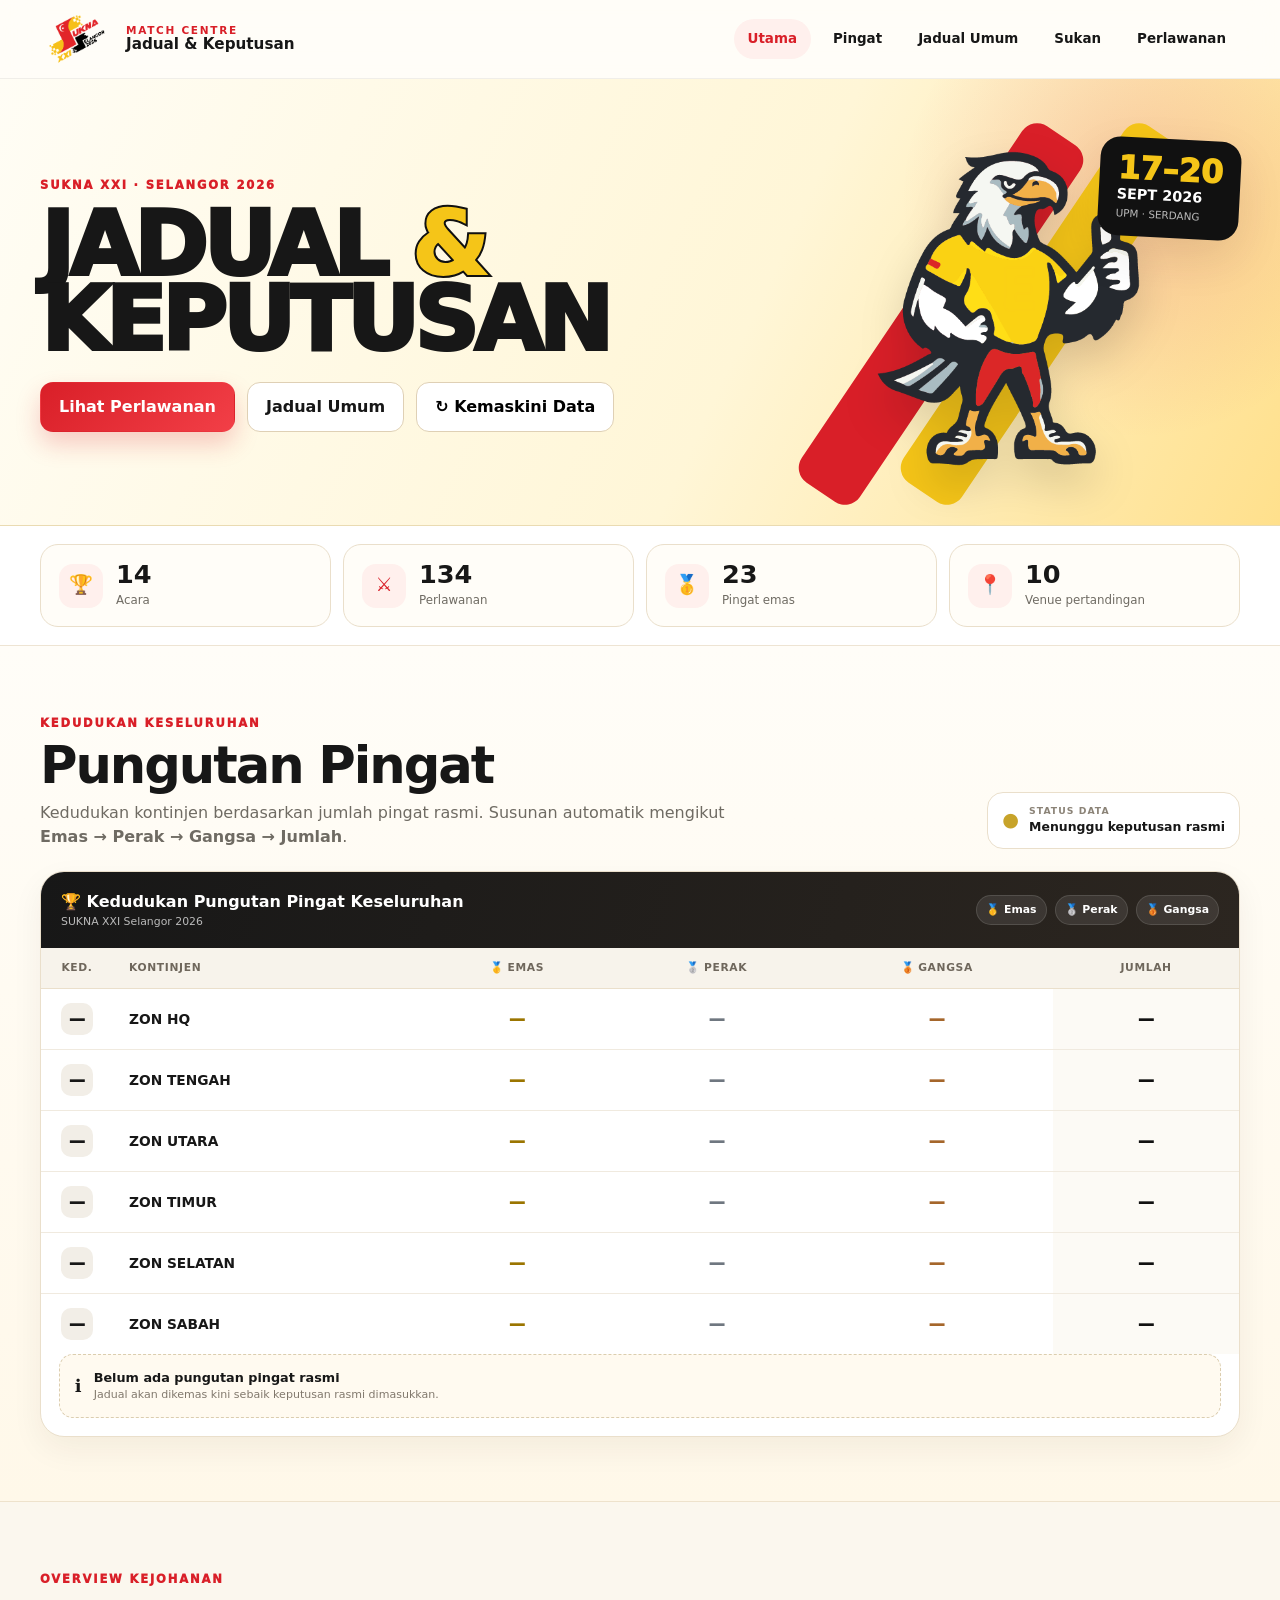
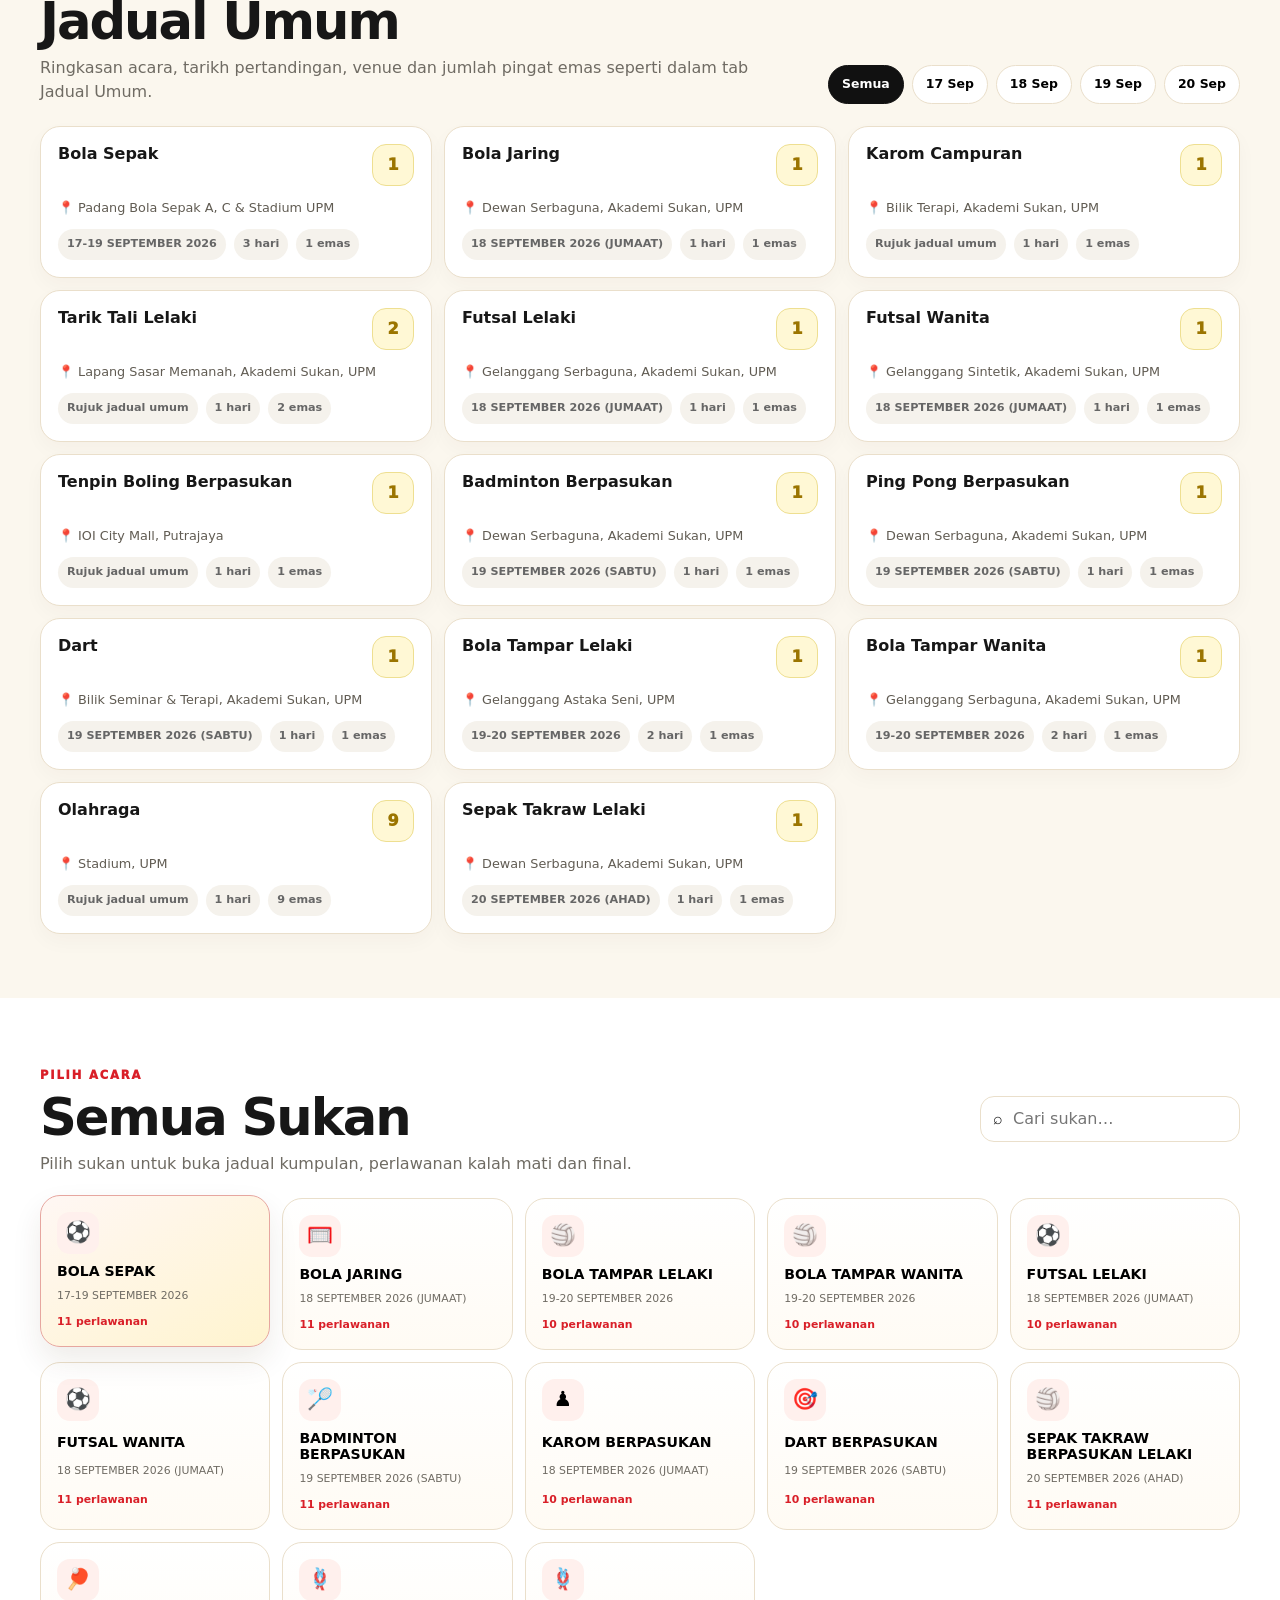
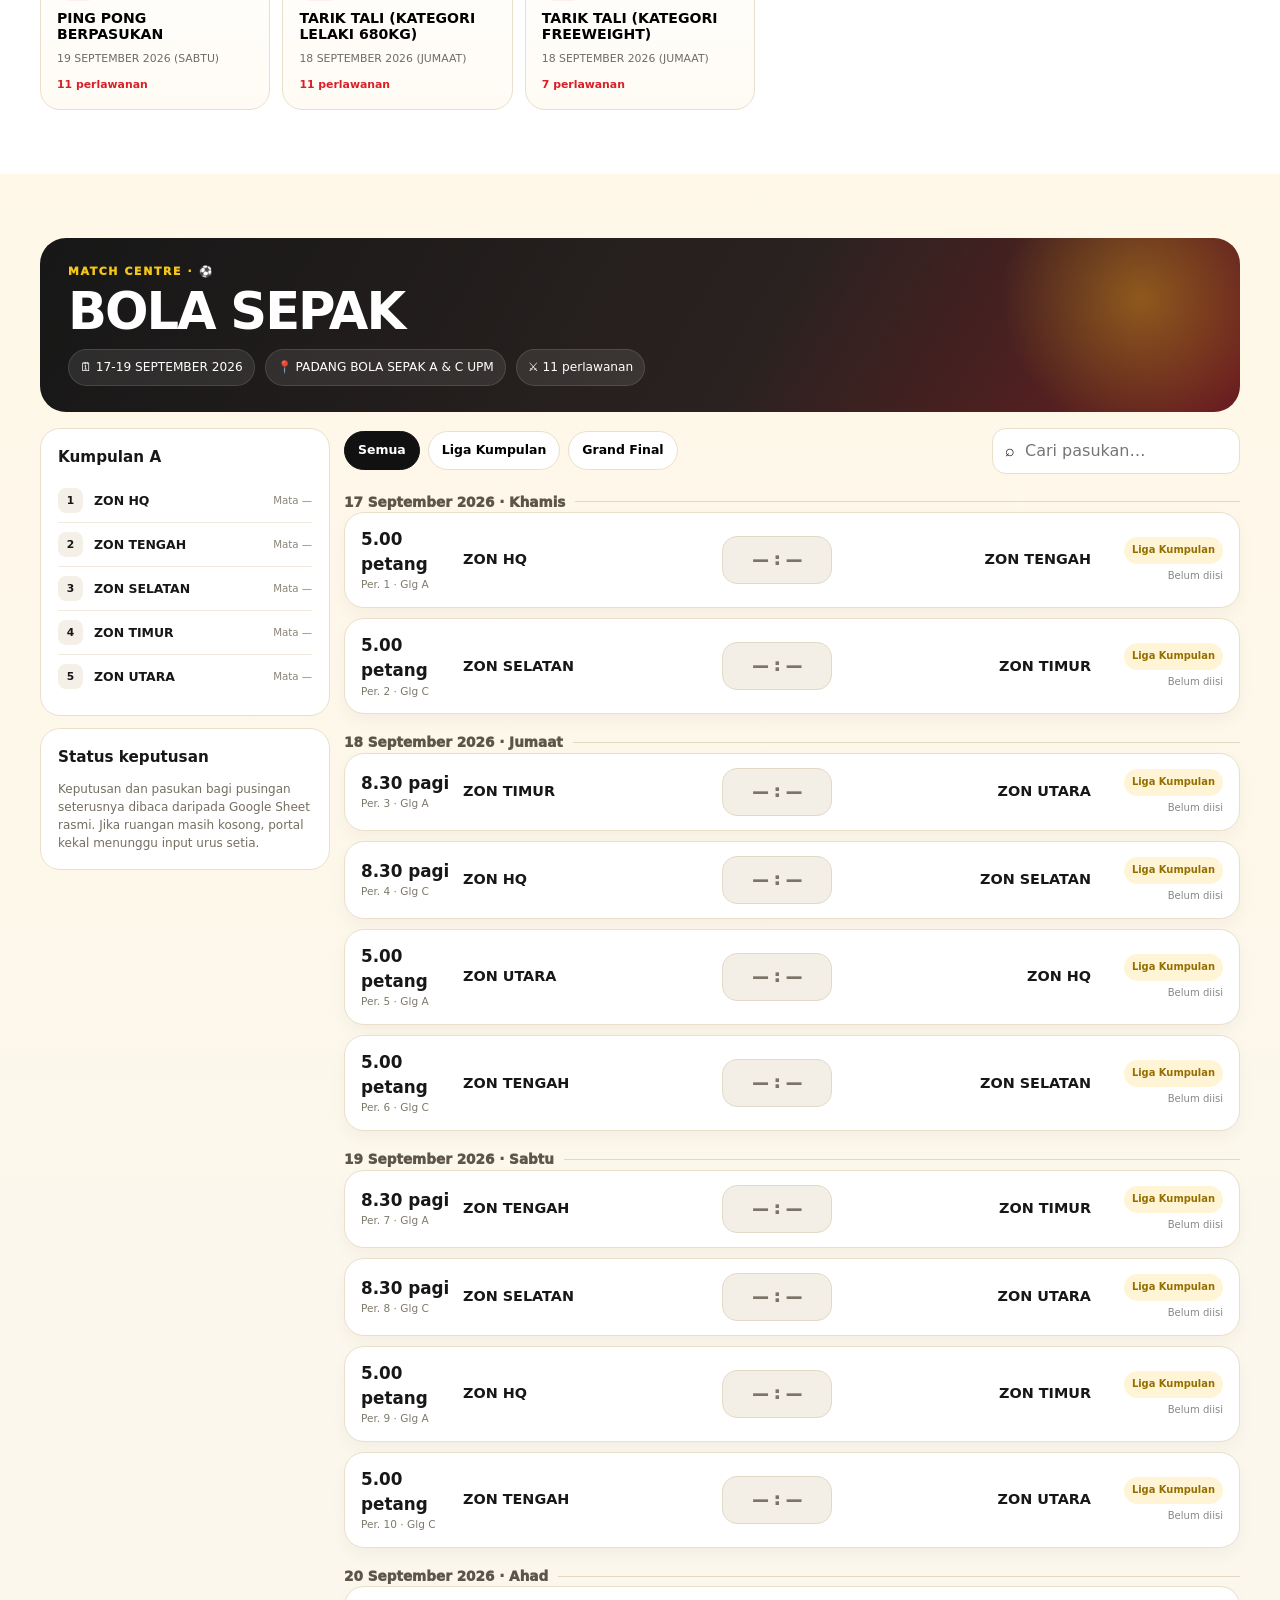
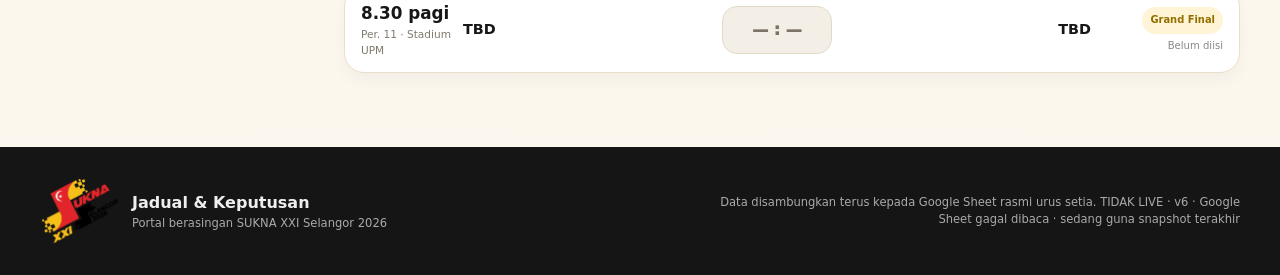
==== commit 9d5847e0: "Add files via upload" ====
--- a/index.html
+++ b/index.html
@@ -4,10 +4,13 @@
   <meta charset="utf-8">
   <meta name="viewport" content="width=device-width,initial-scale=1,viewport-fit=cover">
   <meta name="theme-color" content="#c91922">
+  <meta http-equiv="Cache-Control" content="no-cache, no-store, must-revalidate">
+  <meta http-equiv="Pragma" content="no-cache">
+  <meta http-equiv="Expires" content="0">
   <title>SUKNA XXI | Jadual & Keputusan</title>
   <meta name="description" content="Match Centre SUKNA XXI Selangor 2026 — jadual perlawanan dan keputusan berdasarkan jadual rasmi kejohanan.">
   <link rel="icon" href="assets/mascot.webp" type="image/webp">
-  <link rel="stylesheet" href="css/style.css?v=5">
+  <link rel="stylesheet" href="css/style.css?v=20260915-v6">
 </head>
 <body>
   <header class="topbar">
@@ -145,8 +148,8 @@
     </div>
   </footer>
 
-  <script src="js/data.js?v=5"></script>
-  <script src="js/app.js?v=5"></script>
-  <script src="js/live-data.js?v=5"></script>
+  <script src="js/data.js?v=20260915-v6"></script>
+  <script src="js/app.js?v=20260915-v6"></script>
+  <script src="js/live-data.js?v=20260915-v6"></script>
 </body>
 </html>
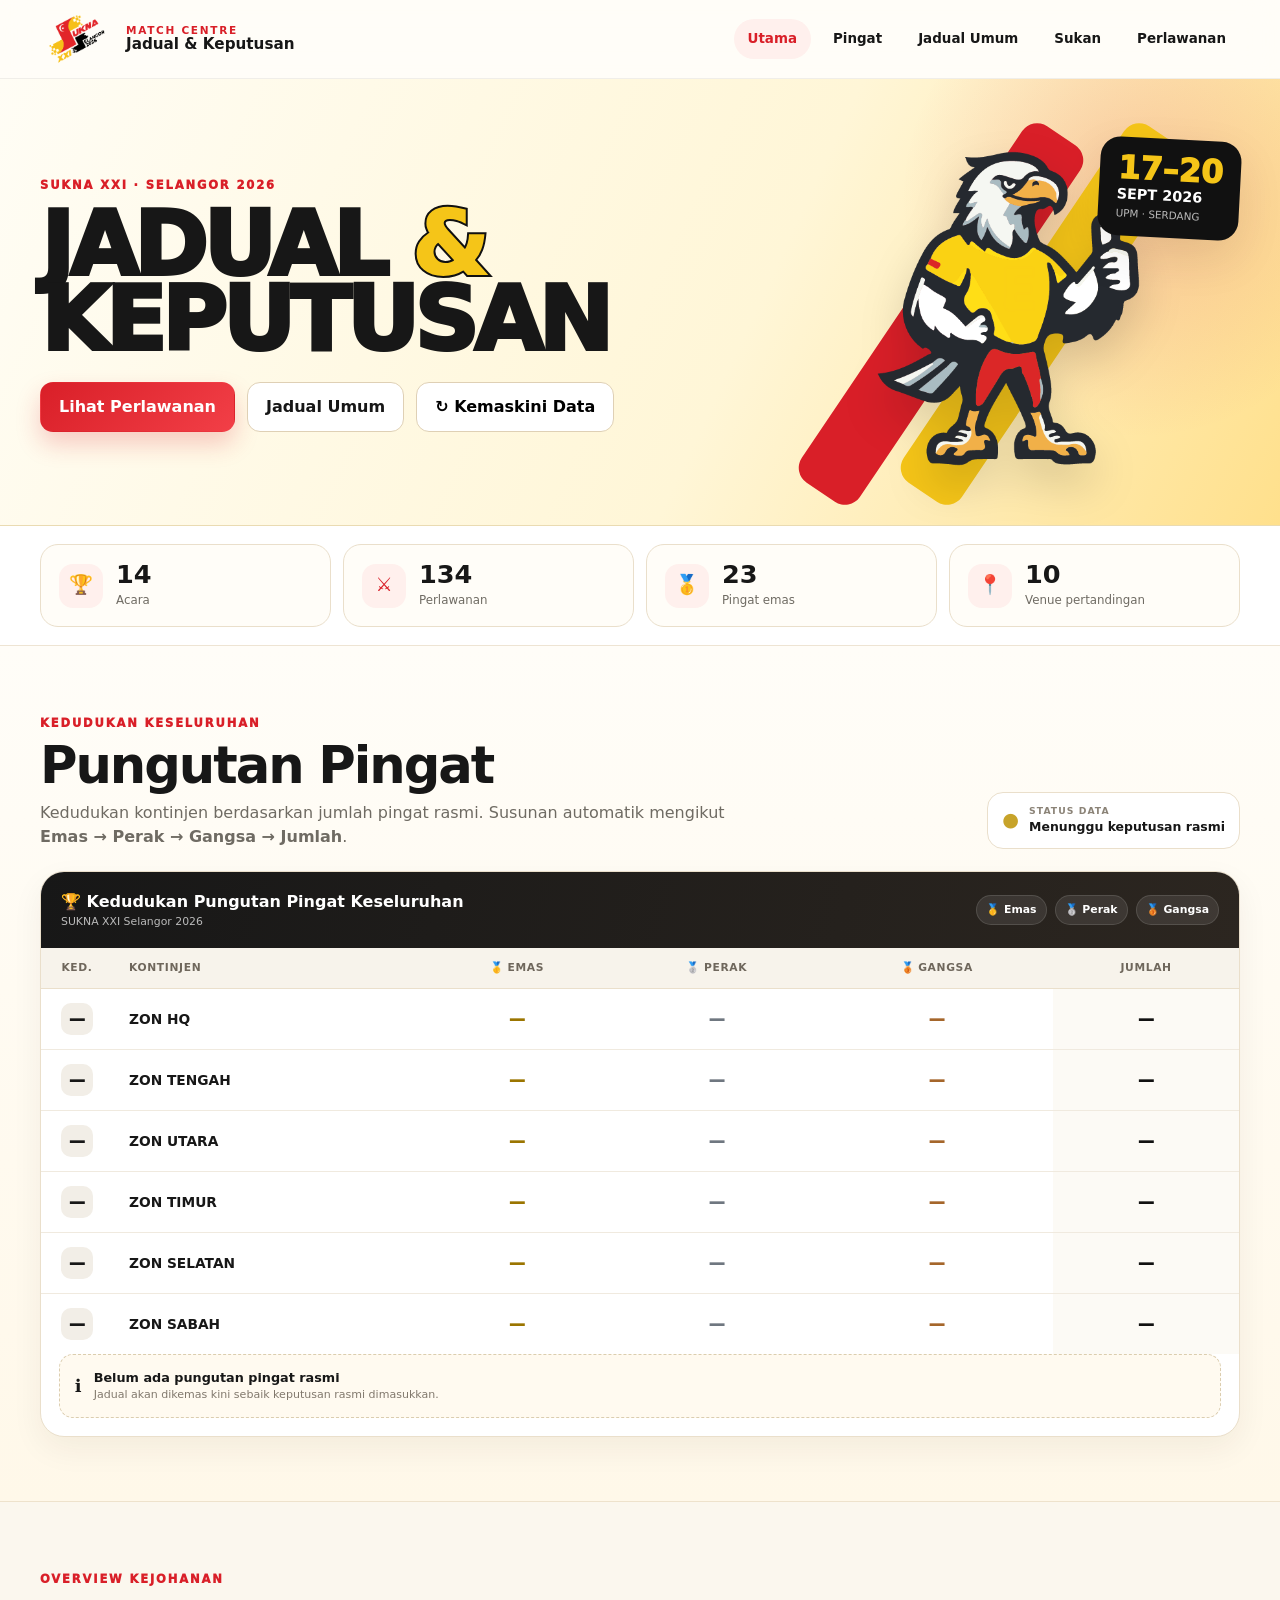
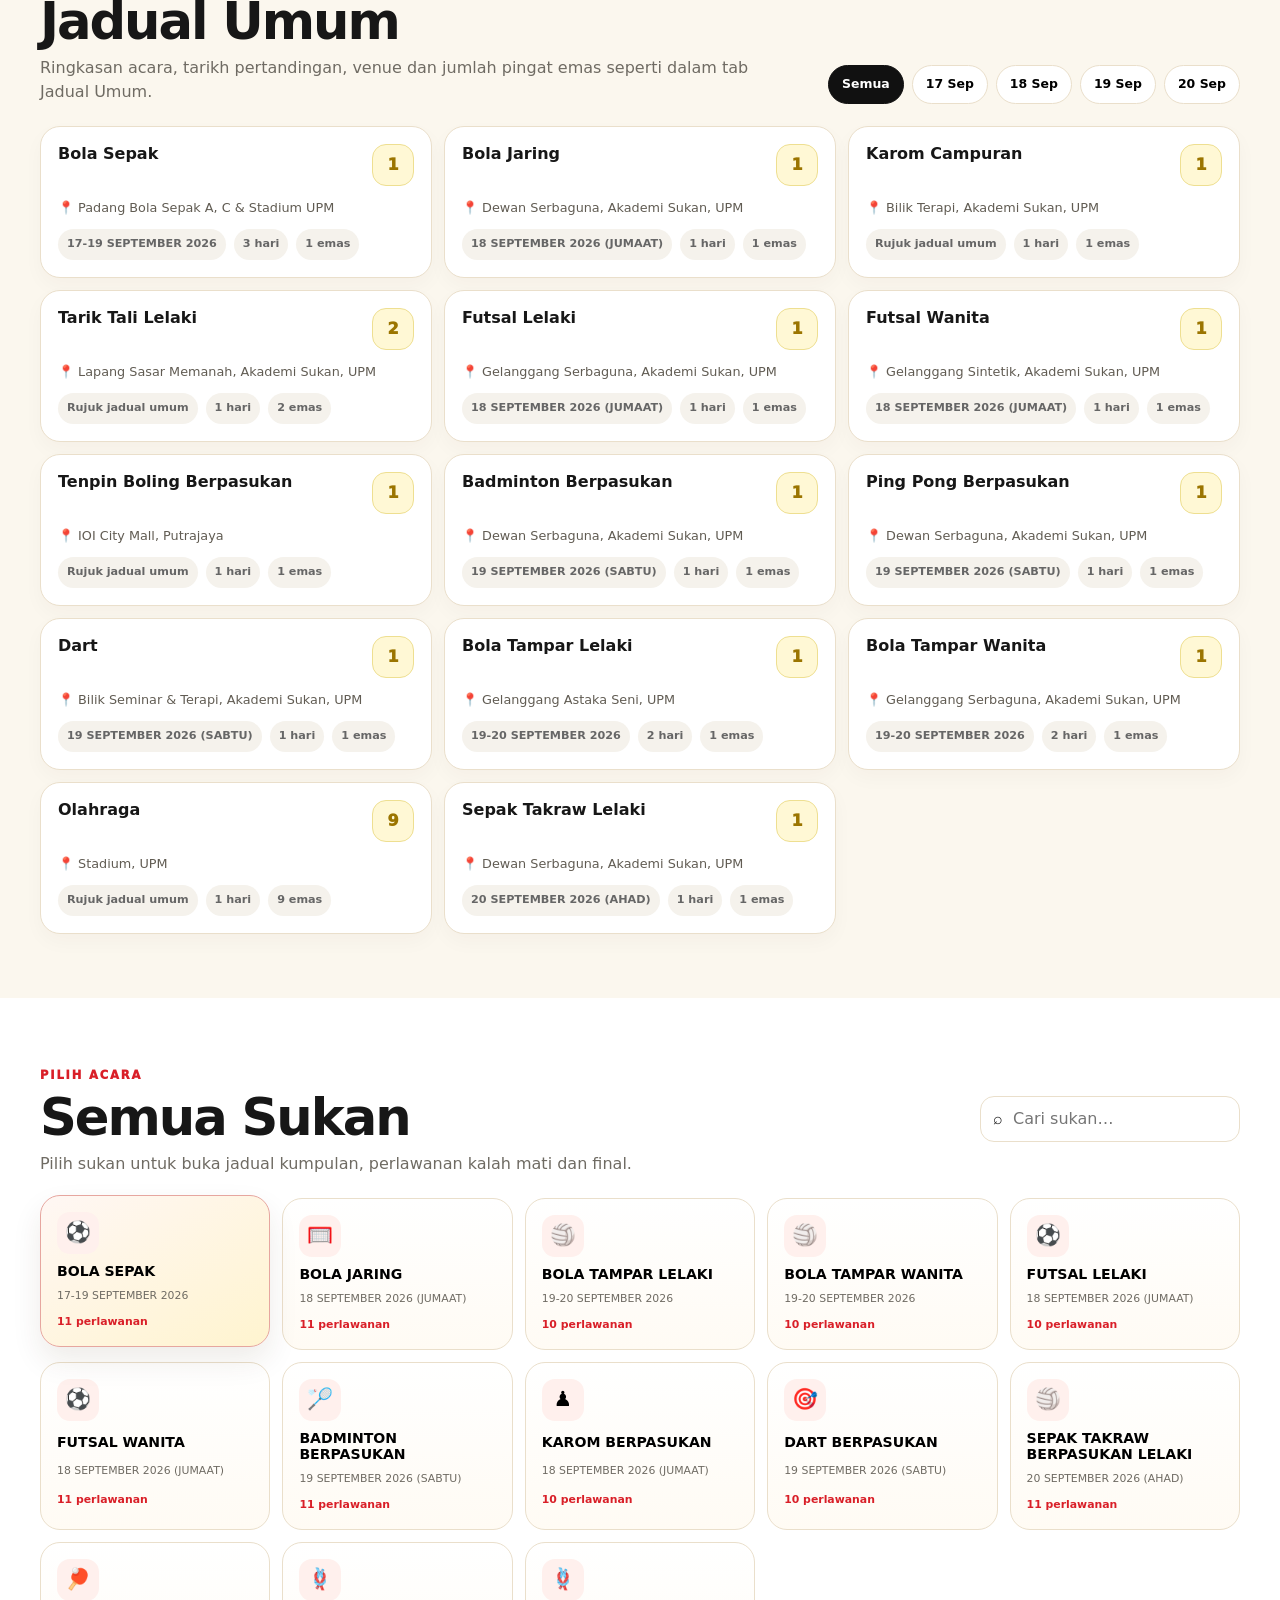
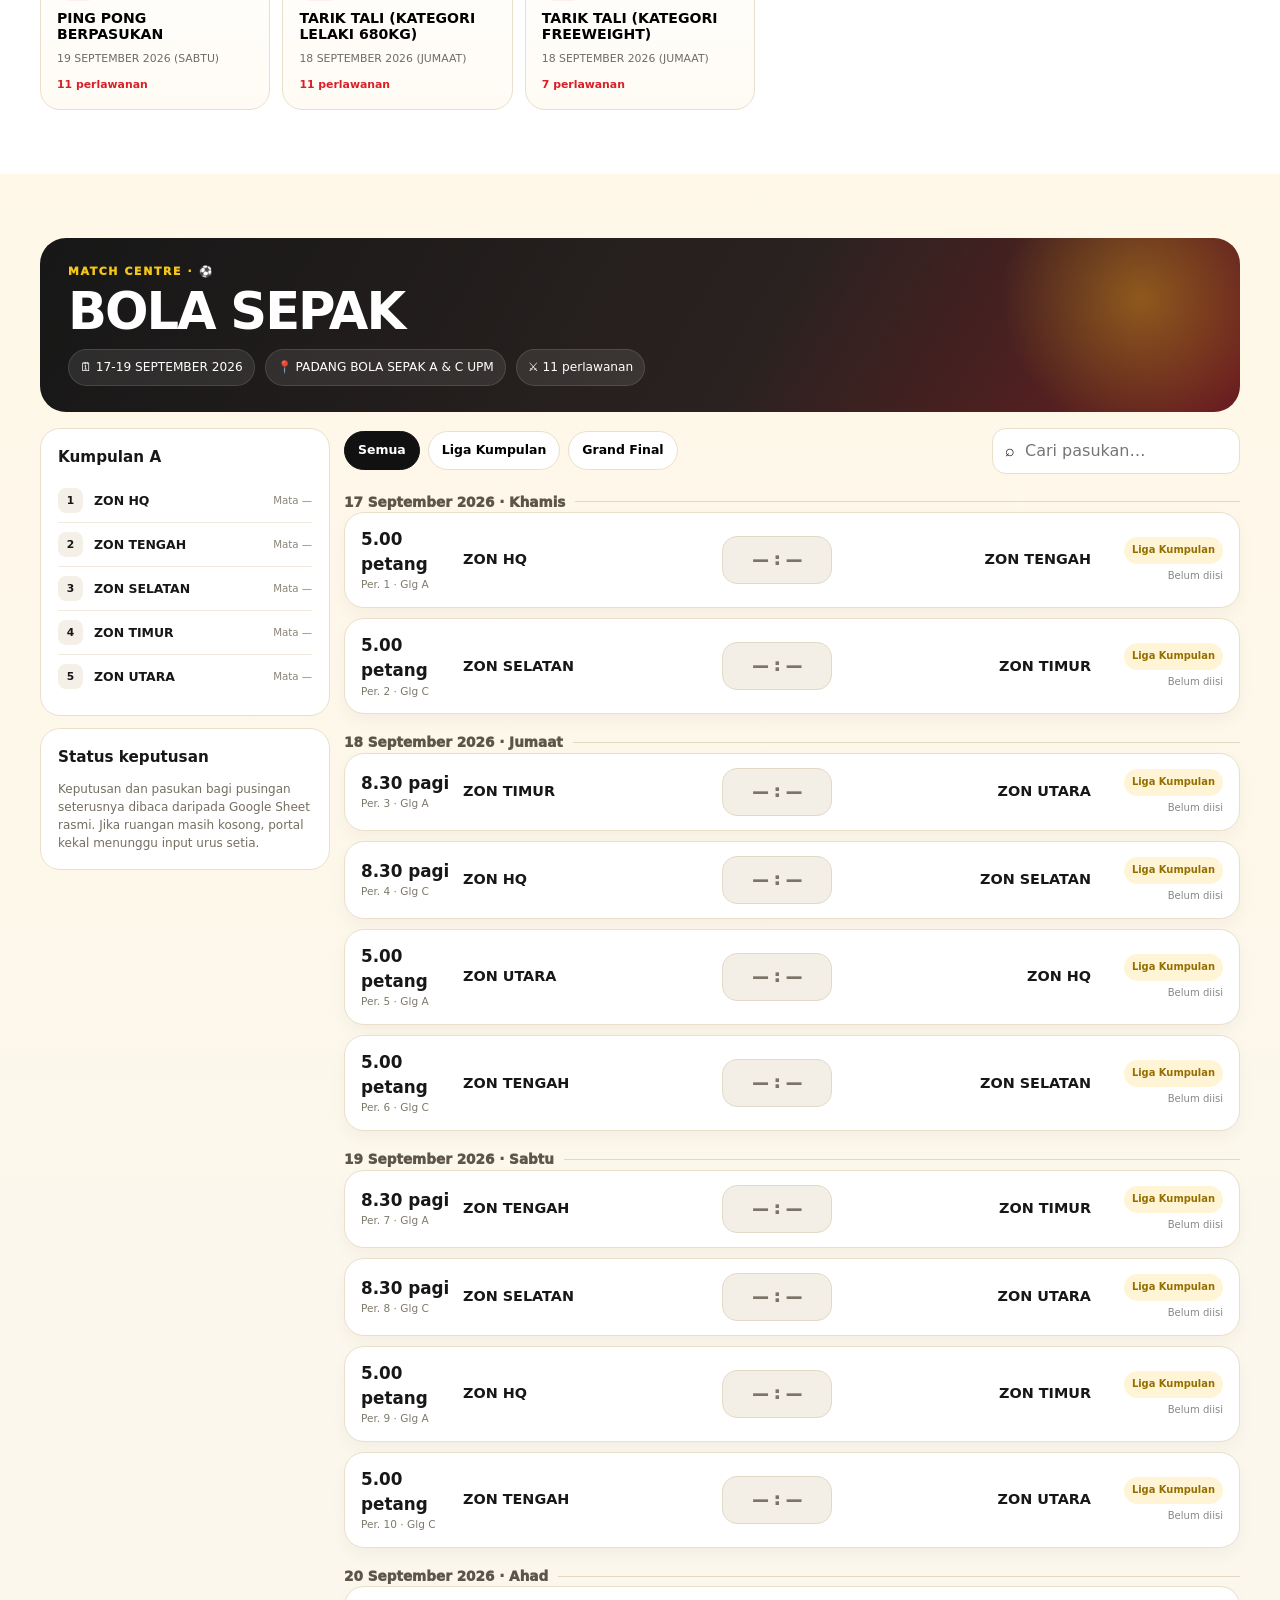
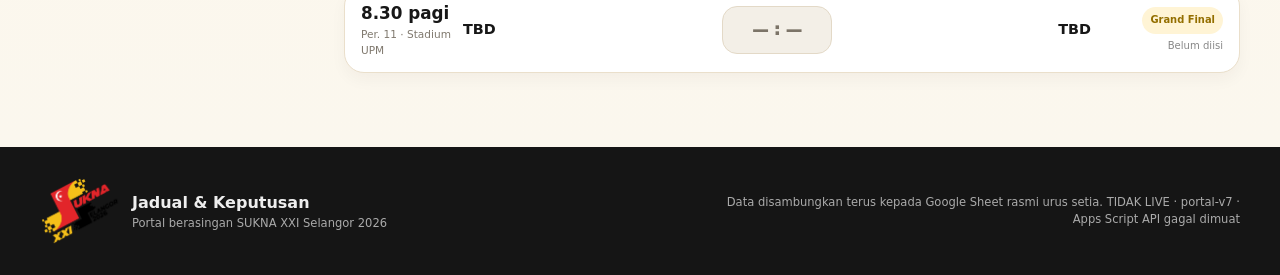
==== commit cbb56a02: "Add files via upload" ====
--- a/index.html
+++ b/index.html
@@ -10,7 +10,7 @@
   <title>SUKNA XXI | Jadual & Keputusan</title>
   <meta name="description" content="Match Centre SUKNA XXI Selangor 2026 — jadual perlawanan dan keputusan berdasarkan jadual rasmi kejohanan.">
   <link rel="icon" href="assets/mascot.webp" type="image/webp">
-  <link rel="stylesheet" href="css/style.css?v=20260915-v6">
+  <link rel="stylesheet" href="css/style.css?v=20260916-final1">
 </head>
 <body>
   <header class="topbar">
@@ -147,9 +147,9 @@
       <p>Data disambungkan terus kepada Google Sheet rasmi urus setia. <span id="liveFooterStatus">Sedang menyambung…</span></p>
     </div>
   </footer>
-
-  <script src="js/data.js?v=20260915-v6"></script>
-  <script src="js/app.js?v=20260915-v6"></script>
-  <script src="js/live-data.js?v=20260915-v6"></script>
+  <script src="js/live-config.js?v=20260916-final1"></script>
+  <script src="js/data.js?v=20260916-final1"></script>
+  <script src="js/app.js?v=20260916-final1"></script>
+  <script src="js/live-data.js?v=20260916-final1"></script>
 </body>
 </html>
